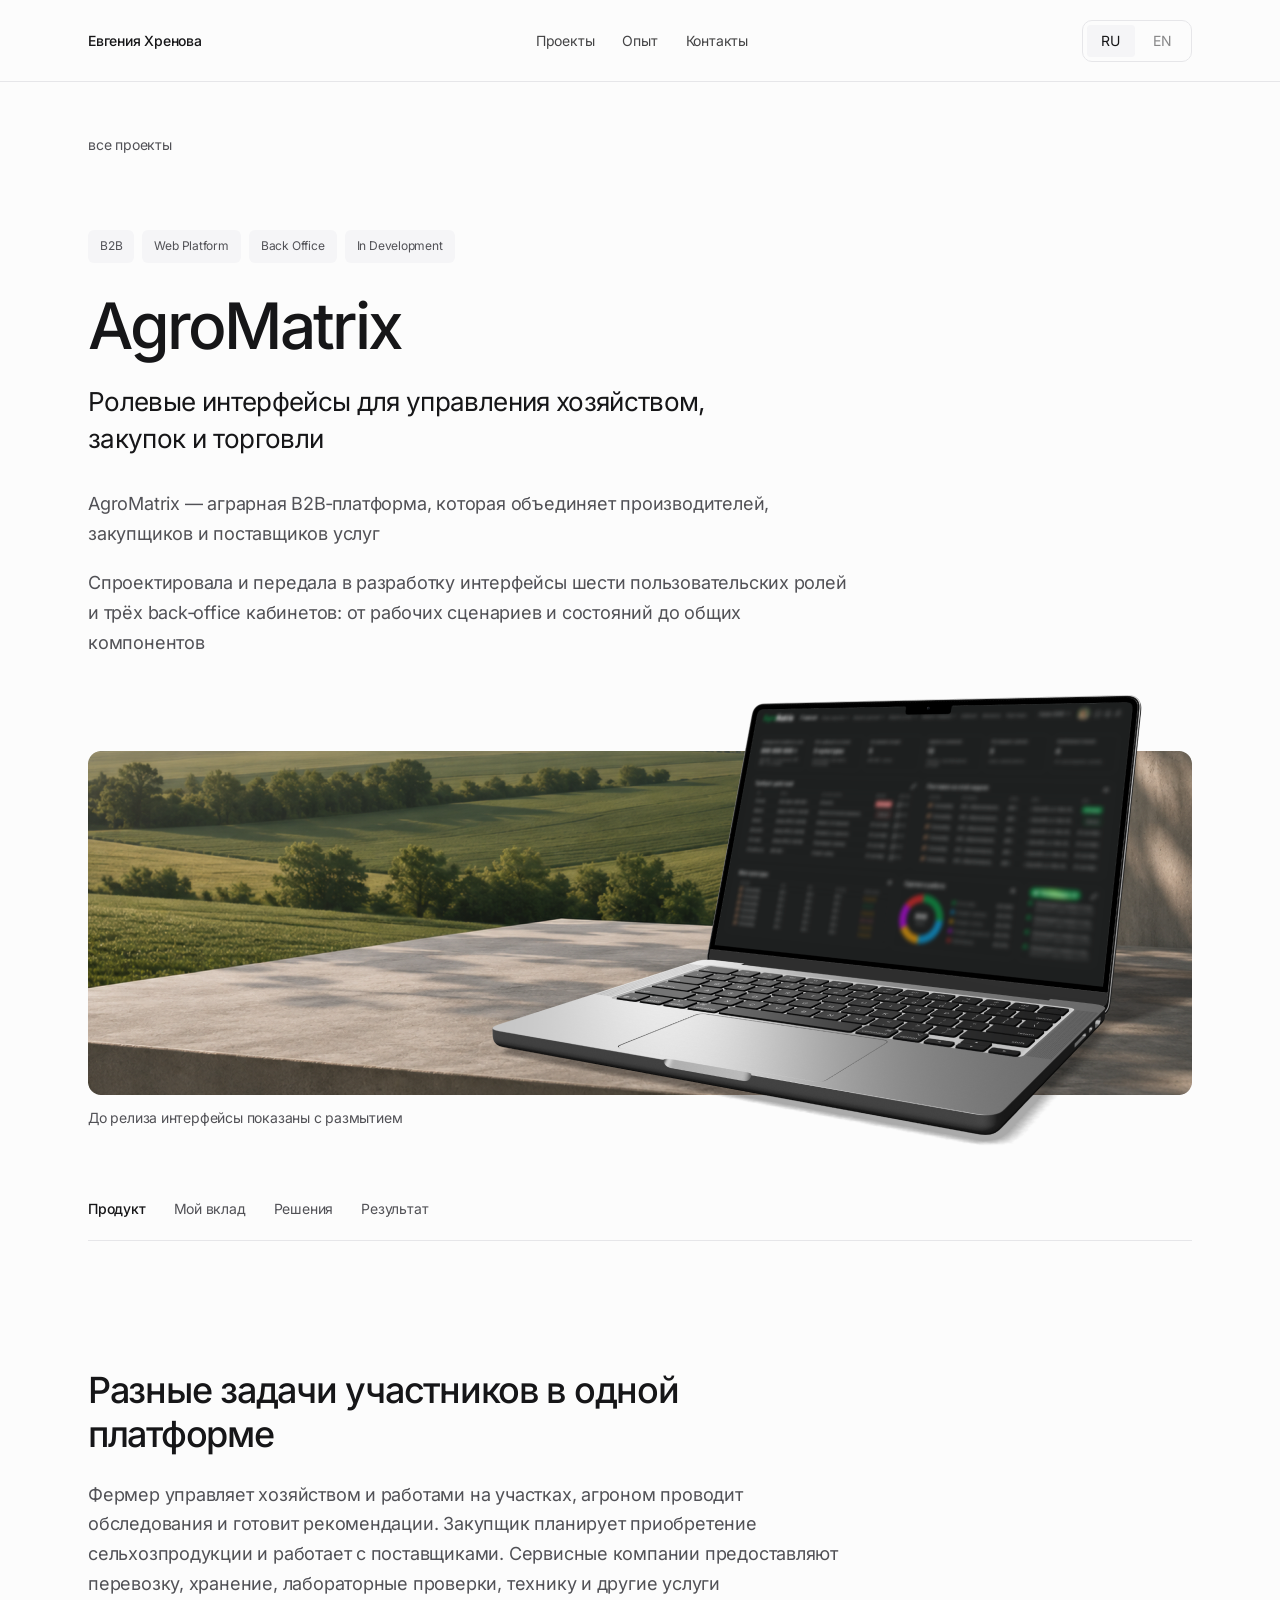
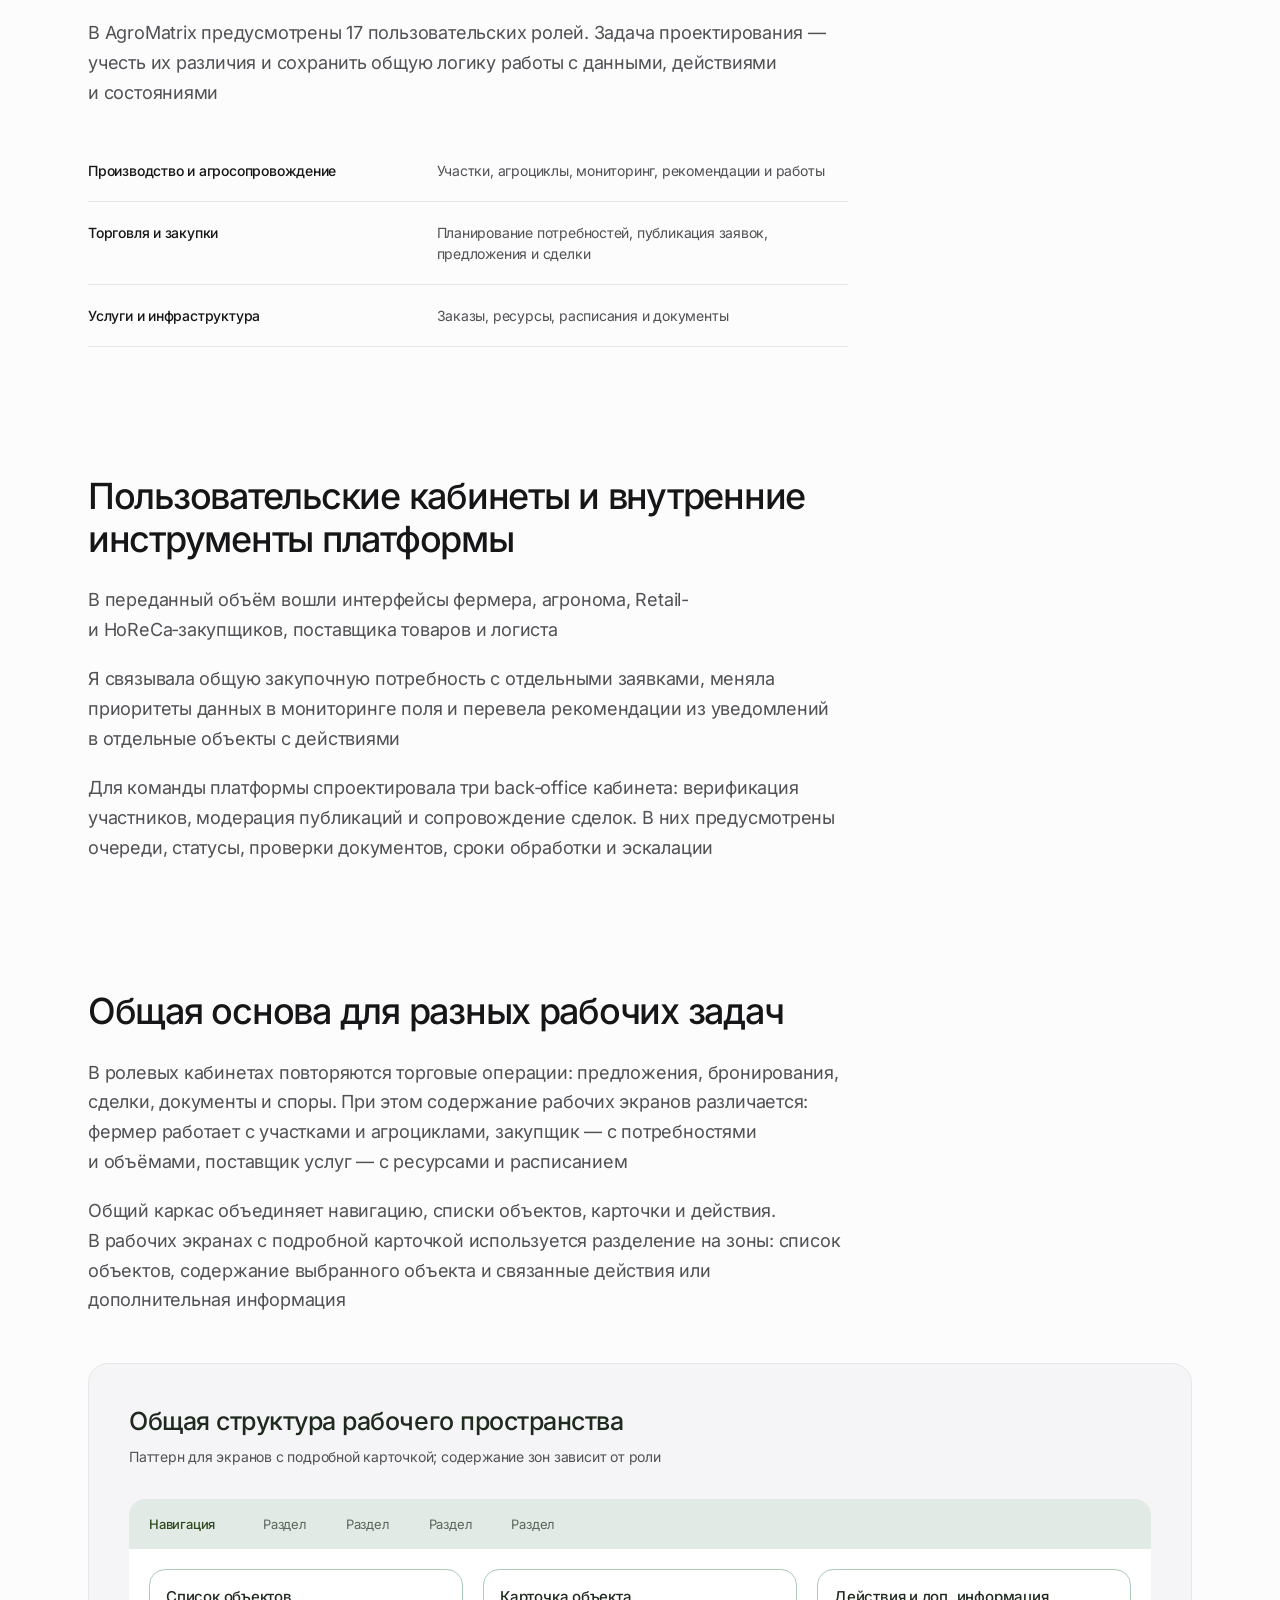
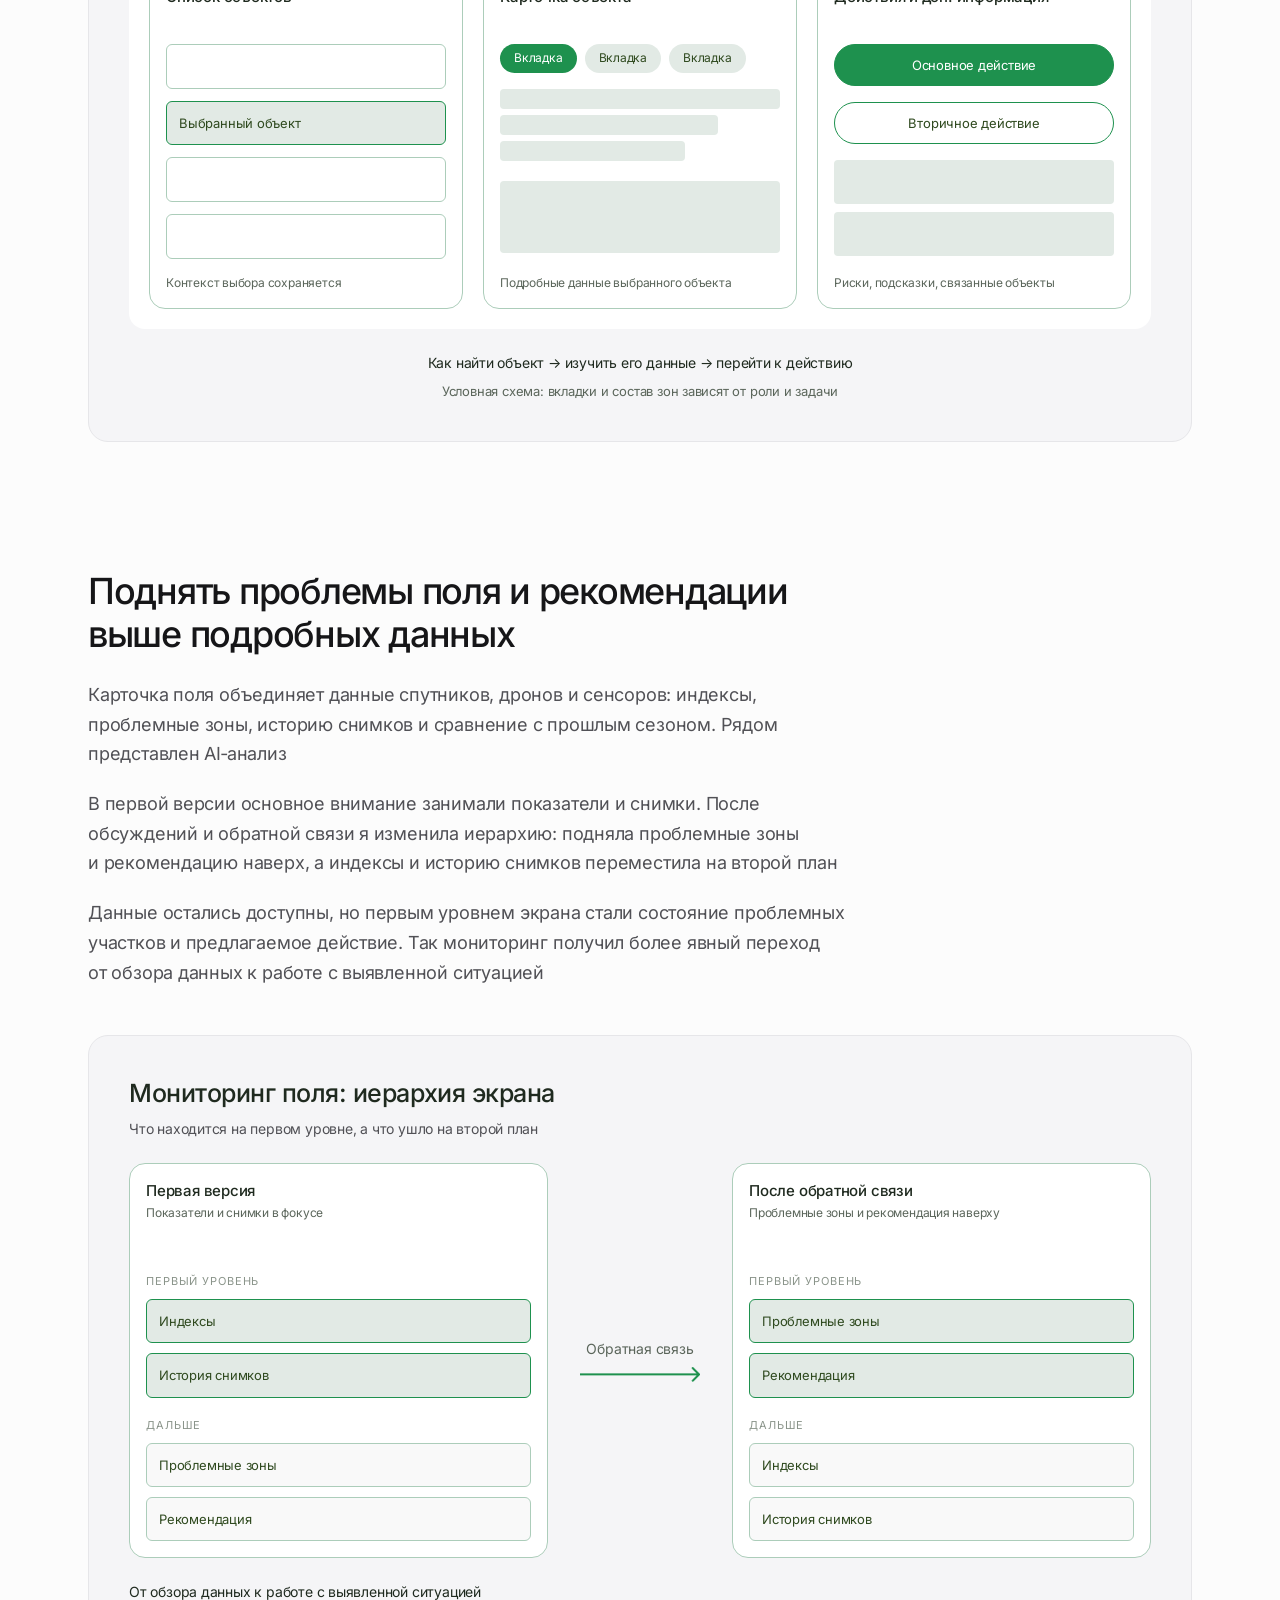
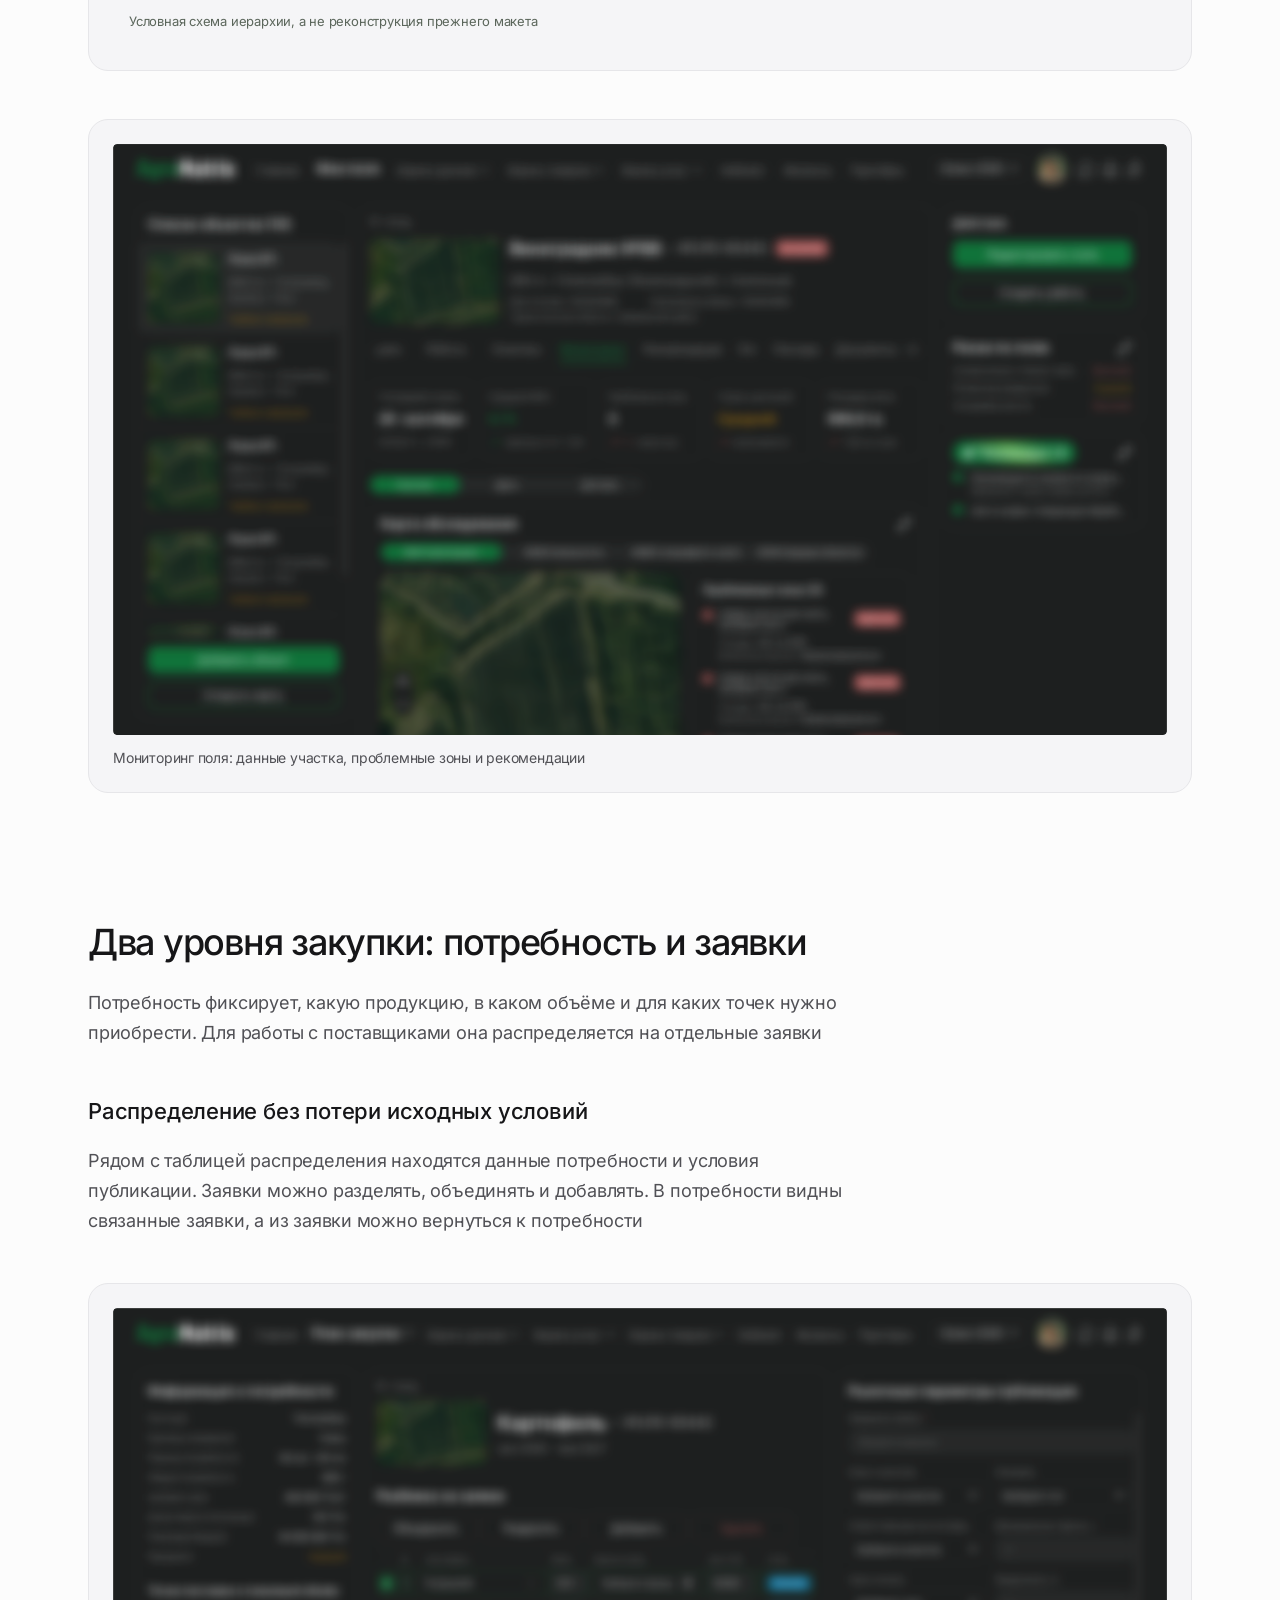
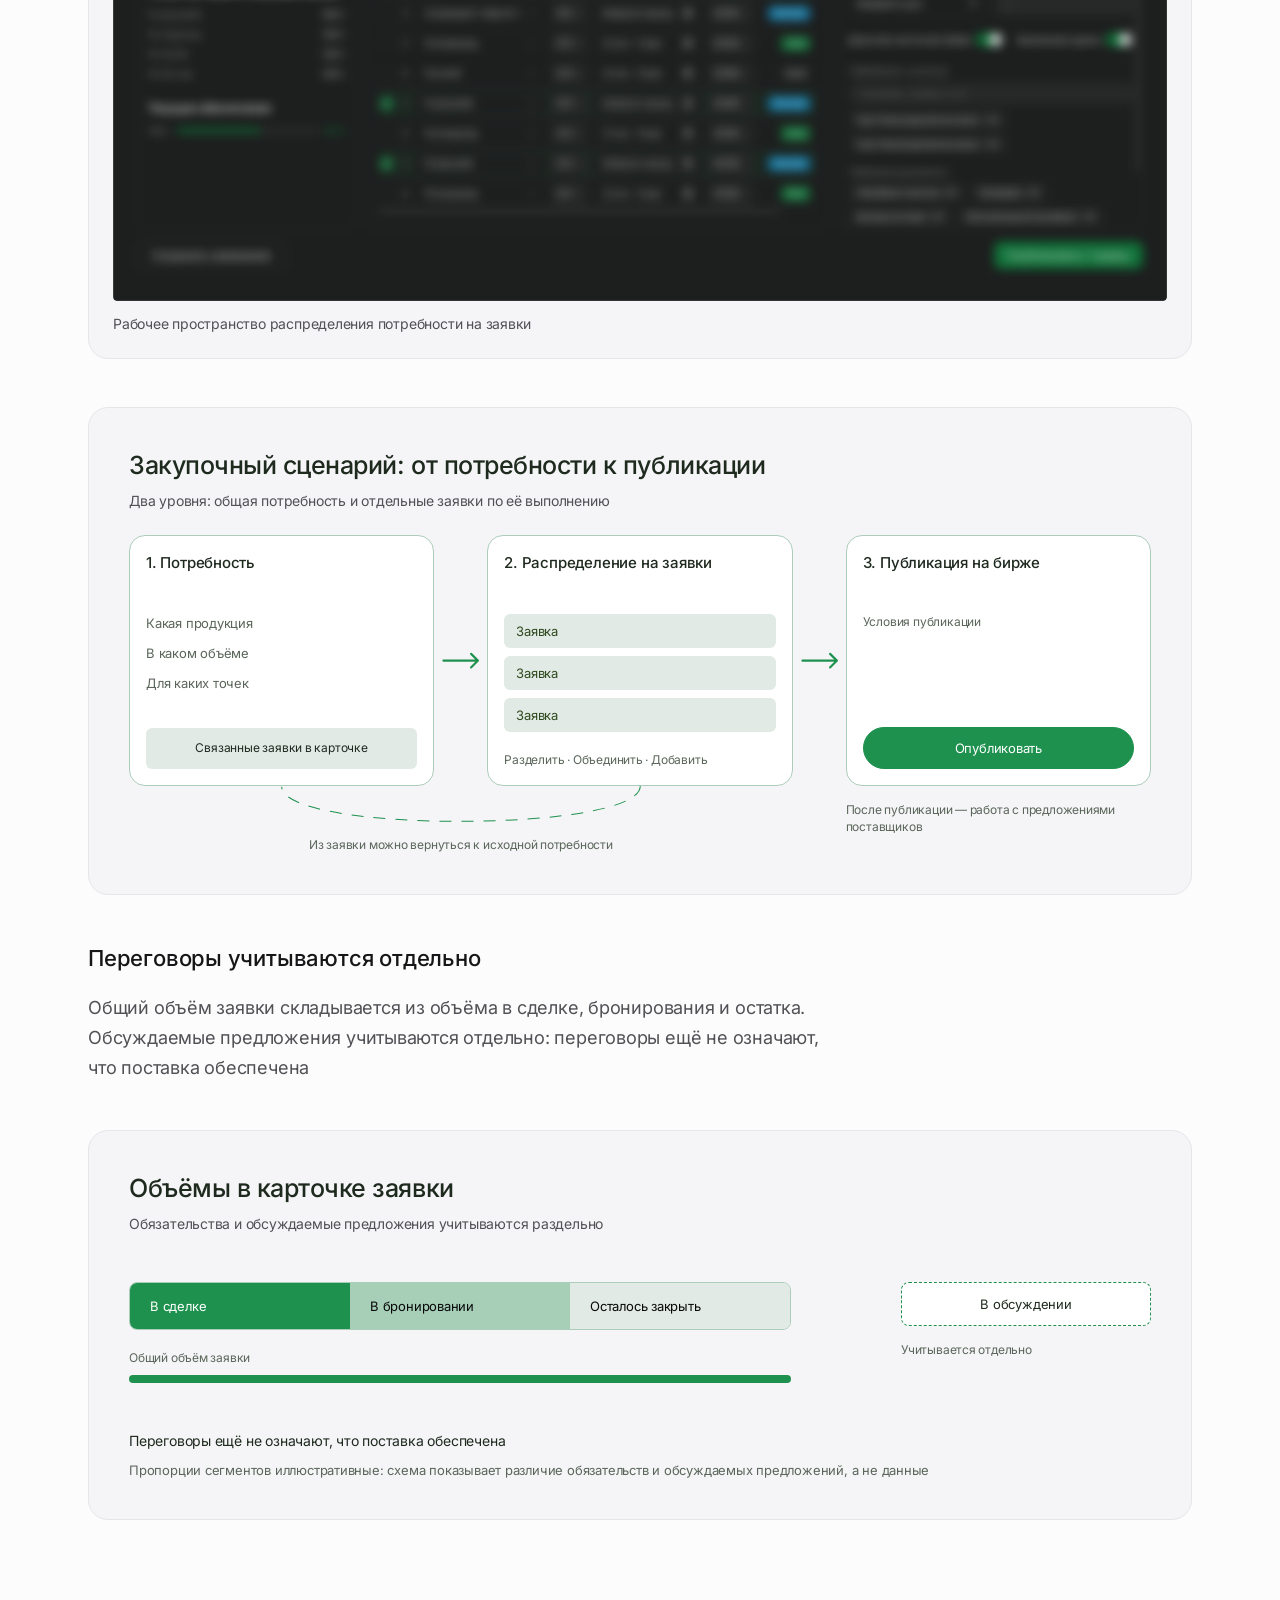
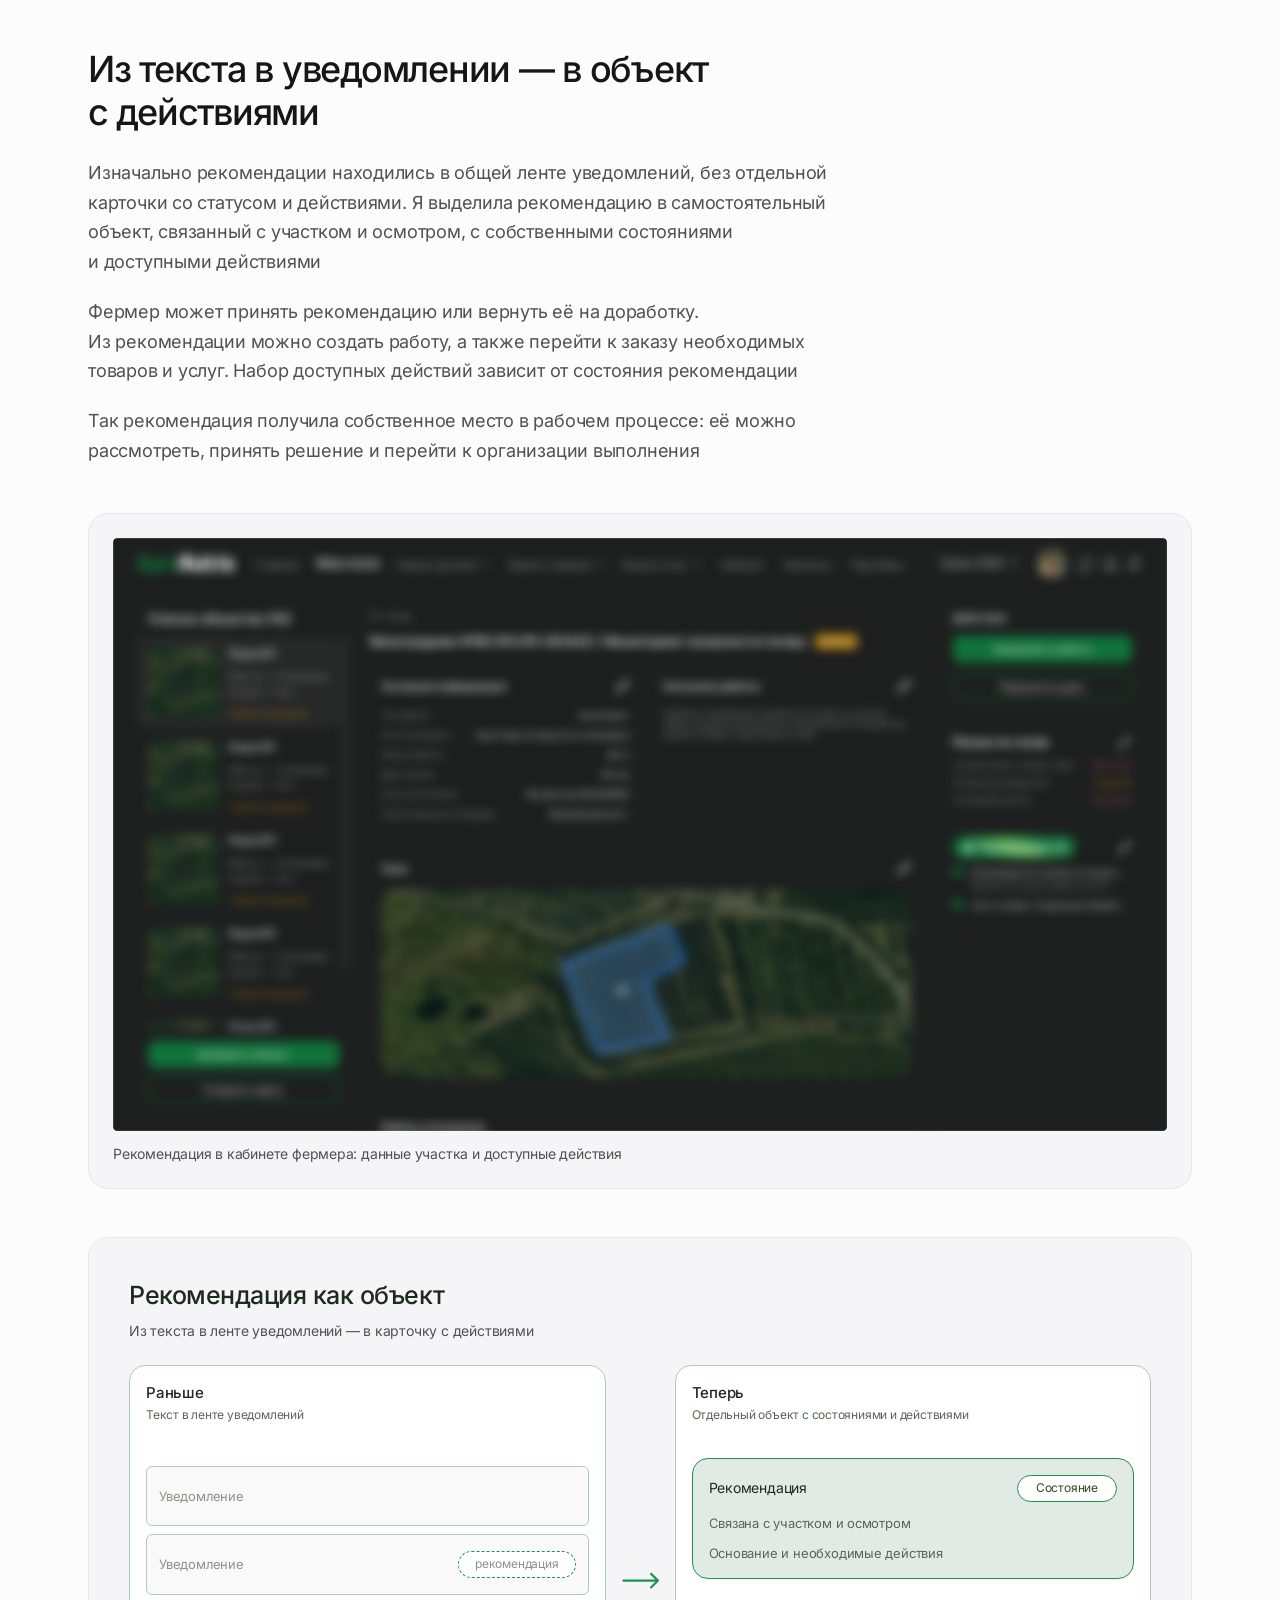
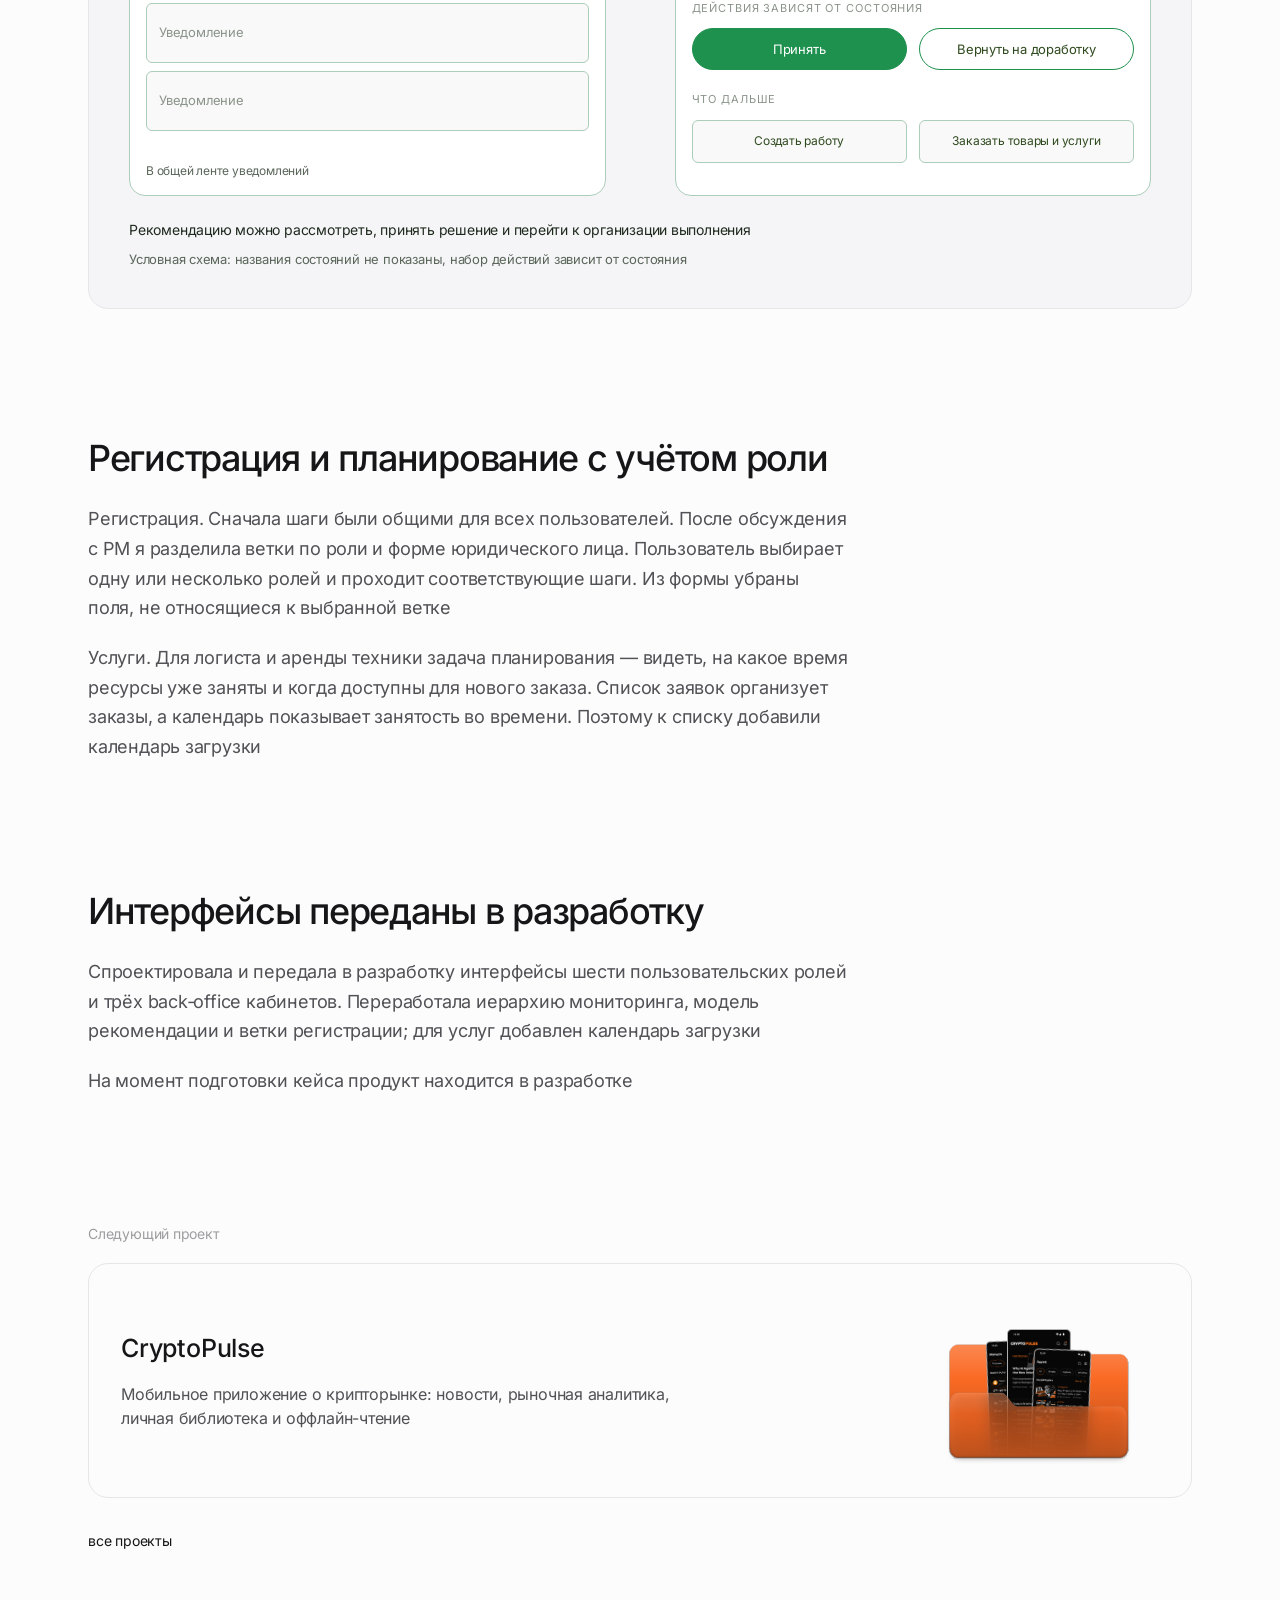
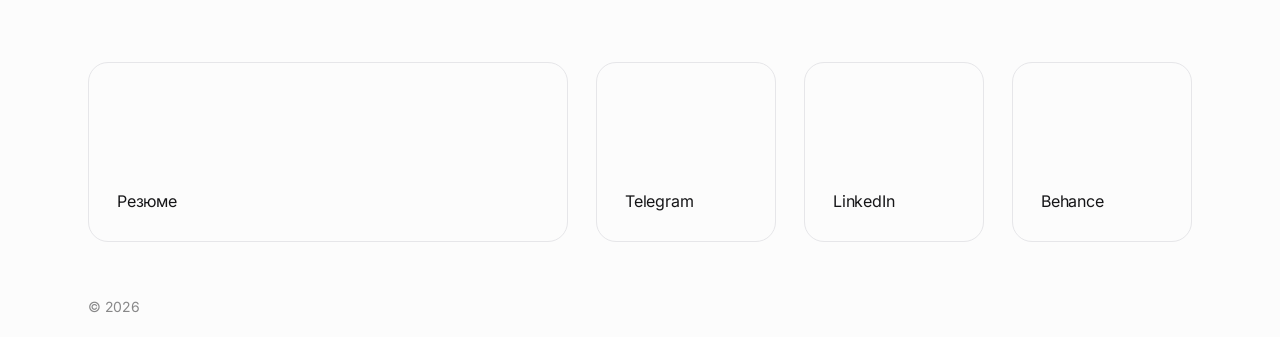
==== agromatrix/index.html @ 71e8c19b "Add portfolio website" ====
<!doctype html>
<html lang="ru" data-project="AgroMatrix"><head><meta charset="utf-8"><meta name="viewport" content="width=device-width,initial-scale=1"><meta name="description" content="AgroMatrix — аграрная B2B‑платформа, которая объединяет производителей, закупщиков и поставщиков услуг"><meta name="theme-color" content="#fcfcfc"><title>AgroMatrix — Евгения Хренова</title><link rel="stylesheet" href="/fonts.css"><link rel="stylesheet" href="/tokens.css"><link rel="stylesheet" href="/home.css"><link rel="stylesheet" href="/case.css"><link rel="stylesheet" href="/agromatrix.css"><link rel="stylesheet" href="/folder-covers.css"><link rel="stylesheet" href="/custom-cursor.css"><link rel="stylesheet" href="/menu-hover.css"></head><body class="case-page agro-case">
<a class="skip" href="#context">К содержанию кейса</a><header class="site-header"><div class="site-header-inner wrap"><a class="name" href="/"><span>Евгения Хренова</span></a><nav aria-label="Основная навигация"><a href="/#projects"><span class="menu-label">Проекты</span></a><a href="/#experience"><span class="menu-label">Опыт</span></a><a href="/#contacts"><span class="menu-label">Контакты</span></a></nav><div class="language-switch" role="group" aria-label="Язык / Language"><button type="button" data-lang="ru" aria-pressed="true">RU</button><button type="button" data-lang="en" aria-pressed="false">EN</button></div></div></header>
<main class="wrap"><div class="case-back"><a href="/#projects">все проекты</a></div><section class="case-intro"><div class="tags"><span data-copy="t2">B2B</span><span data-copy="t3">Web Platform</span><span data-copy="t45">Back Office</span><span data-copy="t4">In Development</span></div><h1>AgroMatrix</h1><p class="case-subtitle">Ролевые интерфейсы для управления хозяйством, закупок и торговли</p><p class="case-lead" data-figma-text="471:43257">AgroMatrix — аграрная B2B‑платформа, которая объединяет производителей, закупщиков и поставщиков услуг</p><p class="case-lead" data-figma-text="471:43258">Спроектировала и передала в разработку интерфейсы шести пользовательских ролей и трёх back‑office кабинетов: от рабочих сценариев и состояний до общих компонентов</p></section><figure class="agro-hero"><div class="agro-hero-art"><img src="/assets/agromatrix/hero-field-v10.png" width="1104" height="344" alt="" class="agro-hero-field" fetchpriority="high" decoding="async"><img src="/assets/agromatrix/hero-laptop-v10.png" width="706" height="467" alt="Рабочий интерфейс AgroMatrix на ноутбуке, показанный с размытием" class="agro-hero-laptop" fetchpriority="high" decoding="async"></div><figcaption>До релиза интерфейсы показаны с размытием</figcaption></figure><nav class="case-nav" aria-label="Навигация по кейсу"><a href="#context"><span class="menu-label">Продукт</span></a><a href="#contribution"><span class="menu-label">Мой вклад</span></a><a href="#solutions"><span class="menu-label">Решения</span></a><a href="#result"><span class="menu-label">Результат</span></a></nav><section id="context" class="chapter"><div class="chapter-copy"><h2 data-figma-text="471:43271">Разные задачи участников в одной платформе</h2><p data-figma-text="471:43272">Фермер управляет хозяйством и работами на участках, агроном проводит обследования и готовит рекомендации. Закупщик планирует приобретение сельхозпродукции и работает с поставщиками. Сервисные компании предоставляют перевозку, хранение, лабораторные проверки, технику и другие услуги</p><p data-figma-text="471:43273">В AgroMatrix предусмотрены 17 пользовательских ролей. Задача проектирования — учесть их различия и сохранить общую логику работы с данными, действиями и состояниями</p></div><dl class="agro-product-map"><div><dt>Производство и агросопровождение</dt><dd>Участки, агроциклы, мониторинг, рекомендации и работы</dd></div><div><dt>Торговля и закупки</dt><dd>Планирование потребностей, публикация заявок, предложения и сделки</dd></div><div><dt>Услуги и инфраструктура</dt><dd>Заказы, ресурсы, расписания и документы</dd></div></dl></section><section id="contribution" class="chapter"><div class="chapter-copy"><h2 data-figma-text="471:43286">Пользовательские кабинеты и внутренние инструменты платформы</h2><p data-figma-text="471:43287">В переданный объём вошли интерфейсы фермера, агронома, Retail- и HoReCa‑закупщиков, поставщика товаров и логиста</p><p data-figma-text="471:43288">Я связывала общую закупочную потребность с отдельными заявками, меняла приоритеты данных в мониторинге поля и перевела рекомендации из уведомлений в отдельные объекты с действиями</p><p data-figma-text="471:43289">Для команды платформы спроектировала три back‑office кабинета: верификация участников, модерация публикаций и сопровождение сделок. В них предусмотрены очереди, статусы, проверки документов, сроки обработки и эскалации</p></div></section><section id="solutions" class="chapter"><div class="chapter-copy"><h2 data-figma-text="471:43292">Общая основа для разных рабочих задач</h2><p data-figma-text="471:43293">В ролевых кабинетах повторяются торговые операции: предложения, бронирования, сделки, документы и споры. При этом содержание рабочих экранов различается: фермер работает с участками и агроциклами, закупщик — с потребностями и объёмами, поставщик услуг — с ресурсами и расписанием</p><p data-figma-text="471:43294">Общий каркас объединяет навигацию, списки объектов, карточки и действия. В рабочих экранах с подробной карточкой используется разделение на зоны: список объектов, содержание выбранного объекта и связанные действия или дополнительная информация</p></div><figure class="agro-diagram diagram-structure" aria-labelledby="diagram-structure"><header><h3 id="diagram-structure">Общая структура рабочего пространства</h3><p data-figma-text="471:43299">Паттерн для экранов с подробной карточкой; содержание зон зависит от роли</p></header><div class="workspace-pattern"><div class="workspace-navigation"><span data-figma-text="471:43302">Навигация</span><div><span data-figma-text="471:43304">Раздел</span><span data-figma-text="471:43305">Раздел</span><span data-figma-text="471:43306">Раздел</span><span data-figma-text="471:43307">Раздел</span></div></div><div class="workspace-columns"><div class="diagram-card workspace-list"><h4 data-figma-text="471:43311">Список объектов</h4><div class="workspace-list-items"><div class="diagram-row blank"></div><div class="diagram-row selected">Выбранный объект</div><div class="diagram-row blank"></div><div class="diagram-row blank"></div></div><p class="diagram-small" data-figma-text="471:43318">Контекст выбора сохраняется</p></div><div class="diagram-card workspace-detail"><h4 data-figma-text="471:43321">Карточка объекта</h4><div class="workspace-tabs"><span class="active" data-figma-text="471:43325">Вкладка</span><span data-figma-text="471:43327">Вкладка</span><span data-figma-text="471:43330">Вкладка</span></div><div class="workspace-skeleton" aria-hidden="true"><i></i><i></i><i></i><i></i></div><p class="diagram-small" data-figma-text="471:43337">Подробные данные выбранного объекта</p></div><div class="diagram-card workspace-actions"><h4 data-figma-text="471:43340">Действия и доп. информация</h4><span class="diagram-action" data-figma-text="471:43344">Основное действие</span><span class="diagram-action secondary" data-figma-text="471:43346">Вторичное действие</span><div class="workspace-action-skeleton" aria-hidden="true"><i></i><i></i></div><p class="diagram-small" data-figma-text="471:43350">Риски, подсказки, связанные объекты</p></div></div></div><figcaption class="diagram-caption"><p data-figma-text="471:43352">Как найти объект → изучить его данные → перейти к действию</p><p data-figma-text="471:43353">Условная схема: вкладки и состав зон зависят от роли и задачи</p></figcaption></figure></section><section class="chapter"><div class="chapter-copy"><h2 data-figma-text="471:43356">Поднять проблемы поля и рекомендации выше подробных данных</h2><p data-figma-text="471:43357">Карточка поля объединяет данные спутников, дронов и сенсоров: индексы, проблемные зоны, историю снимков и сравнение с прошлым сезоном. Рядом представлен AI‑анализ</p><p data-figma-text="471:43358">В первой версии основное внимание занимали показатели и снимки. После обсуждений и обратной связи я изменила иерархию: подняла проблемные зоны и рекомендацию наверх, а индексы и историю снимков переместила на второй план</p><p data-figma-text="471:43359">Данные остались доступны, но первым уровнем экрана стали состояние проблемных участков и предлагаемое действие. Так мониторинг получил более явный переход от обзора данных к работе с выявленной ситуацией</p></div><figure class="agro-diagram diagram-monitoring" aria-labelledby="diagram-monitoring"><header><h3 id="diagram-monitoring">Мониторинг поля: иерархия экрана</h3><p data-figma-text="471:43363">Что находится на первом уровне, а что ушло на второй план</p></header><div class="comparison-grid"><div class="diagram-card monitoring-card"><header><h4 data-figma-text="471:43368">Первая версия</h4><p class="diagram-small" data-figma-text="471:43369">Показатели и снимки в фокусе</p></header><p class="diagram-eyebrow" data-figma-text="471:43372">ПЕРВЫЙ УРОВЕНЬ</p><div class="diagram-row selected">Индексы</div><div class="diagram-row selected">История снимков</div><p class="diagram-eyebrow" data-figma-text="471:43379">ДАЛЬШЕ</p><div class="diagram-row ">Проблемные зоны</div><div class="diagram-row ">Рекомендация</div></div><div class="diagram-connector" aria-hidden="false"><p data-figma-text="471:43386">Обратная связь</p><img src="/assets/agromatrix/feedback-arrow-v10.png" width="121" height="15" alt="" loading="lazy" decoding="async"></div><div class="diagram-card monitoring-card"><header><h4 data-figma-text="471:43391">После обратной связи</h4><p class="diagram-small" data-figma-text="471:43392">Проблемные зоны и рекомендация наверху</p></header><p class="diagram-eyebrow" data-figma-text="471:43395">ПЕРВЫЙ УРОВЕНЬ</p><div class="diagram-row selected">Проблемные зоны</div><div class="diagram-row selected">Рекомендация</div><p class="diagram-eyebrow" data-figma-text="471:43402">ДАЛЬШЕ</p><div class="diagram-row ">Индексы</div><div class="diagram-row ">История снимков</div></div></div><figcaption class="diagram-caption"><p data-figma-text="471:43409">От обзора данных к работе с выявленной ситуацией</p><p data-figma-text="471:43410">Условная схема иерархии, а не реконструкция прежнего макета</p></figcaption></figure><figure class="agro-interface"><img src="/assets/agromatrix/monitoring-blurred-v10.png" width="1056" height="592" alt="Мониторинг поля: данные участка, проблемные зоны и рекомендации" loading="lazy" decoding="async"><figcaption data-figma-text="481:30724">Мониторинг поля: данные участка, проблемные зоны и рекомендации</figcaption></figure></section><section class="chapter"><div class="chapter-copy"><h2 data-figma-text="471:43413">Два уровня закупки: потребность и заявки</h2><p data-figma-text="471:43414">Потребность фиксирует, какую продукцию, в каком объёме и для каких точек нужно приобрести. Для работы с поставщиками она распределяется на отдельные заявки</p></div><div class="agro-subsection chapter-copy"><h3 data-figma-text="471:43415">Распределение без потери исходных условий</h3><p data-figma-text="471:43416">Рядом с таблицей распределения находятся данные потребности и условия публикации. Заявки можно разделять, объединять и добавлять. В потребности видны связанные заявки, а из заявки можно вернуться к потребности</p></div><figure class="agro-interface"><img src="/assets/agromatrix/distribution-blurred-v10.png" width="1056" height="594" alt="Рабочее пространство распределения потребности на заявки" loading="lazy" decoding="async"><figcaption data-figma-text="477:45637">Рабочее пространство распределения потребности на заявки</figcaption></figure><figure class="agro-diagram diagram-route" aria-labelledby="diagram-route"><header><h3 id="diagram-route">Закупочный сценарий: от потребности к публикации</h3><p data-figma-text="471:43425">Два уровня: общая потребность и отдельные заявки по её выполнению</p></header><div class="route-grid"><div class="diagram-card route-card"><h4><span aria-hidden="true">1. </span><span data-figma-text="471:43429">Потребность</span></h4><div class="route-questions"><p data-figma-text="471:43432">Какая продукция</p><p data-figma-text="471:43433">В каком объёме</p><p data-figma-text="471:43434">Для каких точек</p></div><p class="related-request" data-figma-text="471:43436">Связанные заявки в карточке</p></div><div class="diagram-connector" aria-hidden="true"><img src="/assets/agromatrix/next-arrow-v10.png" width="37" height="24" alt="" loading="lazy" decoding="async"></div><div class="diagram-card route-card"><h4><span aria-hidden="true">2. </span><span data-figma-text="471:43442">Распределение на заявки</span></h4><div class="route-requests"><div class="diagram-row ">Заявка</div><div class="diagram-row ">Заявка</div><div class="diagram-row ">Заявка</div></div><p class="diagram-small" data-figma-text="471:43452">Разделить · Объединить · Добавить</p></div><div class="route-return"><img src="/assets/agromatrix/return-arrow-linked.svg" width="1000" height="64" alt="" loading="lazy" decoding="async"><p class="diagram-small" data-figma-text="471:43469">Из заявки можно вернуться к исходной потребности</p></div><div class="diagram-connector" aria-hidden="true"><img src="/assets/agromatrix/next-arrow-v10.png" width="37" height="24" alt="" loading="lazy" decoding="async"></div><div class="route-final"><div class="diagram-card route-card"><h4><span aria-hidden="true">3. </span><span data-figma-text="471:43459">Публикация на бирже</span></h4><p class="diagram-small" data-figma-text="471:43461">Условия публикации</p><span class="diagram-action" data-figma-text="471:43463">Опубликовать</span></div><p class="diagram-small" data-figma-text="471:43464">После публикации — работа с предложениями поставщиков</p></div></div></figure><div class="agro-subsection chapter-copy"><h3 data-figma-text="471:43471">Переговоры учитываются отдельно</h3><p data-figma-text="471:43472">Общий объём заявки складывается из объёма в сделке, бронирования и остатка. Обсуждаемые предложения учитываются отдельно: переговоры ещё не означают, что поставка обеспечена</p></div><figure class="agro-diagram diagram-volumes" aria-labelledby="diagram-volumes"><header><h3 id="diagram-volumes">Объёмы в карточке заявки</h3><p data-figma-text="471:43476">Обязательства и обсуждаемые предложения учитываются раздельно</p></header><div class="volume-groups"><div class="volume-total"><div class="volume-segments"><span data-figma-text="471:43481">В сделке</span><span data-figma-text="471:43483">В бронировании</span><span data-figma-text="471:43485">Осталось закрыть</span></div><p class="diagram-small" data-figma-text="471:43487">Общий объём заявки</p><div class="volume-total-bar" aria-hidden="true"></div></div><div class="volume-discussion"><span data-figma-text="471:43491">В обсуждении</span><p class="diagram-small" data-figma-text="471:43492">Учитывается отдельно</p></div></div><figcaption class="diagram-caption"><p data-figma-text="471:43494">Переговоры ещё не означают, что поставка обеспечена</p><p data-figma-text="471:43495">Пропорции сегментов иллюстративные: схема показывает различие обязательств и обсуждаемых предложений, а не данные</p></figcaption></figure></section><section class="chapter"><div class="chapter-copy"><h2 data-figma-text="471:43498">Из текста в уведомлении — в объект с действиями</h2><p data-figma-text="471:43499">Изначально рекомендации находились в общей ленте уведомлений, без отдельной карточки со статусом и действиями. Я выделила рекомендацию в самостоятельный объект, связанный с участком и осмотром, с собственными состояниями и доступными действиями</p><p data-figma-text="471:43500">Фермер может принять рекомендацию или вернуть её на доработку. Из рекомендации можно создать работу, а также перейти к заказу необходимых товаров и услуг. Набор доступных действий зависит от состояния рекомендации</p><p data-figma-text="471:43501">Так рекомендация получила собственное место в рабочем процессе: её можно рассмотреть, принять решение и перейти к организации выполнения</p></div><figure class="agro-interface"><img src="/assets/agromatrix/recommendation-blurred-v10.png" width="1056" height="594" alt="Рекомендация в кабинете фермера: данные участка и доступные действия" loading="lazy" decoding="async"><figcaption data-figma-text="477:46117">Рекомендация в кабинете фермера: данные участка и доступные действия</figcaption></figure><figure class="agro-diagram diagram-recommendation" aria-labelledby="diagram-recommendation"><header><h3 id="diagram-recommendation">Рекомендация как объект</h3><p data-figma-text="471:43510">Из текста в ленте уведомлений — в карточку с действиями</p></header><div class="recommendation-grid"><div class="diagram-card notification-card"><header><h4 data-figma-text="471:43515">Раньше</h4><p class="diagram-small" data-figma-text="471:43516">Текст в ленте уведомлений</p></header><div class="notification-list"><div class="notification-row"><span data-figma-text="471:43519">Уведомление</span></div><div class="notification-row"><span data-figma-text="471:43521">Уведомление</span><span class="notification-tag" data-figma-text="471:43523">рекомендация</span></div><div class="notification-row"><span data-figma-text="471:43525">Уведомление</span></div><div class="notification-row"><span data-figma-text="471:43527">Уведомление</span></div></div><p class="diagram-small" data-figma-text="471:43528">В общей ленте уведомлений</p></div><div class="diagram-connector" aria-hidden="true"><img src="/assets/agromatrix/next-arrow-v10.png" width="37" height="24" alt="" loading="lazy" decoding="async"></div><div class="diagram-card recommendation-card"><header><h4 data-figma-text="471:43535">Теперь</h4><p class="diagram-small" data-figma-text="471:43536">Отдельный объект с состояниями и действиями</p></header><div class="recommendation-object"><div><span data-figma-text="471:43540">Рекомендация</span><span class="object-state" data-figma-text="471:43542">Состояние</span></div><p data-figma-text="471:43543">Связана с участком и осмотром</p><p data-figma-text="471:43544">Основание и необходимые действия</p></div><p class="diagram-eyebrow" data-figma-text="471:43546">ДЕЙСТВИЯ ЗАВИСЯТ ОТ СОСТОЯНИЯ</p><div class="recommendation-actions"><span class="diagram-action" data-figma-text="471:43549">Принять</span><span class="diagram-action secondary" data-figma-text="471:43551">Вернуть на доработку</span></div><p class="diagram-eyebrow" data-figma-text="471:43553">ЧТО ДАЛЬШЕ</p><div class="recommendation-actions"><span class="diagram-row" data-figma-text="471:43556">Создать работу</span><span class="diagram-row" data-figma-text="471:43558">Заказать товары и услуги</span></div></div></div><figcaption class="diagram-caption"><p data-figma-text="471:43560">Рекомендацию можно рассмотреть, принять решение и перейти к организации выполнения</p><p data-figma-text="471:43561">Условная схема: названия состояний не показаны, набор действий зависит от состояния</p></figcaption></figure></section><section class="chapter"><div class="chapter-copy"><h2 data-figma-text="471:43564">Регистрация и планирование с учётом роли</h2><p data-figma-text="471:43565">Регистрация. Сначала шаги были общими для всех пользователей. После обсуждения с PM я разделила ветки по роли и форме юридического лица. Пользователь выбирает одну или несколько ролей и проходит соответствующие шаги. Из формы убраны поля, не относящиеся к выбранной ветке</p><p data-figma-text="471:43566">Услуги. Для логиста и аренды техники задача планирования — видеть, на какое время ресурсы уже заняты и когда доступны для нового заказа. Список заявок организует заказы, а календарь показывает занятость во времени. Поэтому к списку добавили календарь загрузки</p></div></section><section id="result" class="chapter"><div class="chapter-copy"><h2 data-figma-text="471:43569">Интерфейсы переданы в разработку</h2><p data-figma-text="471:43570">Спроектировала и передала в разработку интерфейсы шести пользовательских ролей и трёх back‑office кабинетов. Переработала иерархию мониторинга, модель рекомендации и ветки регистрации; для услуг добавлен календарь загрузки</p><p data-figma-text="471:43571">На момент подготовки кейса продукт находится в разработке</p></div></section><section class="next-project" aria-label="Следующий проект"><p class="chapter-kicker">Следующий проект</p><a class="next-project-card project-folder" href="/cryptopulse/" aria-label="Открыть кейс CryptoPulse"><div class="next-project-copy"><h2>CryptoPulse</h2><p data-copy="t5">Мобильное приложение о крипторынке: новости, рыночная аналитика, личная библиотека и оффлайн-чтение</p></div><div class="cover folder-cover" aria-hidden="true"><div class="folder-stage" style="left:11.3382900%;top:7.9182158%;width:77.3646415%;height:91.8513034%"><img class="folder-layer folder-back" data-figma-layer="271:11574" src="/assets/folders/cryptopulse-back.svg" width="417" height="270" style="left:-0.0000147%;top:22.4752492%;width:99.9999927%;height:77.5247508%" alt="" loading="lazy" decoding="async"><span class="folder-screen-clip"><img class="folder-layer folder-screen" data-figma-layer="271:11575" src="/assets/folders/cryptopulse-screen-0.png" width="327" height="586" style="left:3.6529727%;top:4.3635226%;width:39.2421742%;height:84.0605637%;--rest-x:30.6473158%;--rest-y:16.4085308%;--rest-angle:6.00000deg" alt="" loading="lazy" decoding="async"><img class="folder-layer folder-screen" data-figma-layer="271:11740" src="/assets/folders/cryptopulse-screen-1.png" width="284" height="620" style="left:32.9631847%;top:-2.8542003%;width:34.0443391%;height:89.0804598%;--rest-x:0.0193589%;--rest-y:17.4193548%;--rest-angle:0.00000deg" alt="" loading="lazy" decoding="async"><img class="folder-layer folder-screen" data-figma-layer="271:11906" src="/assets/folders/cryptopulse-screen-2.png" width="327" height="586" style="left:55.6636145%;top:10.1208391%;width:39.2421742%;height:84.0605462%;--rest-x:-28.9946109%;--rest-y:16.4085342%;--rest-angle:-6.00000deg" alt="" loading="lazy" decoding="async"></span><span class="folder-glass" style="left:0.4966729%;top:53.2673277%;width:99.0066322%;height:44.8514916%;--pocket-mask:url('/assets/folders/cryptopulse-front.svg')"></span><img class="folder-layer folder-front" data-figma-layer="271:11988" src="/assets/folders/cryptopulse-front.svg" width="413" height="157" style="left:0.4966729%;top:53.2673277%;width:99.0066322%;height:44.8514916%" alt="" loading="lazy" decoding="async"></div></div></a><a class="back-projects" href="/#projects">все проекты</a></section>
<footer id="contacts"><div class="contact-tiles"><a class="contact-tile" href="/assets/evgeniya-khrenova-cv.pdf" target="_blank" rel="noopener"><span>Резюме</span></a><a class="contact-tile" href="https://t.me/jodi_n" target="_blank" rel="noopener noreferrer">Telegram</a><a class="contact-tile" href="https://www.linkedin.com/in/evgeniya-khrenova-600375227/" target="_blank" rel="noopener noreferrer">LinkedIn</a><a class="contact-tile" href="https://www.behance.net/jodi_khr" target="_blank" rel="noopener noreferrer">Behance</a></div><p class="copyright">© 2026</p></footer>
</main><script src="/case-translations.js"></script><script src="/agromatrix-translations.js"></script><script src="/translations.js"></script><script src="/case.js"></script><script src="/folder-covers.js"></script><script src="/scroll-reveal.js"></script><script src="/custom-cursor.js"></script><script src="/menu-hover.js"></script></body></html>
---- fonts.css ----
@font-face {
  font-family: 'Golos Text';
  font-style: normal;
  font-weight: 400;
  font-display: swap;
  src: url(assets/fonts/golos-0.ttf) format('truetype');
}
@font-face {
  font-family: 'Golos Text';
  font-style: normal;
  font-weight: 500;
  font-display: swap;
  src: url(assets/fonts/golos-1.ttf) format('truetype');
}
@font-face {
  font-family: 'Golos Text';
  font-style: normal;
  font-weight: 600;
  font-display: swap;
  src: url(assets/fonts/golos-2.ttf) format('truetype');
}

@font-face{font-family:'Inter';font-style:normal;font-weight:400;font-display:swap;src:url('assets/fonts/inter-0.ttf') format('truetype')}
@font-face{font-family:'Inter';font-style:normal;font-weight:500;font-display:swap;src:url('assets/fonts/inter-1.ttf') format('truetype')}
@font-face{font-family:'Vasek';font-style:italic;font-weight:400;font-display:swap;src:url('assets/fonts/vasek-italic.ttf') format('truetype')}
---- tokens.css ----
/* Portfolio foundations. All pages use these roles; product artwork keeps its own UI. */
:root {
  --paper:#fcfcfc;
  --ink:#161618;
  --body:#515156;
  --muted:#737379;
  --line:#e6e6e9;
  --surface:#f5f5f7;
  --accent:#2b68aa;
  --overlay:#080909aa;
  --shadow:#0809090b;
  --font-ui:Inter,Arial,sans-serif;
  --font-hand:Vasek,cursive;
  --space-1:8px;
  --space-2:16px;
  --space-3:24px;
  --space-4:32px;
  --space-5:48px;
  --space-6:64px;
  --section-gap:clamp(96px,10vw,144px);
  --chapter-gap:128px;
  --media-gap:48px;
  --content-width:1104px;
  --reading-width:760px;
  --radius-card:20px;
  --radius-control:10px;
  --title-size:clamp(44px,5vw,64px);
  --heading-size:36px;
  --subheading-size:22px;
  --text-main:26px;
  --text-body:18px;
  --text-small:14px;
  --leading-body:1.65;
  --motion-duration:560ms;
  --motion-ease:cubic-bezier(.22,.61,.36,1);
}
@media(max-width:760px) {
  :root {--reading-width:100%;--chapter-gap:96px;--heading-size:30px;--media-gap:40px}
}
@media(max-width:620px) {
  :root {
    --section-gap:88px;
    --chapter-gap:80px;
    --media-gap:32px;
    --radius-card:16px;
    --title-size:42px;
    --heading-size:28px;
    --subheading-size:20px;
    --text-main:22px;
    --text-body:16px;
  }
}
---- home.css ----
*{box-sizing:border-box}html{scroll-behavior:smooth;scroll-padding-top:104px}body{margin:0;background:var(--paper);color:var(--ink);font:14px/1.5 var(--font-ui);-webkit-font-smoothing:antialiased;letter-spacing:-.015em}a{color:inherit;text-decoration:none}button,summary{font:inherit;color:inherit}button,a,summary{-webkit-tap-highlight-color:transparent}button{cursor:pointer}a:focus-visible,button:focus-visible,summary:focus-visible{outline:2px solid var(--accent);outline-offset:5px}button:disabled{cursor:default}img{display:block}h1,h2,h3,p{margin:0;font-weight:400}a,button,summary{touch-action:manipulation}.wrap{width:min(100% - 64px,var(--content-width));margin-inline:auto}.skip{position:fixed;left:16px;top:-70px;z-index:100;background:var(--ink);color:#fff;padding:12px}.skip:focus{top:12px}.site-header{position:sticky;top:0;z-index:30;background:var(--paper);border-bottom:1px solid var(--line)}@supports(backdrop-filter:blur(20px)){.site-header{background:rgba(252,252,252,.88);backdrop-filter:blur(20px);-webkit-backdrop-filter:blur(20px)}}.site-header-inner{height:81px;display:flex;align-items:center;justify-content:space-between;gap:24px}.name{font-weight:500;white-space:nowrap}.site-header nav{display:flex;gap:28px}.site-header nav a{display:flex;align-items:center;min-height:44px;opacity:.8}.language-switch{display:flex;gap:4px;border:1px solid var(--line);border-radius:var(--radius-control);padding:4px}.language-switch button{border:0;background:none;border-radius:4px;min-width:48px;height:32px;padding:0 12px}.language-switch button[aria-pressed=true]{background:var(--surface)}.language-switch button[aria-pressed=false]{opacity:.5}.home-main{display:flex;flex-direction:column;gap:var(--section-gap)}.intro{padding-top:112px;display:flex;flex-direction:column;gap:32px}.intro-top{display:flex;align-items:flex-start;justify-content:space-between;gap:28px}.intro-avatar{width:80px;height:80px;object-fit:cover;border-radius:50%}.hand{font-family:var(--font-hand);font-weight:400;font-style:italic;letter-spacing:0;color:var(--accent);font-size:33.337px;line-height:1.05}.hand.soft{opacity:.5}.intro-title{font-size:54px;letter-spacing:3px;white-space:nowrap}.intro h1{font-size:24px;line-height:1.5;letter-spacing:-.025em}.intro h1 strong{display:block;max-width:1000px;font-size:clamp(34px,3.5vw,46px);font-weight:500;line-height:1.15;letter-spacing:-.04em;text-wrap:balance}.intro h1>span{display:block;max-width:780px;margin-top:24px;color:var(--body);text-wrap:pretty}.intro-links{display:flex;align-items:flex-start;gap:12px;margin-top:32px}.action{min-height:46px;padding:11px 28px;display:inline-flex;align-items:center;justify-content:center;border:1px solid var(--ink);border-radius:var(--radius-control);background:transparent;font-size:16px;line-height:1.4;cursor:pointer;transition:background .16s,color .16s}.action:hover{background:#f0f0f0}.action.primary{background:var(--ink);color:var(--paper)}.action.primary:hover{background:#252727}.contact-menu{position:relative}.contact-menu summary{list-style:none}.contact-menu summary::-webkit-details-marker{display:none}.contact-options{position:absolute;z-index:40;left:0;top:calc(100% + 8px);width:190px;border:1px solid var(--line);border-radius:8px;background:var(--paper);padding:6px;box-shadow:0 8px 24px var(--shadow)}.contact-options a{display:flex;align-items:center;min-height:44px;padding:10px 14px;border-radius:4px;font-size:14px}.contact-options a:hover{background:var(--surface)}.projects{display:grid;grid-template-columns:repeat(2,minmax(0,1fr));gap:64px 32px}.project{min-width:0;display:flex;flex-direction:column}.cover{position:relative;display:block;width:100%;aspect-ratio:538/378.873;overflow:hidden;border:0;border-radius:8px;padding:0;background:var(--line);cursor:zoom-in}.cover.agro{cursor:pointer;background:#e9eee8}.cover.crypto{background:#eeedf3}.cover.loca{background:#edf0e8}.cover.flowey{background:#f3eeec}.desktop-preview{position:absolute;inset:30px 29px 0;overflow:hidden;border-radius:5px 5px 0 0}.desktop-preview img{width:100%;height:auto}.desktop-preview.has-bar{padding-top:30px}.agro-preview-title{position:absolute;inset:0 0 auto;height:30px;display:flex;align-items:center;gap:5px;padding:0 14px;background:#f7f9f6}.agro-preview-title span{width:4px;height:4px;border-radius:50%;background:#c1c9bf}.agro-preview-title:after{content:"AgroMatrix";margin-left:8px;font-size:9px;color:#6a7466;letter-spacing:0}.preview-device{position:absolute;top:26px;left:50%;transform:translateX(-50%);width:39%;height:calc(100% - 26px);overflow:hidden;border-radius:17px 17px 0 0}.preview-device img{width:100%;height:auto}.loca .preview-device{top:21px;width:34%;height:calc(100% - 21px)}.flowey .desktop-preview{left:28px;right:28px}.project-details{padding:24px 8px 0;display:flex;flex-direction:column;gap:20px;flex:1}.project-copy{display:flex;flex-direction:column;gap:12px}.project h2{font-size:24px;font-weight:500;line-height:1.25;letter-spacing:-.03em}.project p{font-size:16px;line-height:1.6;color:var(--body)}.tags{display:flex;gap:8px;flex-wrap:wrap}.tags span{display:flex;align-items:center;justify-content:center;min-height:33px;min-width:0;padding:6px 12px;border-radius:6px;background:var(--surface);font-size:12px;line-height:1.4;color:var(--body)}.section-heading{display:flex;align-items:flex-start;justify-content:space-between;gap:28px;margin-bottom:20px}.section-heading h2{font-size:var(--heading-size);font-weight:500;line-height:1.2;letter-spacing:-.035em}.experience-note{width:514px;max-width:55%}.experience-note span{display:block}.experience-note span+span{text-align:right}.job{display:grid;grid-template-columns:163px 348px minmax(0,1fr);gap:28px;padding:28px 0}.job+.job{border-top:1px solid var(--line)}.job-date,.job p{font-size:14px;line-height:1.4}.job h3{font-size:20px;font-weight:500;line-height:24.7px}.job-company{opacity:.6;margin-top:4px}.approach{max-width:900px;font-size:var(--heading-size);line-height:1.3;letter-spacing:-.03em}.approach p>span{color:var(--body)}.approach strong{display:block;font-weight:500}.personal-label{font-size:14px;opacity:.5;margin-bottom:20px}.personal-journal{display:grid;grid-template-columns:445fr 631fr;gap:28px}.personal-left,.personal-right{display:flex;flex-direction:column;gap:20px;min-width:0}.personal-left .hand{max-width:401px}.personal-photos{display:grid;grid-template-columns:1fr 1fr;gap:28px}.personal-left .personal-photos{height:198px}.personal-right .personal-photos{flex:1;min-height:200px}.personal-photo{background:var(--line);border-radius:4px}.personal-right>.hand{text-align:right;white-space:nowrap}.contact-tiles{display:grid;grid-template-columns:minmax(0,1fr) repeat(3,180px);gap:28px}.contact-tile{display:flex;align-items:flex-end;min-height:180px;padding:28px;border:1px solid var(--line);border-radius:var(--radius-card);font-size:16px;transition:background .16s,border-color .16s}.contact-tile:hover{background:var(--surface);border-color:#c9c9c9}.copyright{padding:54px 0 20px;opacity:.5;font-size:14px}dialog{border:1px solid var(--line);border-radius:var(--radius-card);max-width:min(1100px,94vw);width:max-content;padding:0;background:var(--paper);color:var(--ink)}dialog::backdrop{background:var(--overlay)}.viewer-bar{position:sticky;top:0;display:flex;align-items:center;justify-content:space-between;gap:24px;padding:16px 20px;background:var(--paper);border-bottom:1px solid var(--line)}.close{background:none;border:0;min-height:44px;padding:8px;font-size:14px}.viewer-content{max-height:78vh;overflow:auto;padding:16px}.viewer-content img{max-width:100%;height:auto;margin:auto}body:has(dialog[open]){overflow:hidden}
@media(max-width:1100px){.job{grid-template-columns:150px 220px minmax(0,1fr)}.contact-tiles{grid-template-columns:2fr repeat(3,1fr);gap:20px}.intro-title{font-size:46px}.personal-right>.hand{white-space:normal}}
@media(max-width:800px){.home-main{gap:var(--section-gap)}.intro{padding-top:90px}.site-header nav{gap:18px}.language-switch button{min-width:38px;padding:0 8px}.job{grid-template-columns:110px 190px minmax(0,1fr);gap:20px}.experience-note{max-width:60%;font-size:29px}.contact-tile{min-height:150px;padding:22px}.personal-journal,.personal-photos{gap:20px}.tags span{min-width:0}.intro h1{font-size:22px}}
@media(max-width:620px){html{scroll-padding-top:85px}.wrap{width:calc(100% - 40px)}.site-header-inner{height:64px;min-height:64px;display:flex;flex-wrap:nowrap;gap:16px;padding:0}.site-header .name{display:inline-flex;align-items:center;min-height:44px;flex-shrink:0}.site-header nav{display:none}.language-switch{flex-shrink:0}.language-switch button{height:28px;min-width:36px}.home-main{gap:var(--section-gap)}.intro{padding-top:56px;gap:28px}.intro-avatar{width:68px;height:68px}.intro-title{font-size:34px;letter-spacing:1px;white-space:normal;max-width:190px;text-align:right}.intro h1{font-size:20px;line-height:1.5;letter-spacing:-.02em}.intro h1 strong{display:block;font-size:32px;line-height:1.18;letter-spacing:-.035em}.intro h1>span{margin-top:20px}.intro-links{margin-top:24px}.action{padding:11px 23px}.projects{grid-template-columns:1fr;gap:48px}.project-details{padding:20px 0 0;gap:16px}.cover{aspect-ratio:1.42}.desktop-preview{inset:22px 20px 0}.flowey .desktop-preview{inset:22px 20px 0}.preview-device{top:20px;height:calc(100% - 20px);border-radius:12px 12px 0 0}.project h2{font-size:22px}.project p{font-size:15px}.tags{gap:6px}.tags span{font-size:11px;padding:6px 9px}.section-heading{display:block;margin-bottom:24px}.section-heading h2{font-size:var(--heading-size)}.experience-note{max-width:none;width:auto;margin:22px 0 0;font-size:30px}.experience-note span+span{text-align:left;margin-top:4px}.job{grid-template-columns:1fr;gap:10px;padding:24px 0}.job-date{opacity:.6}.job h3{font-size:19px}.job p{font-size:14px;line-height:1.6}.approach{font-size:var(--heading-size);line-height:1.35}.personal-journal{grid-template-columns:1fr;gap:28px}.hand{font-size:32px}.personal-photos{gap:16px}.personal-left .personal-photos{height:auto}.personal-photo{aspect-ratio:1.05}.personal-right .personal-photos{min-height:0}.personal-right>.hand{white-space:normal;max-width:300px;align-self:flex-end}.personal-right .personal-photo{aspect-ratio:.95}.contact-tiles{grid-template-columns:1fr 1fr;gap:16px}.contact-tile{min-height:145px;padding:22px}.copyright{padding-top:40px}.viewer-bar{gap:12px;padding:10px 12px}.viewer-bar p{font-size:12px}.viewer-content{padding:8px}}
@media(prefers-reduced-motion:reduce){html{scroll-behavior:auto}*,*:before,*:after{transition:none!important}}

.cover[href]{cursor:pointer}
---- case.css ----
/* Case pages share foundations, header, controls and footer with the homepage. */
html:has(.case-page){scroll-padding-top:174px}
.case-page{--case-copy:min(100%,var(--reading-width))}
.case-page main{padding-bottom:0}
.case-back{padding-top:40px;font-size:14px;color:var(--body)}
.case-back a{display:inline-flex;min-height:44px;align-items:center}
.case-back a:hover,.back-projects:hover{color:var(--accent)}
.case-intro{padding-top:64px}
.case-intro .tags{margin-bottom:28px}
.case-intro .tags span{min-width:0}
.case-intro h1{font-size:var(--title-size);font-weight:500;line-height:1.08;letter-spacing:-.045em;margin-bottom:24px;text-wrap:balance}
.case-subtitle{max-width:var(--case-copy);font-size:var(--text-main);line-height:1.4;font-weight:400;letter-spacing:-.025em;text-wrap:pretty}
.case-lead{max-width:var(--case-copy);font-size:var(--text-body);line-height:var(--leading-body);color:var(--body);margin-top:32px}
.passport{display:grid;grid-template-columns:1fr 1.4fr 1fr;gap:28px;margin:44px 0 64px;padding-top:24px;border-top:1px solid var(--line);max-width:var(--case-copy)}
.passport dt{font-size:14px;color:var(--body);opacity:.65;margin-bottom:12px}
.passport dd{margin:0;font-size:14px;line-height:1.5}
.dot{display:inline-block;width:6px;height:6px;border-radius:50%;background:#398057;margin-right:5px;vertical-align:middle}
figure{margin:0;min-width:0}
.screen-surface,.screen-pair{padding:32px;background:var(--surface);border:1px solid var(--line);border-radius:var(--radius-card)}
.screen-pair{display:grid;gap:24px}
.screen-surface.compact{padding:24px}
.crop-scroll{overflow:auto;max-width:100%;border-radius:4px;scrollbar-width:thin;scrollbar-color:#babfbc transparent}
.crop-scroll:focus-visible{outline:2px solid var(--accent);outline-offset:4px}
.crop{position:relative;overflow:hidden;background:#1f2220;isolation:isolate}
.crop img{position:absolute;display:block;max-width:none;height:auto}
figcaption{font-size:14px;line-height:1.5;color:var(--body);opacity:1;margin-top:16px;max-width:var(--case-copy)}
.case-nav{position:sticky;top:82px;z-index:20;display:flex;align-items:center;gap:28px;overflow:auto;white-space:nowrap;scrollbar-width:none;margin-top:48px;padding:12px 0;background:var(--paper);border-bottom:1px solid var(--line)}
.case-nav a{display:flex;align-items:center;min-height:40px;font-size:14px;color:var(--body)}
.case-nav a[aria-current=true]{color:var(--ink);font-weight:500}
.case-nav a:hover{color:var(--accent)}
.chapter{margin-top:var(--chapter-gap);scroll-margin-top:0}
.chapter-copy{max-width:var(--case-copy)}
.chapter-kicker{font-size:14px;line-height:1.4;color:var(--body);opacity:.55;margin-bottom:20px}
.chapter h2{font-size:var(--heading-size);font-weight:500;line-height:1.2;letter-spacing:-.035em;margin-bottom:24px;max-width:var(--case-copy);text-wrap:pretty}
.chapter-copy>p:not(.chapter-kicker){font-size:var(--text-body);line-height:var(--leading-body);color:var(--body);margin-bottom:20px}
.chapter-copy>p:last-child{margin-bottom:0}
.role-tasks{display:grid;grid-template-columns:repeat(3,minmax(0,1fr));gap:28px;margin:40px 0;padding:28px 0;border-top:1px solid var(--line);border-bottom:1px solid var(--line)}
.role-tasks span{font-size:14px;color:var(--body);opacity:.6}
.role-tasks p{font-size:20px;line-height:1.4;margin-top:12px}
.role-tasks br{display:none}
.responsibility{display:grid;grid-template-columns:1fr 1.65fr;gap:28px;margin:32px 0;padding:24px 0;border-top:1px solid var(--line);border-bottom:1px solid var(--line)}
.responsibility p{font-size:14px;line-height:1.5;color:var(--body)}
.responsibility span{display:block;color:var(--ink);font-weight:500;margin-bottom:10px}
.chapter .case-figure{margin:var(--media-gap) 0}
.comparison{display:grid;grid-template-columns:repeat(2,minmax(0,1fr));gap:28px;align-items:start;margin:40px 0}
.figure-label{display:block;font-size:14px;line-height:1.5;color:var(--body);margin-bottom:12px}
.comparison .screen-surface.compact{min-height:244px;display:grid;align-content:center}
.subsection{padding-top:var(--space-6)}
.volume-story{display:grid;grid-template-columns:240px minmax(0,1fr);gap:64px;align-items:center;margin:40px 0;padding:40px;border:1px solid var(--line);border-radius:var(--radius-card);background:var(--surface)}
.volume-details dl{display:grid;grid-template-columns:repeat(3,minmax(0,1fr));gap:20px;margin:0 0 28px}
.volume-details dt{font-size:14px;line-height:1.4;color:var(--body);margin-bottom:12px}
.volume-details dd{font-size:25px;font-weight:500;margin:0}
.volume-details .image-note{font-size:14px;line-height:1.5;color:var(--body);margin-top:12px}
.actions-comparison{max-width:800px}
.actions-comparison .screen-surface{aspect-ratio:1.15;display:grid;align-content:start}
.work-figure{max-width:100%}
.component-example{display:grid;grid-template-columns:repeat(2,minmax(0,1fr));gap:24px 28px;margin-top:40px}
.date-tokens{display:flex;gap:12px;align-items:center;grid-column:1/-1}
.date-tokens span{font-size:13px;line-height:1.4;border-radius:4px;padding:8px 12px;color:#fff;background:#0d8041}
.date-tokens span:nth-child(2){background:transparent;border:1px solid #0d8041;color:#287144}
.date-tokens span:nth-child(3){background:transparent;color:var(--body)}
.review-steps{list-style:none;padding:28px 0;margin:40px 0 0;border-top:1px solid var(--line);border-bottom:1px solid var(--line);display:grid;grid-template-columns:repeat(4,minmax(0,1fr));gap:28px}
.review-steps li{font-size:16px;line-height:1.5}
.review-steps span{display:block;font-size:14px;color:var(--body);opacity:.5;margin-bottom:20px}
.result .chapter-kicker{font-family:var(--font-hand);font-style:italic;font-size:33px;line-height:1.1;color:var(--accent);opacity:1;letter-spacing:0;margin-bottom:20px}
.back-projects{display:flex;align-items:center;min-height:72px;border-top:1px solid var(--line);margin:64px 0 120px;font-size:16px}
.case-page #contacts{scroll-margin-top:120px}
@media(max-width:1000px){
 .volume-story{grid-template-columns:210px minmax(0,1fr);gap:32px;padding:28px}
 .volume-details dt{font-size:12px}
 .comparison .screen-surface.compact{min-height:200px}
}
@media(max-width:620px){
 html:has(.case-page){scroll-padding-top:145px}
 .case-back{padding-top:20px}
 .case-intro{padding-top:48px}
 .case-intro .tags{gap:6px;margin-bottom:24px}
 .case-intro h1{font-size:var(--title-size);letter-spacing:-.04em}
 .case-subtitle{font-size:var(--text-main);line-height:1.4}
 .case-lead{font-size:var(--text-body);line-height:1.6;margin-top:24px}
 .passport{grid-template-columns:1fr 1.3fr;gap:24px 20px;margin:32px 0 40px}
 .passport dt{font-size:12px;margin-bottom:8px}
 .passport dd{font-size:13px}
 .passport>div:last-child{grid-column:1/-1}
 .screen-surface,.screen-surface.compact,.screen-pair{padding:16px}
 .screen-pair{gap:16px}
 figcaption{font-size:12px;line-height:1.5}
 .case-nav{top:65px;gap:24px;margin-top:28px;padding:8px 0}
 .case-nav a{font-size:12px;min-height:36px}
 .chapter{margin-top:var(--chapter-gap)}
 .chapter h2{font-size:var(--heading-size);line-height:1.25;margin-bottom:20px}
 .chapter-kicker{font-size:12px;margin-bottom:16px}
 .chapter-copy>p:not(.chapter-kicker){font-size:var(--text-body);line-height:var(--leading-body)}
 .role-tasks{grid-template-columns:1fr;gap:24px;padding:24px 0;margin:32px 0}
 .role-tasks span{font-size:12px}
 .role-tasks p{font-size:19px;margin-top:6px}
 .responsibility{grid-template-columns:1fr;gap:20px;margin:28px 0}
 .responsibility span{margin-bottom:6px}
 .comparison{grid-template-columns:1fr;gap:28px;margin:32px 0}
 .comparison .screen-surface.compact{min-height:160px}
 .figure-label{font-size:12px}
 .subsection{padding-top:56px}
 .chapter .case-figure{margin:32px 0}
 .volume-story{grid-template-columns:1fr;gap:28px;padding:20px;margin:32px 0}
 .donut-fragment{width:200px;margin-inline:auto}
 .volume-details dl{gap:10px}
 .volume-details dt{font-size:11px}
 .volume-details dd{font-size:23px}
 .volume-details .image-note{font-size:12px}
 .actions-comparison{max-width:380px}
 .actions-comparison .screen-surface{padding:24px}
 .component-example{grid-template-columns:1fr;margin-top:32px}
 .date-tokens{gap:8px}
 .date-tokens span{font-size:12px}
 .review-steps{grid-template-columns:1fr 1fr;gap:28px 20px;margin-top:32px}
 .review-steps li{font-size:14px}
 .review-steps span{font-size:12px;margin-bottom:12px}
 .result .chapter-kicker{font-size:30px}
 .back-projects{font-size:15px;margin:40px 0 80px}
 .case-page #contacts{scroll-margin-top:0}
}
@media(prefers-reduced-motion:reduce){html{scroll-behavior:auto}}

/* Shared next-case navigation. */
.next-project{margin-top:var(--chapter-gap)}
.next-project-card{width:100%;border:1px solid var(--line);border-radius:var(--radius-card);background:transparent;display:grid;grid-template-columns:1fr 240px;gap:40px;padding:32px;text-align:left;align-items:center;cursor:zoom-in}
.next-project-card:hover{background:var(--surface)}
.next-project-card h2{font-size:25px;font-weight:500;line-height:1.4;margin:0 0 16px}
.next-project-card p{font-size:16px;line-height:1.5;color:var(--body);max-width:550px}
.next-project-copy>span{display:inline-block;font-size:14px;line-height:1.5;margin-top:24px}
.next-project-art{height:200px;overflow:hidden;background:#edf0e8;border-radius:4px;padding:16px 64px 0}
.next-project-art img{width:100%;height:auto}
.next-project .back-projects{border:0;margin:20px 0 100px;min-height:44px;font-size:14px}
.next-project-card[href]{cursor:pointer}
@media(max-width:620px){
.next-project{margin-top:var(--chapter-gap)}
.next-project-card{grid-template-columns:1fr;padding:24px;gap:24px}
.next-project-card h2{font-size:23px}
.next-project-card p{font-size:15px}
.next-project-art{height:180px;padding:16px 82px 0}
.next-project .back-projects{margin-bottom:80px}
}
---- agromatrix.css ----
/* AgroMatrix v10: shared portfolio grid, live diagrams and source-blurred UI. */
.agro-case{--diagram-ink:#1f2a1f;--diagram-muted:#5b665b;--diagram-line:#accdba;--diagram-accent:#1e914e;--diagram-soft:#e2eae5}
.agro-case .case-intro{padding-bottom:0}
.agro-case .case-subtitle{max-width:var(--case-copy)}
.agro-case .case-lead+.case-lead{margin-top:20px}
.agro-hero{margin-top:32px;container-type:inline-size}
.agro-hero-art{position:relative;width:100%;aspect-ratio:1104/467;isolation:isolate}
.agro-hero-field{position:absolute;left:0;top:13.276231%;width:100%;height:auto;border-radius:8px}
.agro-hero-laptop{position:absolute;left:36.050725%;top:0;width:63.949275%;height:auto}
.agro-hero figcaption{max-width:var(--case-copy);margin-top:12px}
.agro-product-map{max-width:var(--case-copy);margin:32px 0 0}
.agro-product-map>div{display:grid;grid-template-columns:minmax(0,1fr) minmax(0,1.3fr);gap:32px;padding:20px 0;border-bottom:1px solid var(--line);font-size:14px;line-height:1.5}
.agro-product-map dt{font-weight:500}
.agro-product-map dd{margin:0;color:var(--body)}
.agro-subsection{margin-top:var(--media-gap)}
.agro-subsection h3{font-size:var(--subheading-size);font-weight:500;line-height:1.4;margin:0 0 20px}
.agro-subsection p{font-size:var(--text-body);line-height:var(--leading-body);color:var(--body)}
.agro-interface{padding:24px;background:var(--surface);border:1px solid var(--line);border-radius:var(--radius-card);margin-top:var(--media-gap)}
.agro-interface>img{display:block;width:100%;height:auto;border-radius:4px}
.agro-interface figcaption{max-width:none;margin-top:12px;opacity:1;font-size:14px}
.agro-diagram{margin-top:var(--media-gap);padding:40px;background:var(--surface);border:1px solid var(--line);border-radius:var(--radius-card);color:var(--diagram-ink)}
.agro-diagram>header{margin-bottom:24px}
.agro-diagram h3{font-size:25px;font-weight:500;line-height:1.4;margin:0 0 8px;letter-spacing:-.475px}
.agro-diagram>header p{font-size:14px;line-height:1.4;color:var(--body)}
.agro-diagram h4{font-size:15px;font-weight:500;line-height:1.4;margin:0}
.agro-diagram .diagram-small{font-size:12px;line-height:1.4;color:var(--diagram-muted)}
.diagram-card{min-width:0;padding:16px;border:1px solid var(--diagram-line);border-radius:16px;background:#fff;display:flex;flex-direction:column}
.diagram-row{padding:12px;border:1px solid var(--diagram-line);border-radius:6px;background:#f9f9f9;font-size:13px;line-height:1.4;color:#2f4a1f;min-width:0}
.diagram-row.selected{background:var(--diagram-soft);border-color:var(--diagram-accent)}
.diagram-row.blank{min-height:45px;background:#fff}
.diagram-action{display:flex;align-items:center;justify-content:center;min-height:42px;padding:10px 16px;border:1px solid var(--diagram-accent);border-radius:999px;background:var(--diagram-accent);color:#fff;font-size:13px;line-height:1.4;text-align:center}
.diagram-action.secondary{color:#2f4a1f;background:#fff}
.diagram-caption{max-width:none;margin-top:24px;opacity:1;font-size:14px;line-height:1.4;color:var(--diagram-ink)}
.diagram-caption p+p{font-size:13px;line-height:1.4;color:var(--diagram-muted);margin-top:10px}
.diagram-structure>header{margin-bottom:32px}
.diagram-structure .diagram-caption{text-align:center}
.workspace-navigation{display:flex;align-items:center;gap:48px;padding:16px 20px;border-radius:16px 16px 0 0;background:var(--diagram-soft);font-size:13px;line-height:1.4;color:#2f4a1f}
.workspace-navigation>span{font-weight:500}
.workspace-navigation>div{display:flex;gap:40px;flex-wrap:wrap;color:var(--diagram-muted)}
.workspace-columns{display:grid;grid-template-columns:repeat(3,minmax(0,1fr));gap:20px;padding:20px;background:#fff;border-radius:0 0 16px 16px}
.workspace-columns .diagram-card{min-height:304px;gap:16px}
.workspace-columns .diagram-card>p{margin-top:auto}
.workspace-list-items{display:grid;gap:12px}
.workspace-tabs{display:flex;gap:8px;flex-wrap:wrap}
.workspace-tabs span{padding:6px 14px;border-radius:999px;background:var(--diagram-soft);color:#2f4a1f;font-size:12px;line-height:1.4}
.workspace-tabs .active{background:var(--diagram-accent);color:white}
.workspace-skeleton{display:grid;gap:6px}
.workspace-skeleton i,.workspace-action-skeleton i{display:block;border-radius:4px;background:var(--diagram-soft);height:20px}
.workspace-skeleton i:nth-child(2){width:78%}
.workspace-skeleton i:nth-child(3){width:66%}
.workspace-skeleton i:last-child{height:72px;margin-top:14px}
.workspace-actions .diagram-action{min-height:42px}
.workspace-action-skeleton{display:grid;gap:8px}
.workspace-action-skeleton i{height:44px}
.comparison-grid{display:grid;grid-template-columns:minmax(0,1fr) 120px minmax(0,1fr);gap:32px;align-items:stretch}
.monitoring-card{min-height:363px;gap:10px}
.monitoring-card>header{margin-bottom:10px}
.monitoring-card header p{margin-top:4px}
.agro-diagram .diagram-eyebrow{font-size:11px;line-height:1.4;letter-spacing:.08em;color:#8a948a;margin:10px 0 0}
.diagram-connector{display:flex;flex-direction:column;align-items:center;justify-content:center;gap:8px;min-width:0}
.diagram-connector p{font-size:14px;line-height:1.4;color:var(--diagram-muted);text-align:center}
.diagram-connector img{display:block;width:120px;max-width:100%;height:auto}
.route-grid{display:grid;grid-template-columns:minmax(0,1fr) 37px minmax(0,1fr) 37px minmax(0,1fr);gap:0 8px;align-items:stretch}
.route-card{min-height:224px;gap:20px}
.route-card h4{font-size:15px}
.route-card h4 span{display:inline}
.route-questions{display:grid;gap:12px;font-size:13px;line-height:1.4;color:var(--diagram-muted)}
.related-request{margin-top:auto;padding:12px;background:var(--diagram-soft);border-radius:6px;font-size:12px;line-height:1.4;text-align:center}
.route-requests{display:grid;gap:8px}
.route-requests .diagram-row{background:var(--diagram-soft);border:0;padding:8px 12px}
.route-card>.diagram-action{margin-top:auto}
.route-final>p{margin-top:16px}
.route-grid>.diagram-connector{min-height:224px}
.route-grid>.diagram-connector img,.recommendation-grid>.diagram-connector img{width:37px;height:24px}
.route-return{text-align:center;margin-top:0;min-width:0}
.route-return img{display:block;width:100%;height:auto;margin:0 auto 8px}
.volume-groups{display:grid;grid-template-columns:minmax(0,1fr) 250px;gap:110px;margin-top:var(--media-gap)}
.volume-segments{display:grid;grid-template-columns:repeat(3,minmax(0,1fr));border:1px solid var(--diagram-line);border-radius:8px;overflow:hidden}
.volume-segments>span{padding:14px 20px;background:var(--diagram-accent);color:#fff;font-size:13px;line-height:1.4}
.volume-segments>span:nth-child(2){background:#a7cfb8;color:#080909}
.volume-segments>span:nth-child(3){background:var(--diagram-soft);color:#080909}
.volume-total>p{margin-top:20px}
.volume-total-bar{height:8px;border-radius:999px;background:var(--diagram-accent);margin-top:8px}
.volume-discussion>span{display:flex;align-items:center;justify-content:center;padding:12px;border:1px dashed var(--diagram-accent);border-radius:8px;background:#fff;font-size:13px;line-height:1.4;text-align:center}
.volume-discussion>p{margin-top:16px}
.diagram-volumes .diagram-caption{margin-top:var(--media-gap)}
.recommendation-grid{display:grid;grid-template-columns:minmax(0,1fr) 37px minmax(0,1fr);gap:16px;align-items:stretch}
.notification-card,.recommendation-card{gap:20px}
.notification-card header p,.recommendation-card header p{margin-top:4px}
.notification-list{display:grid;gap:8px}
.notification-row{display:flex;align-items:center;justify-content:space-between;gap:8px;min-height:60px;padding:16px 12px;background:#f9f9f9;border:1px solid var(--diagram-line);border-radius:6px;font-size:13px;line-height:1.4;color:#8a948a}
.notification-tag{border:1px dashed var(--diagram-accent);border-radius:999px;background:#fff;padding:4px 16px;font-size:12px}
.notification-card>p{margin-top:auto;padding-top:12px}
.recommendation-card{gap:12px}
.recommendation-object{display:grid;gap:12px;padding:16px;border:1px solid var(--diagram-accent);border-radius:16px;background:var(--diagram-soft);font-size:14px;line-height:1.4}
.recommendation-object>div{display:flex;justify-content:space-between;align-items:center;gap:12px}
.object-state{border:1px solid var(--diagram-accent);border-radius:999px;background:#fff;padding:4px 18px;color:#2f4a1f;font-size:12px}
.recommendation-object p{font-size:13px;color:var(--diagram-muted)}
.recommendation-actions{display:grid;grid-template-columns:repeat(2,minmax(0,1fr));gap:12px}
.recommendation-actions .diagram-row{text-align:center;font-size:12px}
@media(min-width:761px){
 .agro-hero figcaption{margin-top:calc(12px - 5.525362cqw);max-width:34%}
 .workspace-columns .diagram-card>h4{min-height:42px}
 .monitoring-card>header,.notification-card>header,.recommendation-card>header{min-height:64px}
 .comparison-grid>.diagram-connector{align-self:center}
 .route-grid>.route-card:first-child{grid-column:1;grid-row:1}
 .route-grid>.diagram-connector:nth-child(2){grid-column:2;grid-row:1;align-self:center}
 .route-grid>.route-card:nth-child(3){grid-column:3;grid-row:1}
 .route-grid>.route-return{grid-column:1/4;grid-row:2}
 .route-grid>.diagram-connector:nth-child(5){grid-column:4;grid-row:1;align-self:center}
 .route-grid>.route-final{display:contents}
 .route-final>.route-card{grid-column:5;grid-row:1}
 .route-final>p{grid-column:5;grid-row:2;align-self:start}
 .route-grid>.route-card>h4,.route-final>.route-card>h4{min-height:42px}
}
@media(max-width:1000px){

 .agro-diagram{padding:28px}
 .workspace-columns{gap:12px;padding:16px}
 .workspace-columns .diagram-card{padding:12px}
 .workspace-navigation,.workspace-navigation>div{gap:24px}
 .workspace-tabs span{padding:5px 9px}
 .comparison-grid{grid-template-columns:minmax(0,1fr) 88px minmax(0,1fr);gap:20px}
 .diagram-connector p{font-size:12px}
 .volume-groups{grid-template-columns:minmax(0,1fr) 220px;gap:32px}
 .volume-segments>span{padding:14px 12px}
 .route-grid{grid-template-columns:minmax(0,1fr) 26px minmax(0,1fr) 26px minmax(0,1fr)}
 .route-card{padding:12px}
 .route-card h4{font-size:14px}
}
@media(max-width:760px){

 .workspace-columns,.comparison-grid,.recommendation-grid,.route-grid{grid-template-columns:minmax(0,1fr)}
 .workspace-columns{padding:16px}
 .workspace-columns .diagram-card{min-height:0;padding:16px}
 .workspace-navigation{align-items:start;gap:16px;flex-direction:column}
 .workspace-navigation>div{gap:12px 24px}
 .workspace-list-items{grid-template-columns:repeat(2,minmax(0,1fr))}
 .workspace-list-items .diagram-row{min-height:44px}
 .monitoring-card{min-height:0}
 .diagram-connector{min-height:80px;gap:12px}
 .diagram-connector img{width:48px;transform:rotate(90deg);margin:16px 0}
 .route-grid>.diagram-connector{min-height:48px}
 .route-grid>.diagram-connector img,.recommendation-grid>.diagram-connector img{width:37px;height:24px;margin:8px 0}
 .route-card{min-height:224px;padding:16px}
 .route-return{width:100%;margin:0 0 20px}
 .volume-groups{grid-template-columns:minmax(0,1fr);gap:28px;margin-top:28px}
 .volume-discussion{max-width:300px}
 .volume-segments>span{padding:14px 12px}
}
@media(max-width:620px){
 .agro-hero{margin-top:28px}
 .agro-hero-art{aspect-ratio:1104/467}
 .agro-hero figcaption{font-size:12px}
 .agro-product-map{margin-top:28px}
 .agro-product-map>div{grid-template-columns:minmax(0,1fr);gap:8px;padding:16px 0;font-size:13px}
 .agro-subsection,.agro-interface,.agro-diagram{margin-top:32px}
 .agro-subsection h3{font-size:19px;margin-bottom:16px}
 .agro-subsection p{font-size:15px}
 .agro-interface{padding:12px}
 .agro-interface figcaption{font-size:12px;margin-top:10px}
 .agro-diagram{padding:16px}
 .agro-diagram h3{font-size:20px;line-height:1.4}
 .agro-diagram>header p{font-size:13px;line-height:1.5}
 .agro-diagram>header,.diagram-structure>header{margin-bottom:24px}
 .agro-diagram h4{font-size:14px}
 .workspace-columns{padding:12px}
 .workspace-navigation{padding:16px}
 .workspace-list-items{grid-template-columns:minmax(0,1fr)}
 .diagram-caption{font-size:13px}
 .diagram-caption p+p{font-size:12px}
 .notification-row{padding:12px;font-size:12px}
 .notification-tag{padding:4px 8px;font-size:11px}
 .recommendation-object{padding:12px;font-size:13px}
 .recommendation-object>div{gap:8px}
 .object-state{padding:4px 12px}
 .recommendation-actions{gap:8px}
 .recommendation-actions .diagram-action{font-size:12px;padding:8px}
 .recommendation-actions .diagram-row{padding:10px 8px;font-size:11px}
 .volume-segments>span{font-size:11px;padding:12px 4px;text-align:center}
}
@media(max-width:380px){.volume-segments>span{font-size:10.5px;padding-inline:2px}}
---- folder-covers.css ----
/* The Figma composition is the fully open state. All geometry is proportional. */
.project-folder .folder-cover{background:transparent;container-type:inline-size;isolation:isolate;cursor:pointer}
.folder-stage{position:absolute;overflow:visible;border-radius:2.15cqw}
.folder-layer,.folder-glass{position:absolute;display:block;pointer-events:none;user-select:none}
.folder-layer{object-fit:fill}
.folder-back{z-index:0}
.folder-screen-clip{position:absolute;inset:0;z-index:1;clip-path:inset(-25% -25% 7% -25%);pointer-events:none}
.folder-screen{z-index:1;transform-origin:50% 85%;transform:translate(0,0) rotate(0);transition:transform 480ms cubic-bezier(.22,.61,.36,1)}
.folder-glass{z-index:10;-webkit-backdrop-filter:blur(3cqw);backdrop-filter:blur(3cqw);-webkit-mask-image:var(--pocket-mask);mask-image:var(--pocket-mask);-webkit-mask-size:100% 100%;mask-size:100% 100%;-webkit-mask-repeat:no-repeat;mask-repeat:no-repeat}
.folder-front{z-index:11}
.folder-badge{z-index:12}
.project-folder .project-details{flex:1}
.project-folder:focus-visible{outline:2px solid var(--accent);outline-offset:6px;border-radius:8px}
@media(hover:hover) and (pointer:fine){
 .project-folder .folder-screen{transform:translate(var(--rest-x),var(--rest-y)) rotate(var(--rest-angle))}
 .project-folder:hover .folder-screen,.project-folder:focus-visible .folder-screen{transform:translate(0,0) rotate(0)}
}
@media(hover:none),(pointer:coarse){
 .folder-motion-ready .folder-screen{transform:translate(var(--rest-x),var(--rest-y)) rotate(var(--rest-angle))}
 .folder-motion-ready.is-open .folder-screen{transform:translate(0,0) rotate(0)}
}
@media(prefers-reduced-motion:reduce){
 .project-folder .folder-screen{transform:none!important;transition:none!important}
}

/* Live status text follows the site language and scales with its cover. */
.folder-status{display:flex;align-items:center;justify-content:center;gap:.8cqw;padding:0 1.2cqw;border-radius:999px;background:#faf5d6;color:#5b563b;font-size:2.2cqw;line-height:1;white-space:nowrap}
.folder-status::before{content:"";width:1cqw;height:1cqw;flex-shrink:0;border-radius:50%;background:#8e8244}
---- custom-cursor.css ----
/* Dot + trailing ring, adapted from the supplied MK Effects custom-cursor reference. */
.portfolio-cursor{display:none;position:fixed;inset:0;z-index:2147483647;pointer-events:none!important;overflow:hidden;color:var(--cursor-color,var(--accent))}
.portfolio-cursor__dot,.portfolio-cursor__ring{position:absolute;top:0;left:0;pointer-events:none!important;will-change:transform}
.portfolio-cursor__dot::after,.portfolio-cursor__ring::after{content:"";display:block;border-radius:50%;transition:transform 220ms cubic-bezier(.16,1,.3,1),background-color 220ms ease,border-color 220ms ease}
.portfolio-cursor__dot::after{width:12px;height:12px;margin:-6px 0 0 -6px;background:currentColor}
.portfolio-cursor__ring::after{width:44px;height:44px;margin:-22px 0 0 -22px;border:1px solid currentColor;opacity:.6}
.portfolio-cursor.is-interactive .portfolio-cursor__dot::after{transform:scale(.5)}
.portfolio-cursor.is-interactive .portfolio-cursor__ring::after{transform:scale(.6);border-color:transparent;background:rgba(43,104,170,.18);background:color-mix(in srgb,currentColor 18%,transparent)}
.portfolio-cursor.is-pressed .portfolio-cursor__dot::after{transform:scale(.3)}
.portfolio-cursor.is-pressed .portfolio-cursor__ring::after{transform:scale(.8);background:rgba(43,104,170,.28);background:color-mix(in srgb,currentColor 28%,transparent)}
@media(hover:hover) and (pointer:fine) and (prefers-reduced-motion:no-preference) and (forced-colors:none){
 html.portfolio-cursor-visible,html.portfolio-cursor-visible *{cursor:none!important}
 html.portfolio-cursor-visible .portfolio-cursor.is-visible{display:block}
 /* Native editing, embedded content and browser media controls keep their own pointers. */
 html.portfolio-cursor-visible :is(input,textarea,[contenteditable]:not([contenteditable="false"])){cursor:text!important}
 html.portfolio-cursor-visible :is(select,iframe,video[controls],audio[controls]){cursor:auto!important}
}
@media print{.portfolio-cursor{display:none!important}}
---- menu-hover.css ----
/* Direction-aware underline; no width or layout changes on hover. */
:is(.site-header nav,.case-nav) a>.menu-label{position:relative;display:inline-block}
:is(.site-header nav,.case-nav) a>.menu-label::after{content:"";position:absolute;left:0;bottom:-5px;width:100%;height:2px;border-radius:1px;background:var(--accent);pointer-events:none;transform:scaleX(0);transform-origin:var(--menu-origin,50%) 50%;transition:transform 600ms cubic-bezier(.22,1,.36,1)}
@media(hover:hover) and (pointer:fine){
 :is(.site-header nav,.case-nav) a:hover{color:var(--accent);opacity:1}
 :is(.site-header nav,.case-nav) a:hover>.menu-label::after{transform:scaleX(1)}
}
:is(.site-header nav,.case-nav) a:focus-visible>.menu-label::after{transform:scaleX(1)}
@media(prefers-reduced-motion:reduce){
 :is(.site-header nav,.case-nav) a>.menu-label::after{transition:none}
}
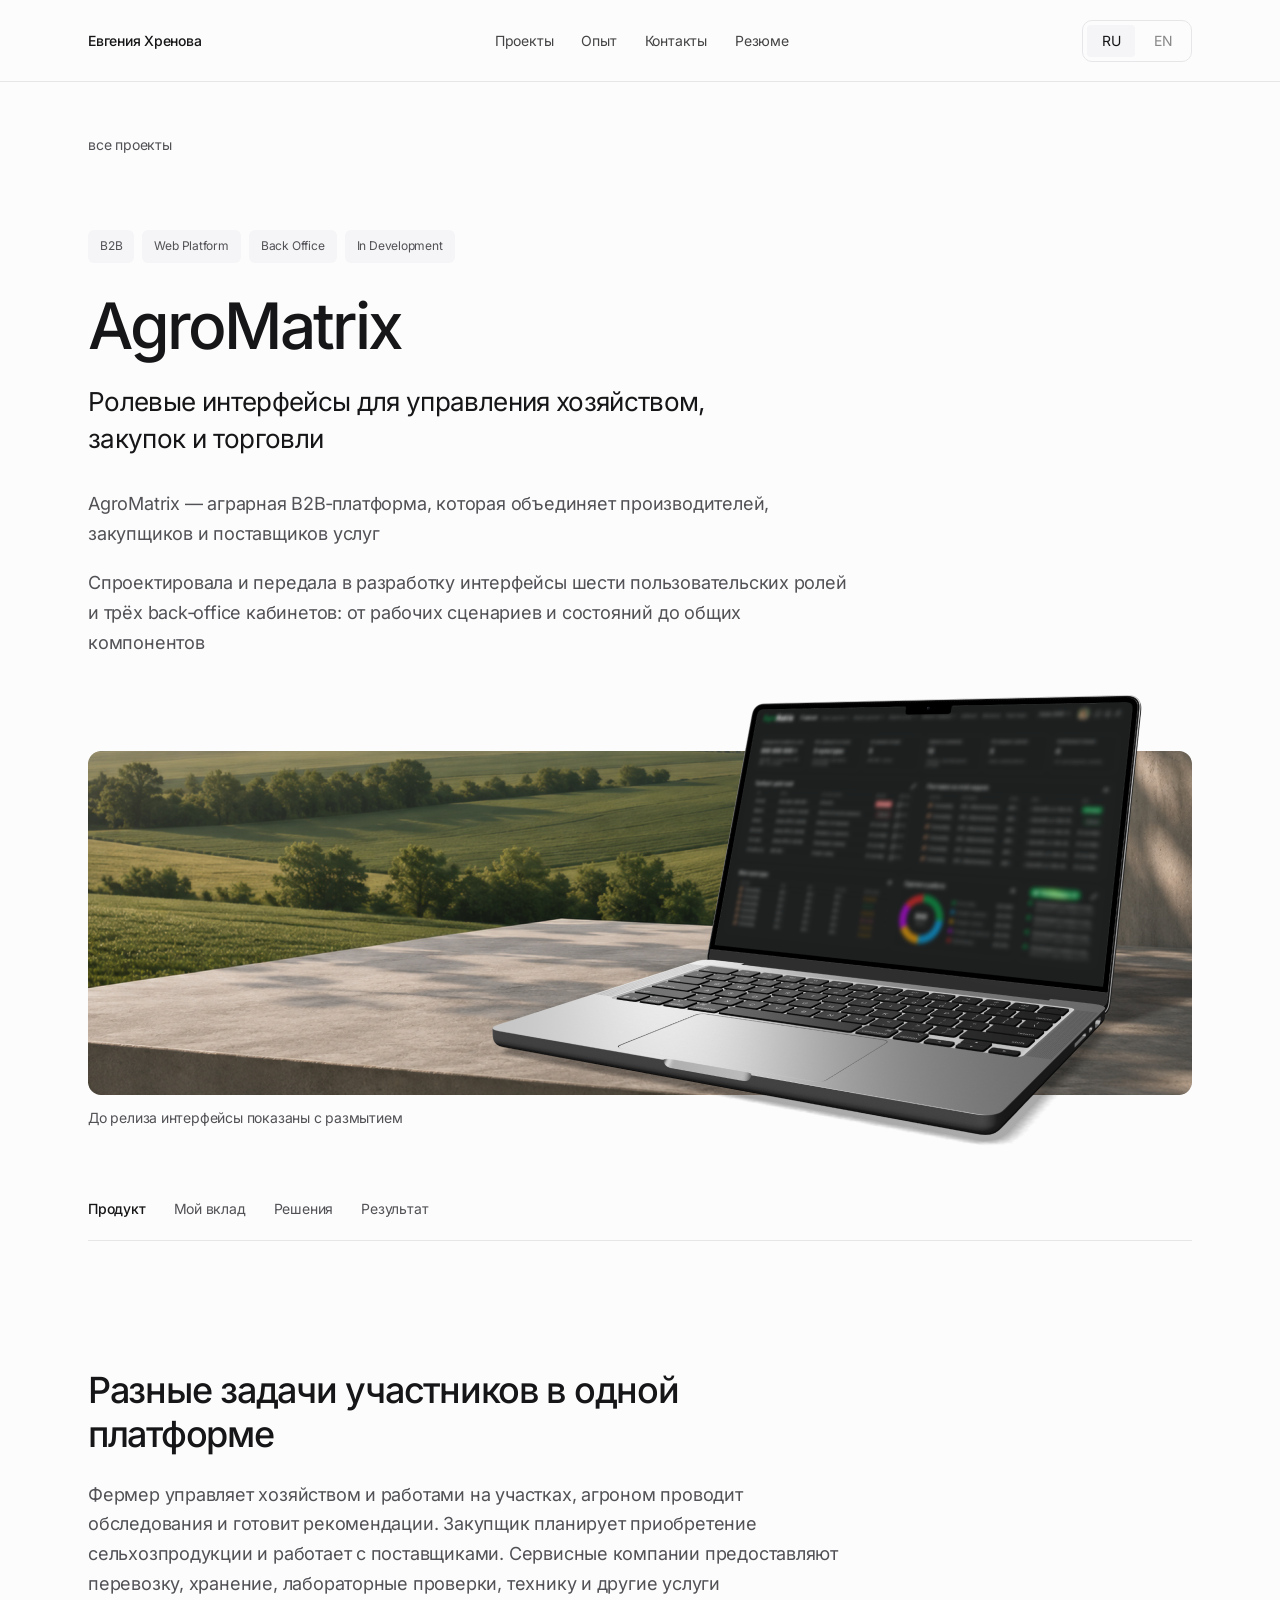
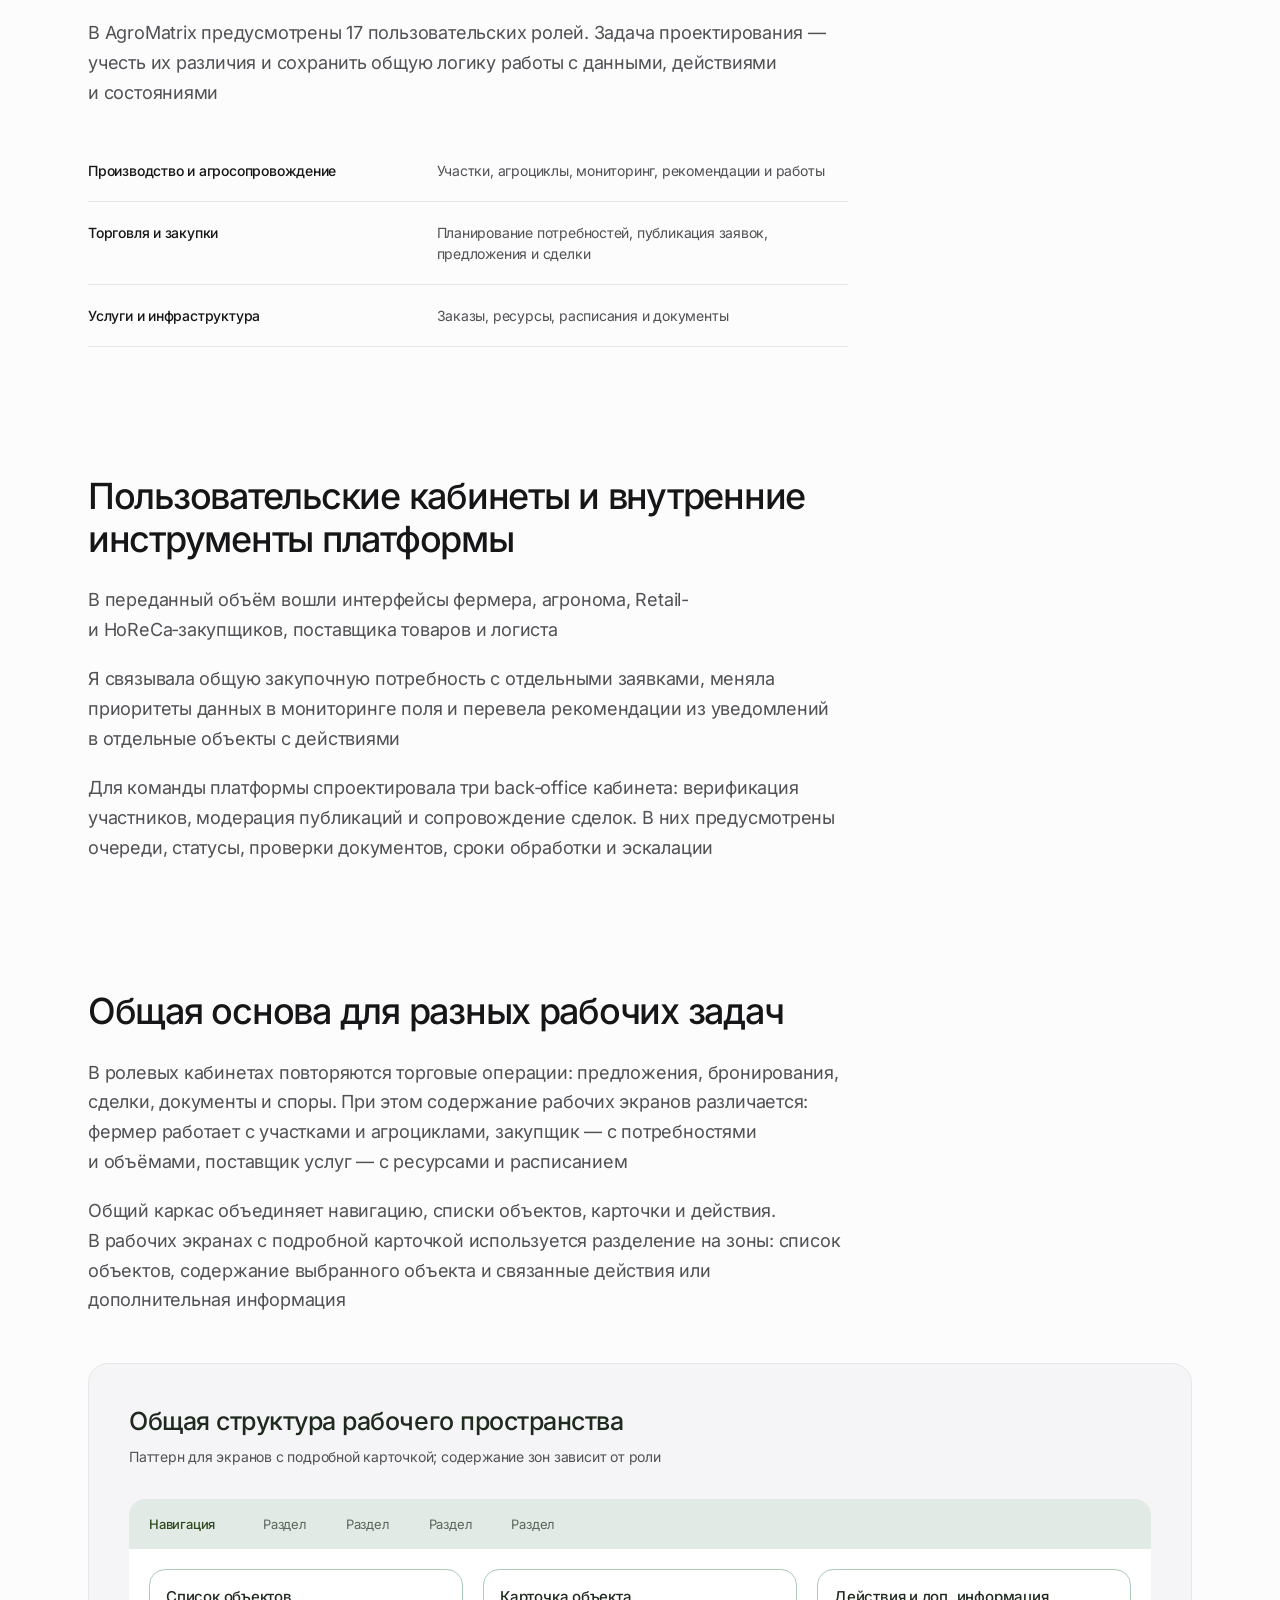
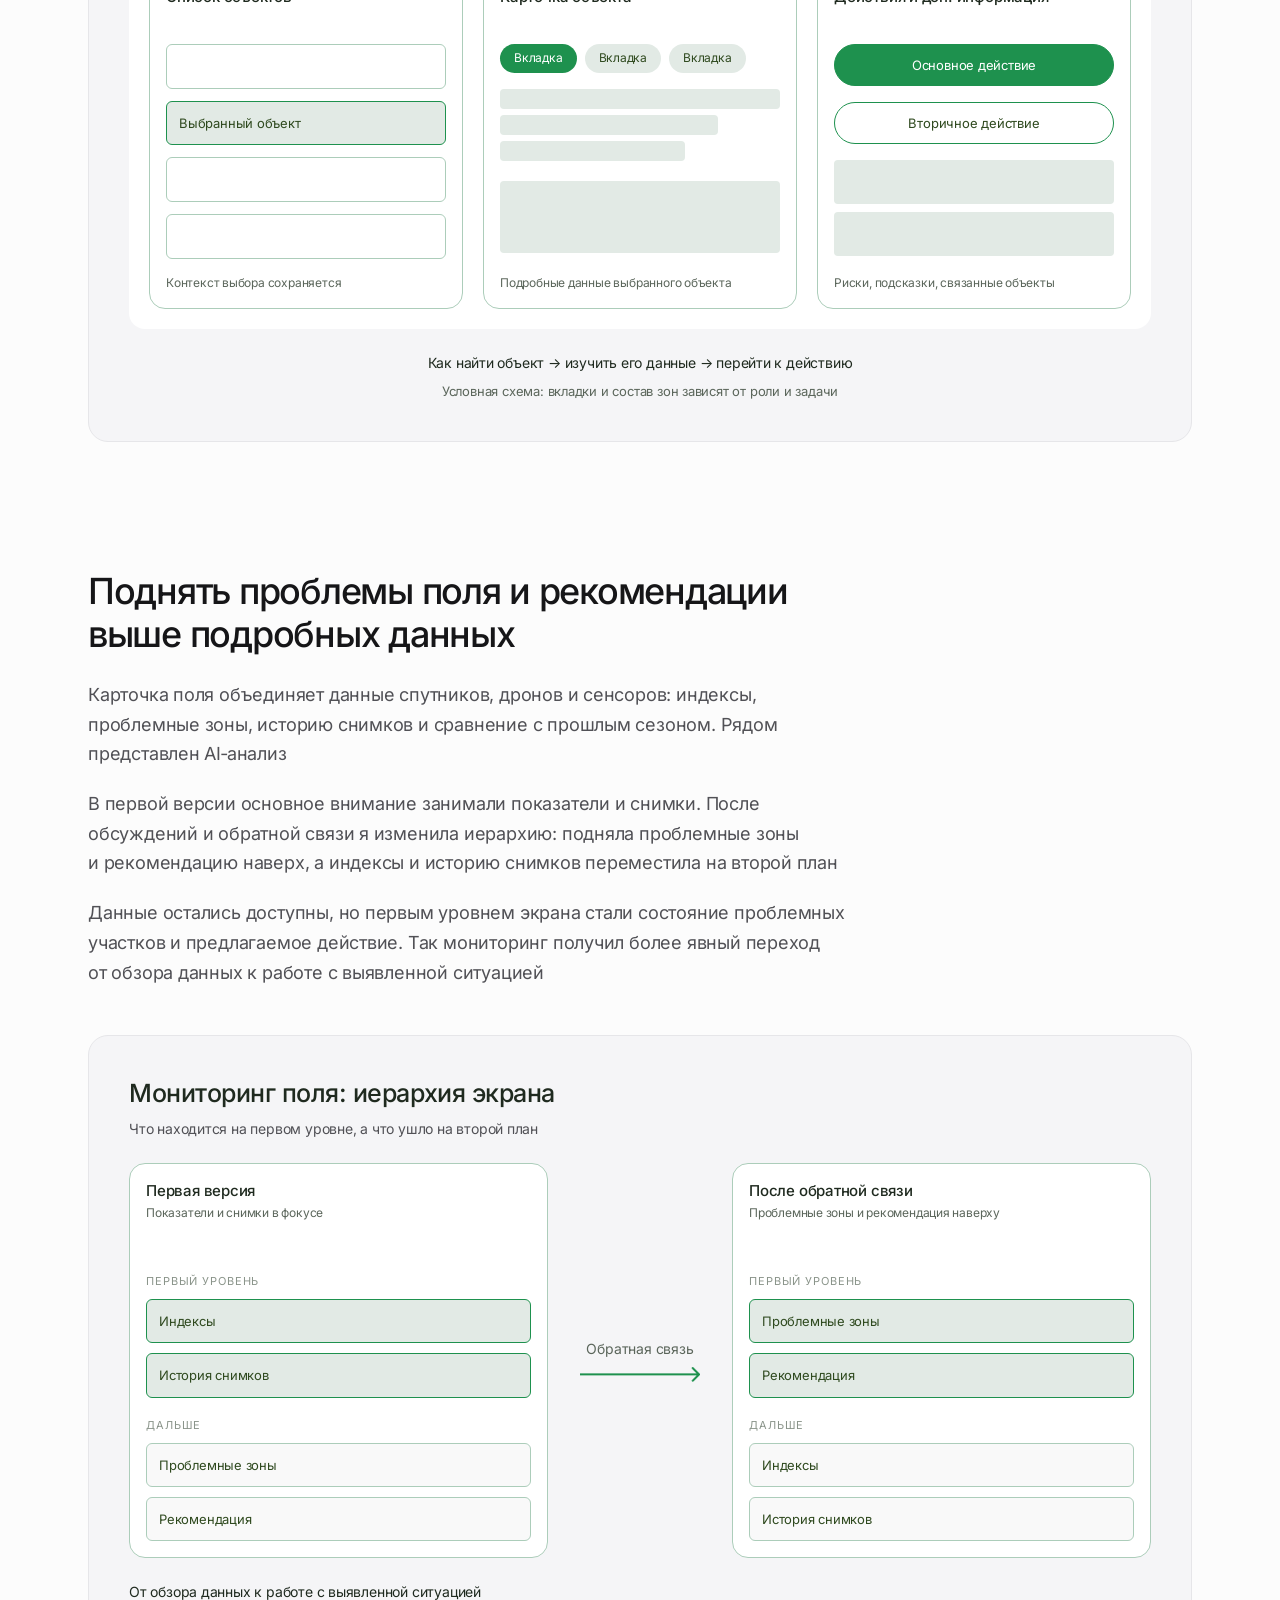
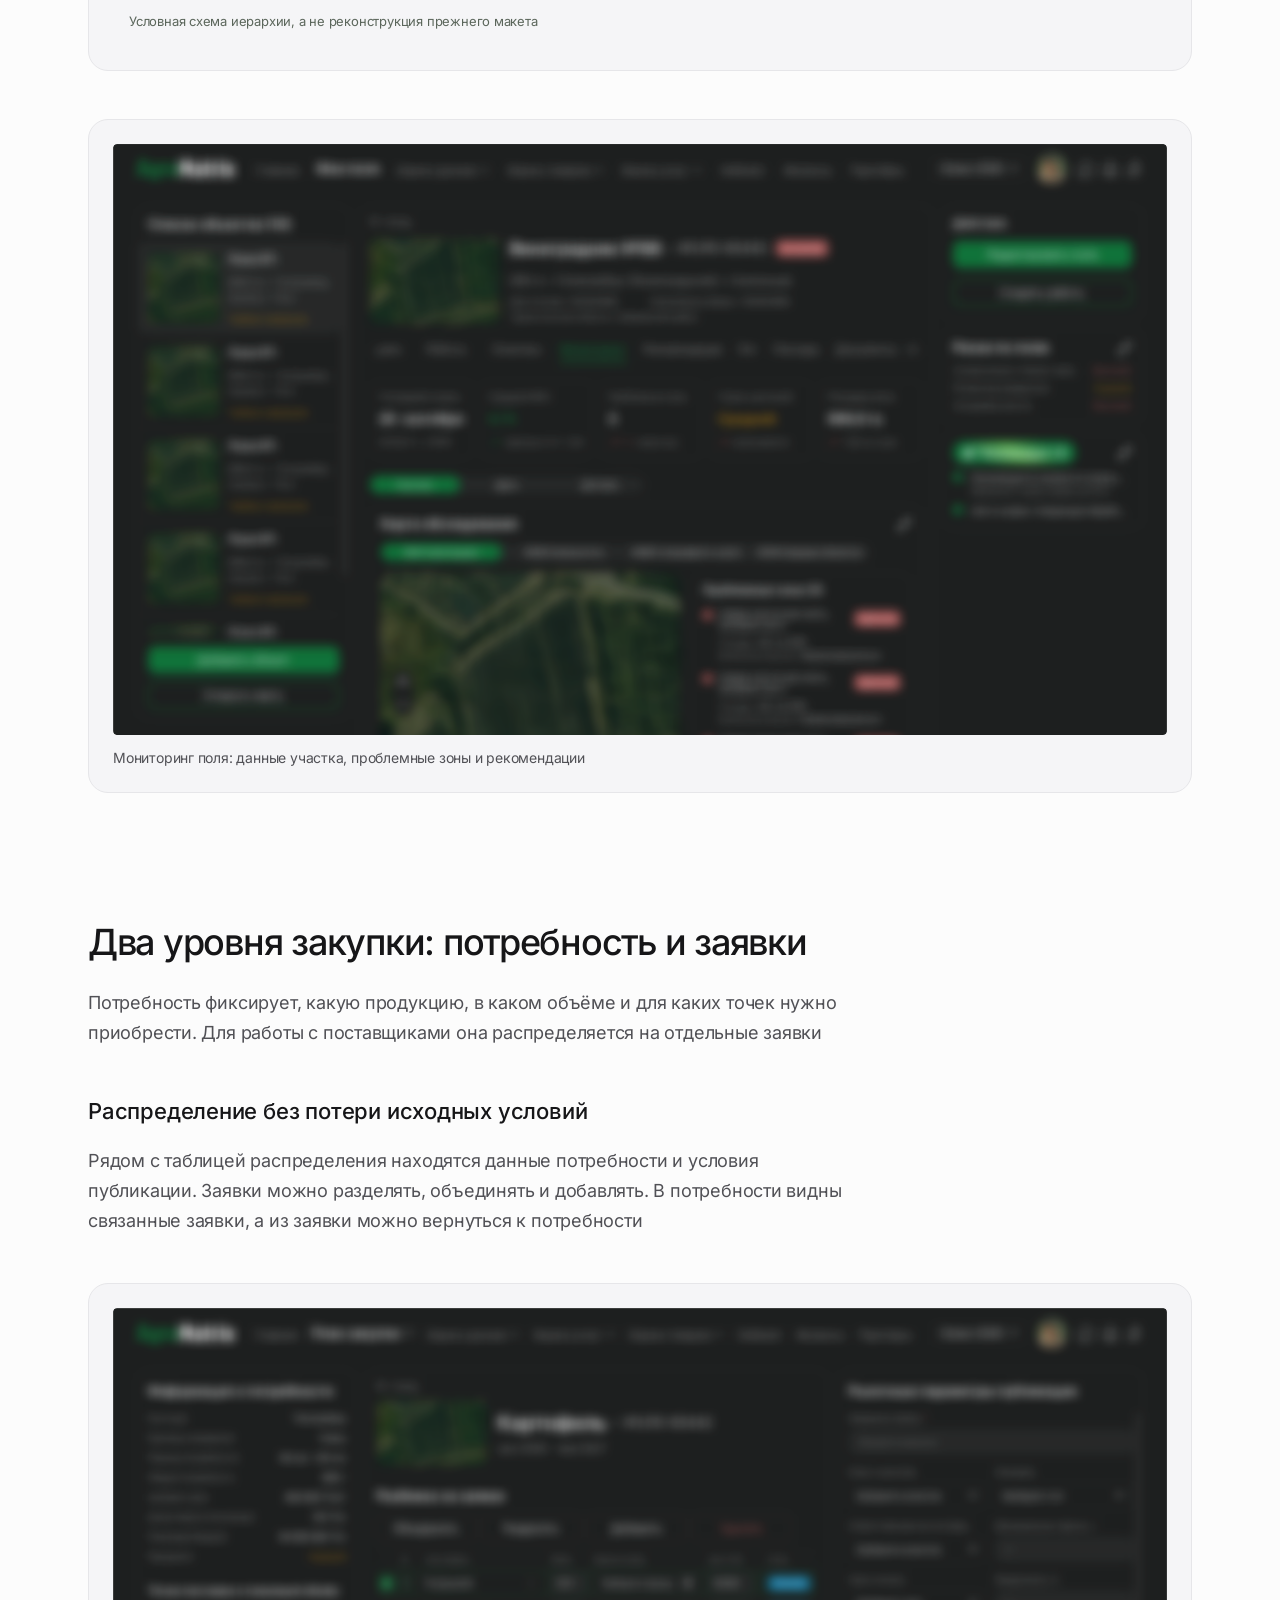
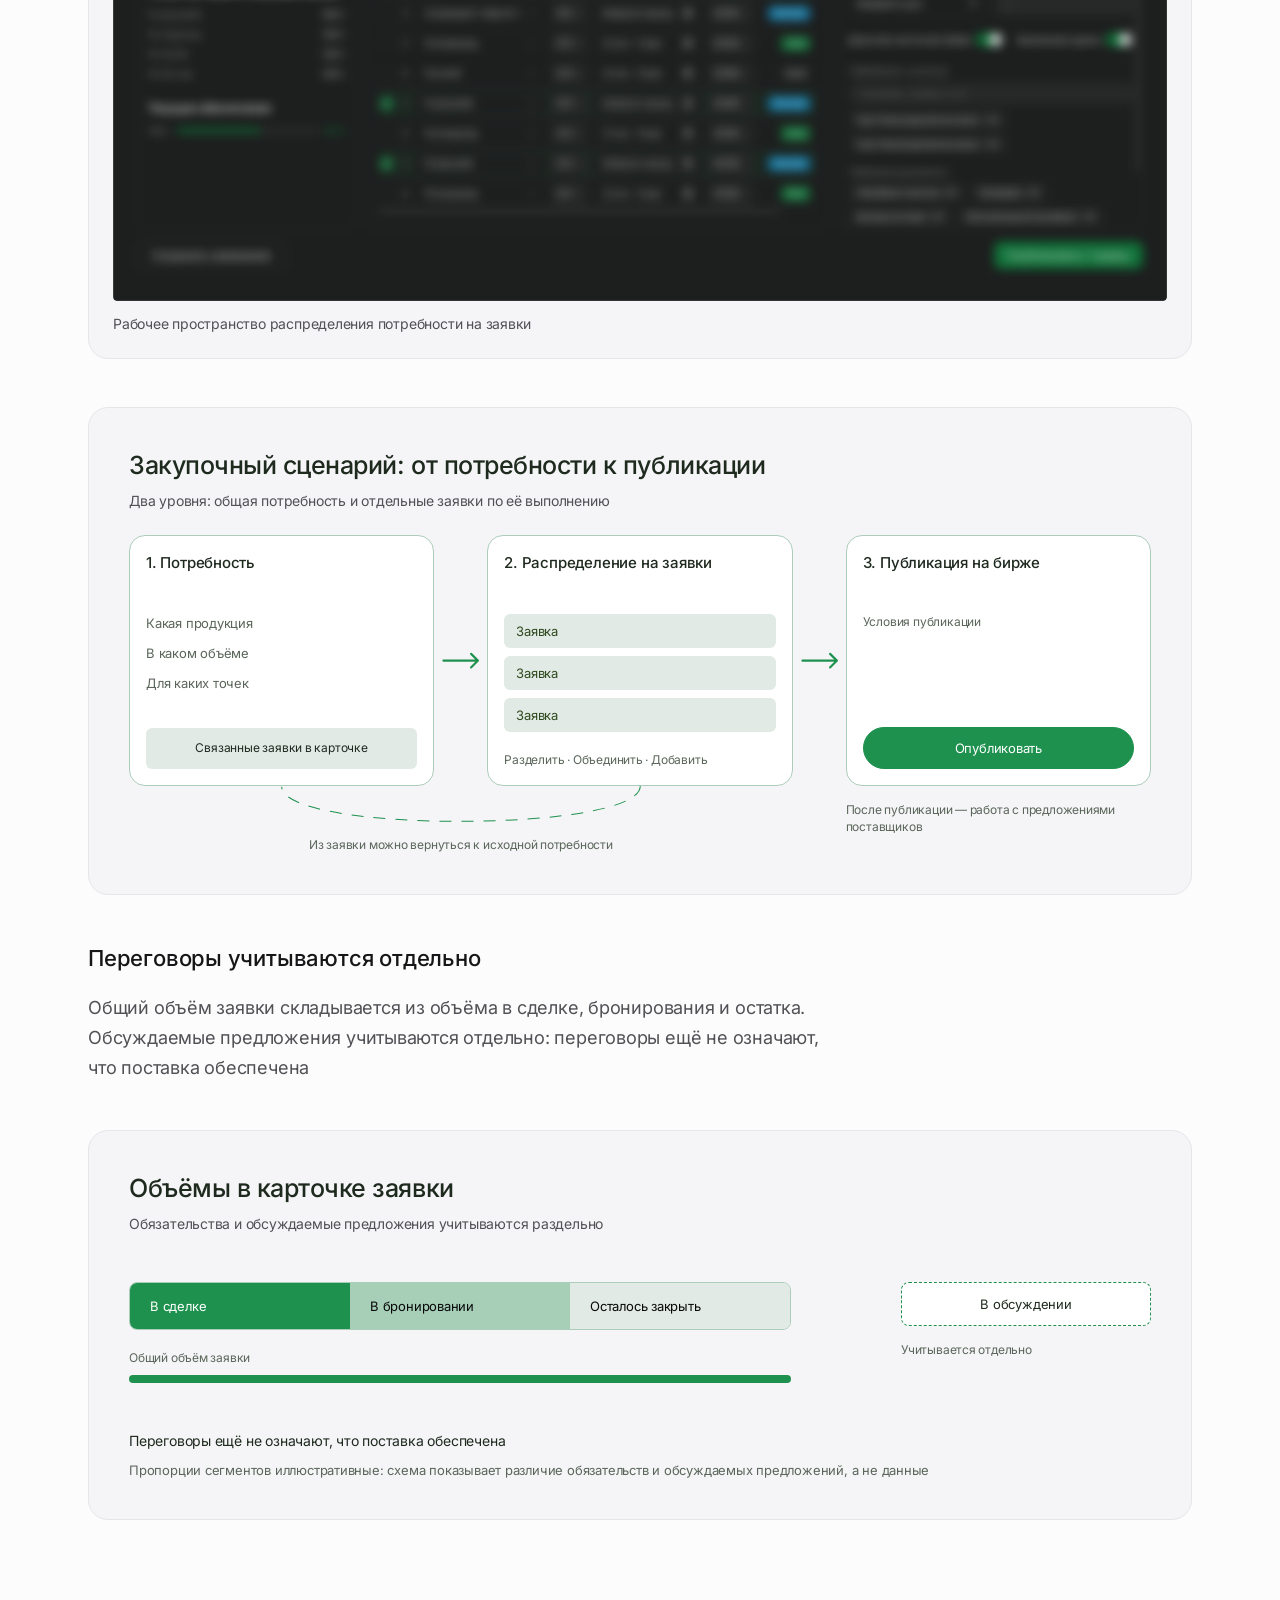
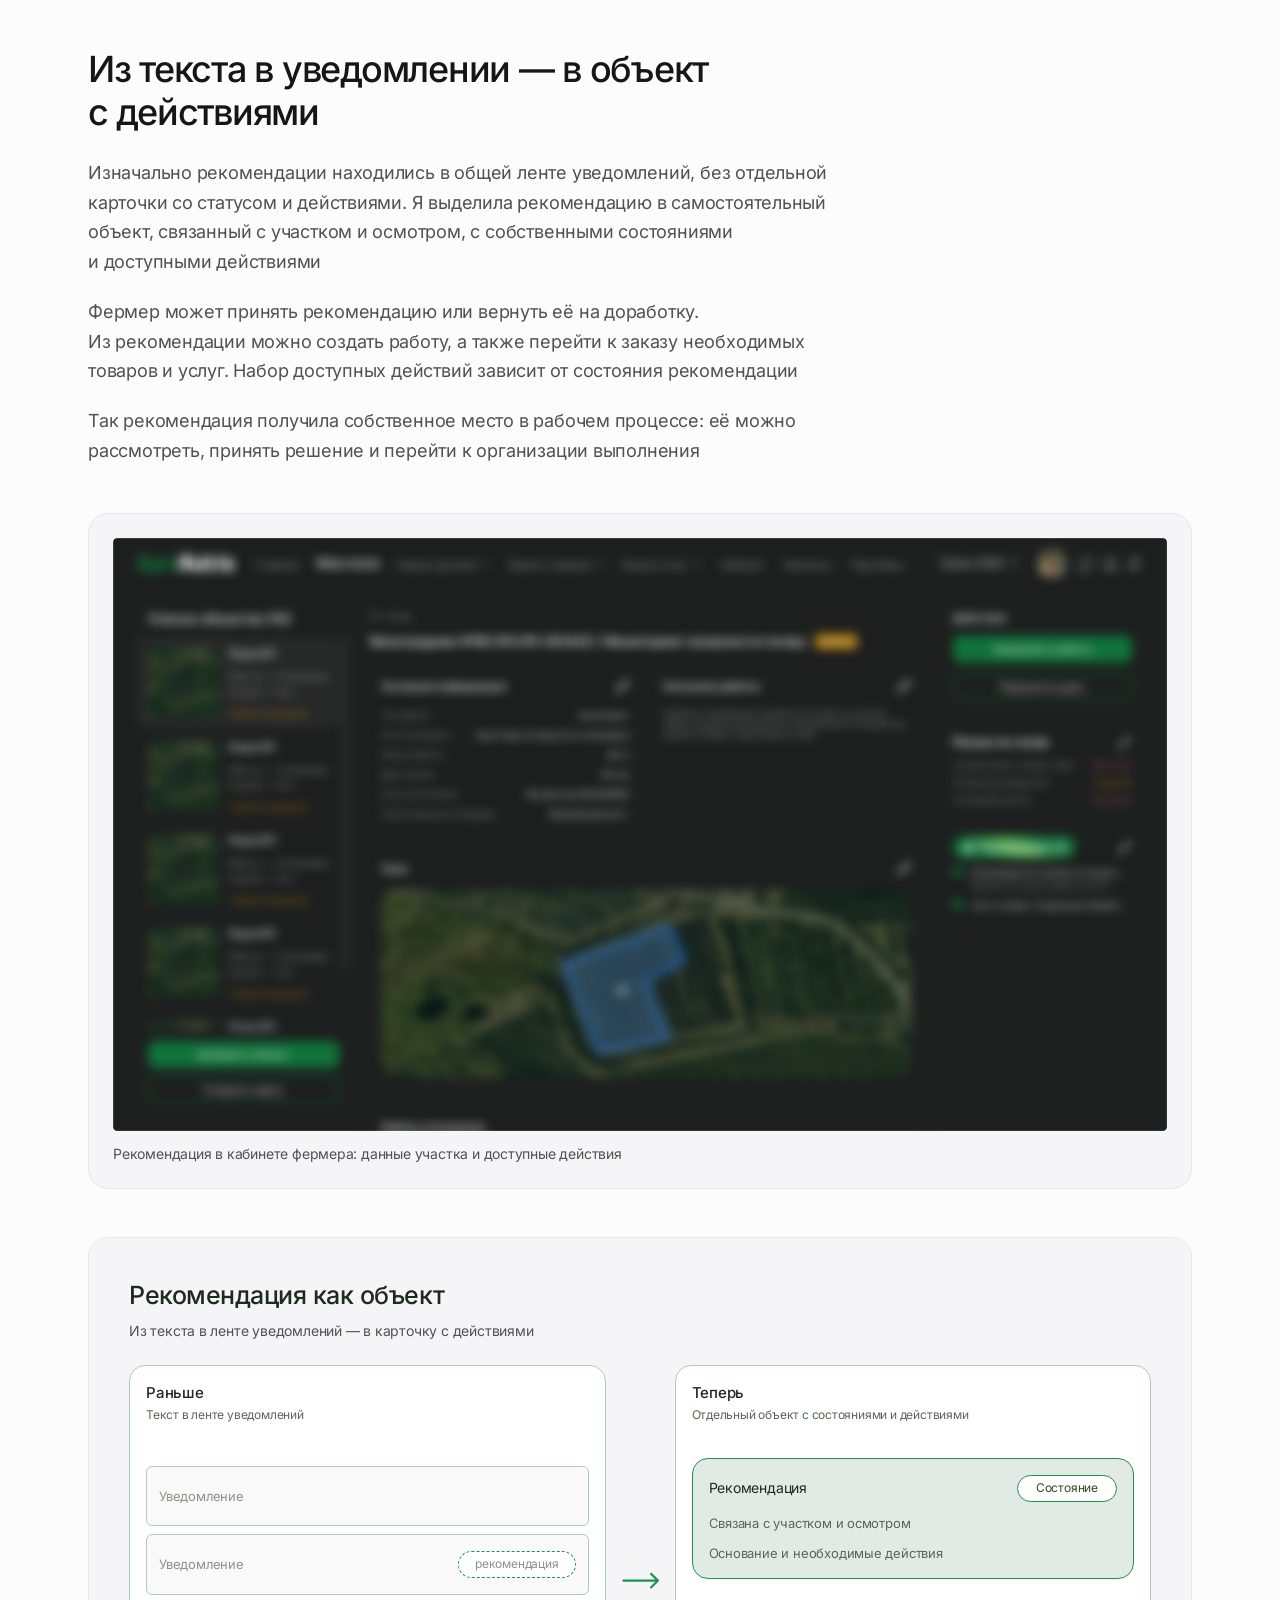
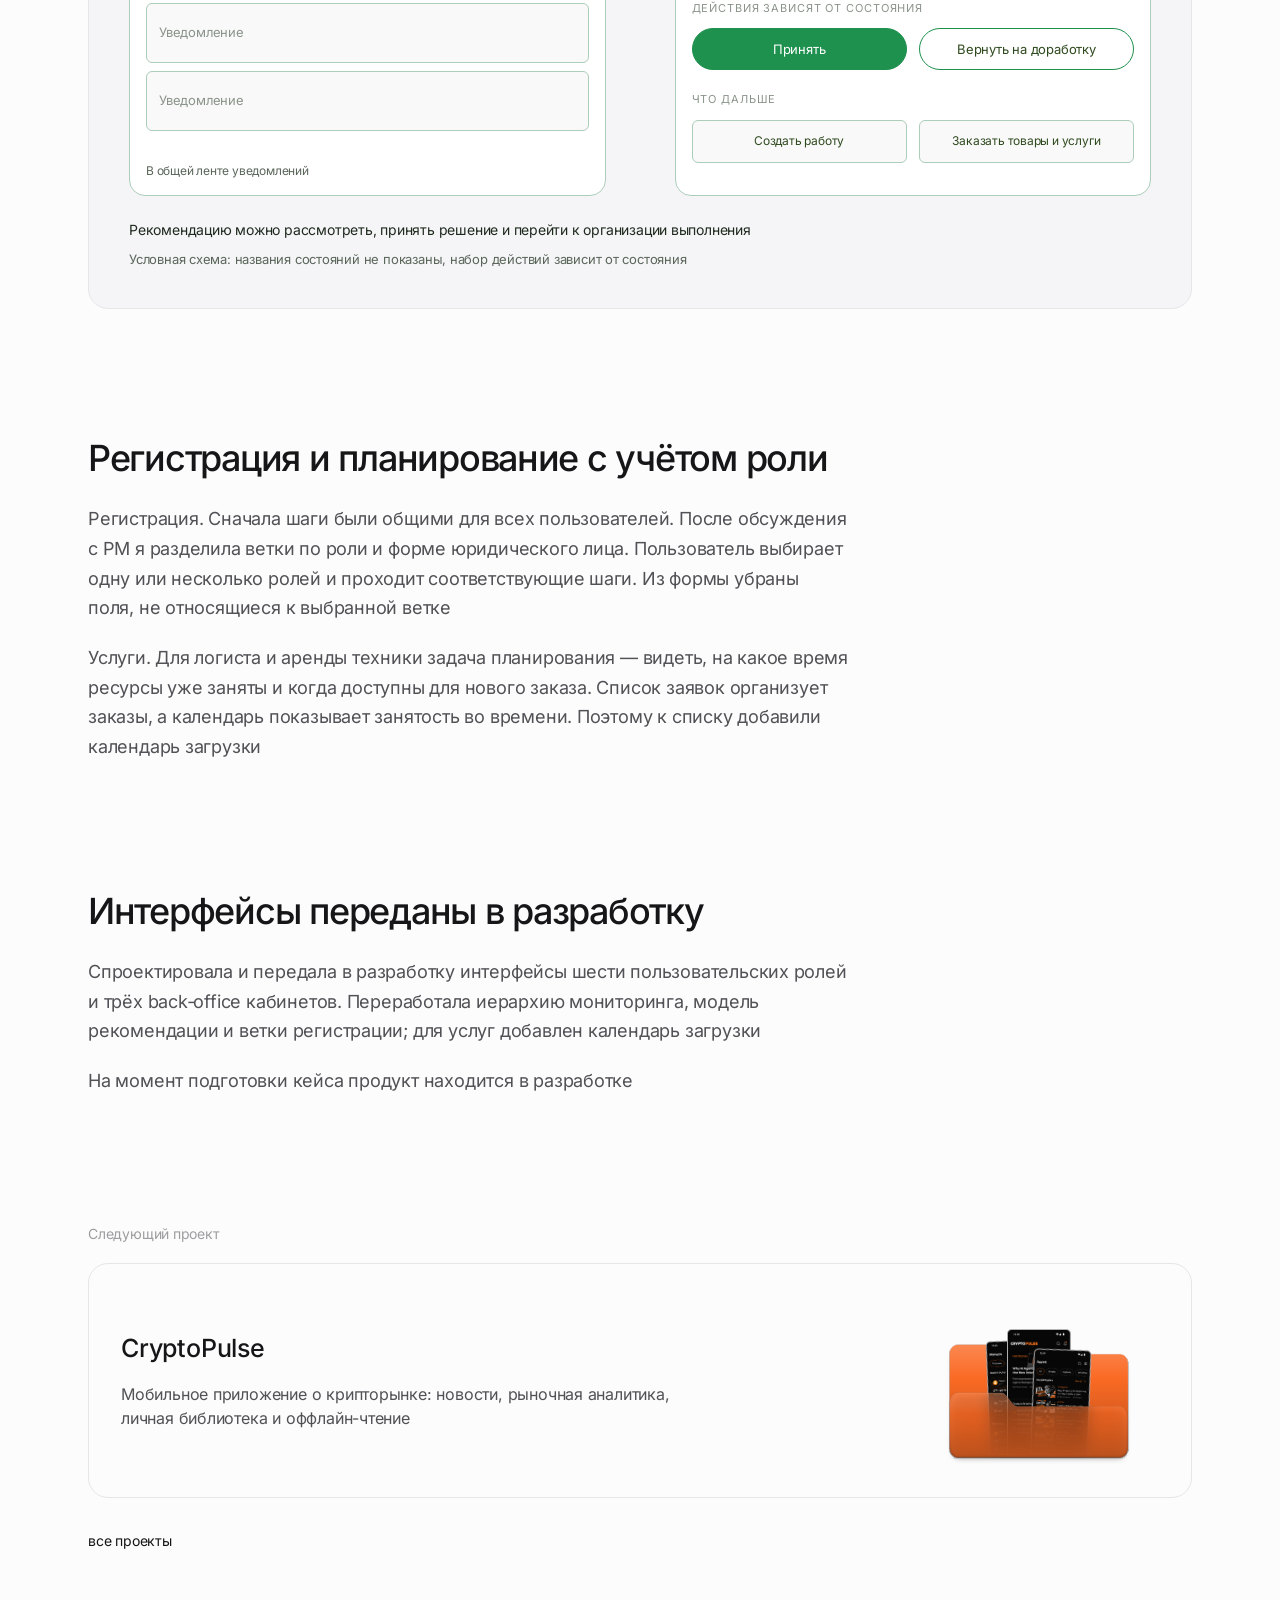
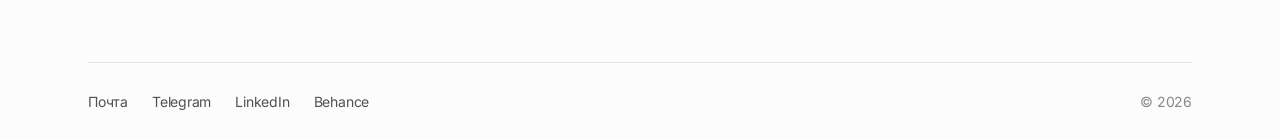
==== commit 68d3cc12: "Unify site navigation and contacts, update bilingual resumes" ====
--- a/agromatrix/index.html
+++ b/agromatrix/index.html
@@ -1,6 +1,6 @@
 <!doctype html>
-<html lang="ru" data-project="AgroMatrix"><head><meta charset="utf-8"><meta name="viewport" content="width=device-width,initial-scale=1"><meta name="description" content="AgroMatrix — аграрная B2B‑платформа, которая объединяет производителей, закупщиков и поставщиков услуг"><meta name="theme-color" content="#fcfcfc"><title>AgroMatrix — Евгения Хренова</title><link rel="stylesheet" href="/fonts.css"><link rel="stylesheet" href="/tokens.css"><link rel="stylesheet" href="/home.css"><link rel="stylesheet" href="/case.css"><link rel="stylesheet" href="/agromatrix.css"><link rel="stylesheet" href="/folder-covers.css"><link rel="stylesheet" href="/custom-cursor.css"><link rel="stylesheet" href="/menu-hover.css"></head><body class="case-page agro-case">
+<html lang="ru" data-project="AgroMatrix"><head><meta charset="utf-8"><meta name="viewport" content="width=device-width,initial-scale=1"><meta name="description" content="AgroMatrix — аграрная B2B‑платформа, которая объединяет производителей, закупщиков и поставщиков услуг"><meta name="theme-color" content="#fcfcfc"><title>AgroMatrix — Евгения Хренова</title><link rel="stylesheet" href="/fonts.css"><link rel="stylesheet" href="/tokens.css"><link rel="stylesheet" href="/home.css?v=3"><link rel="stylesheet" href="/case.css"><link rel="stylesheet" href="/agromatrix.css"><link rel="stylesheet" href="/folder-covers.css"><link rel="stylesheet" href="/custom-cursor.css"><link rel="stylesheet" href="/menu-hover.css?v=2"></head><body class="case-page agro-case">
 <a class="skip" href="#context">К содержанию кейса</a><header class="site-header"><div class="site-header-inner wrap"><a class="name" href="/"><span>Евгения Хренова</span></a><nav aria-label="Основная навигация"><a href="/#projects"><span class="menu-label">Проекты</span></a><a href="/#experience"><span class="menu-label">Опыт</span></a><a href="/#contacts"><span class="menu-label">Контакты</span></a></nav><div class="language-switch" role="group" aria-label="Язык / Language"><button type="button" data-lang="ru" aria-pressed="true">RU</button><button type="button" data-lang="en" aria-pressed="false">EN</button></div></div></header>
 <main class="wrap"><div class="case-back"><a href="/#projects">все проекты</a></div><section class="case-intro"><div class="tags"><span data-copy="t2">B2B</span><span data-copy="t3">Web Platform</span><span data-copy="t45">Back Office</span><span data-copy="t4">In Development</span></div><h1>AgroMatrix</h1><p class="case-subtitle">Ролевые интерфейсы для управления хозяйством, закупок и торговли</p><p class="case-lead" data-figma-text="471:43257">AgroMatrix — аграрная B2B‑платформа, которая объединяет производителей, закупщиков и поставщиков услуг</p><p class="case-lead" data-figma-text="471:43258">Спроектировала и передала в разработку интерфейсы шести пользовательских ролей и трёх back‑office кабинетов: от рабочих сценариев и состояний до общих компонентов</p></section><figure class="agro-hero"><div class="agro-hero-art"><img src="/assets/agromatrix/hero-field-v10.png" width="1104" height="344" alt="" class="agro-hero-field" fetchpriority="high" decoding="async"><img src="/assets/agromatrix/hero-laptop-v10.png" width="706" height="467" alt="Рабочий интерфейс AgroMatrix на ноутбуке, показанный с размытием" class="agro-hero-laptop" fetchpriority="high" decoding="async"></div><figcaption>До релиза интерфейсы показаны с размытием</figcaption></figure><nav class="case-nav" aria-label="Навигация по кейсу"><a href="#context"><span class="menu-label">Продукт</span></a><a href="#contribution"><span class="menu-label">Мой вклад</span></a><a href="#solutions"><span class="menu-label">Решения</span></a><a href="#result"><span class="menu-label">Результат</span></a></nav><section id="context" class="chapter"><div class="chapter-copy"><h2 data-figma-text="471:43271">Разные задачи участников в одной платформе</h2><p data-figma-text="471:43272">Фермер управляет хозяйством и работами на участках, агроном проводит обследования и готовит рекомендации. Закупщик планирует приобретение сельхозпродукции и работает с поставщиками. Сервисные компании предоставляют перевозку, хранение, лабораторные проверки, технику и другие услуги</p><p data-figma-text="471:43273">В AgroMatrix предусмотрены 17 пользовательских ролей. Задача проектирования — учесть их различия и сохранить общую логику работы с данными, действиями и состояниями</p></div><dl class="agro-product-map"><div><dt>Производство и агросопровождение</dt><dd>Участки, агроциклы, мониторинг, рекомендации и работы</dd></div><div><dt>Торговля и закупки</dt><dd>Планирование потребностей, публикация заявок, предложения и сделки</dd></div><div><dt>Услуги и инфраструктура</dt><dd>Заказы, ресурсы, расписания и документы</dd></div></dl></section><section id="contribution" class="chapter"><div class="chapter-copy"><h2 data-figma-text="471:43286">Пользовательские кабинеты и внутренние инструменты платформы</h2><p data-figma-text="471:43287">В переданный объём вошли интерфейсы фермера, агронома, Retail- и HoReCa‑закупщиков, поставщика товаров и логиста</p><p data-figma-text="471:43288">Я связывала общую закупочную потребность с отдельными заявками, меняла приоритеты данных в мониторинге поля и перевела рекомендации из уведомлений в отдельные объекты с действиями</p><p data-figma-text="471:43289">Для команды платформы спроектировала три back‑office кабинета: верификация участников, модерация публикаций и сопровождение сделок. В них предусмотрены очереди, статусы, проверки документов, сроки обработки и эскалации</p></div></section><section id="solutions" class="chapter"><div class="chapter-copy"><h2 data-figma-text="471:43292">Общая основа для разных рабочих задач</h2><p data-figma-text="471:43293">В ролевых кабинетах повторяются торговые операции: предложения, бронирования, сделки, документы и споры. При этом содержание рабочих экранов различается: фермер работает с участками и агроциклами, закупщик — с потребностями и объёмами, поставщик услуг — с ресурсами и расписанием</p><p data-figma-text="471:43294">Общий каркас объединяет навигацию, списки объектов, карточки и действия. В рабочих экранах с подробной карточкой используется разделение на зоны: список объектов, содержание выбранного объекта и связанные действия или дополнительная информация</p></div><figure class="agro-diagram diagram-structure" aria-labelledby="diagram-structure"><header><h3 id="diagram-structure">Общая структура рабочего пространства</h3><p data-figma-text="471:43299">Паттерн для экранов с подробной карточкой; содержание зон зависит от роли</p></header><div class="workspace-pattern"><div class="workspace-navigation"><span data-figma-text="471:43302">Навигация</span><div><span data-figma-text="471:43304">Раздел</span><span data-figma-text="471:43305">Раздел</span><span data-figma-text="471:43306">Раздел</span><span data-figma-text="471:43307">Раздел</span></div></div><div class="workspace-columns"><div class="diagram-card workspace-list"><h4 data-figma-text="471:43311">Список объектов</h4><div class="workspace-list-items"><div class="diagram-row blank"></div><div class="diagram-row selected">Выбранный объект</div><div class="diagram-row blank"></div><div class="diagram-row blank"></div></div><p class="diagram-small" data-figma-text="471:43318">Контекст выбора сохраняется</p></div><div class="diagram-card workspace-detail"><h4 data-figma-text="471:43321">Карточка объекта</h4><div class="workspace-tabs"><span class="active" data-figma-text="471:43325">Вкладка</span><span data-figma-text="471:43327">Вкладка</span><span data-figma-text="471:43330">Вкладка</span></div><div class="workspace-skeleton" aria-hidden="true"><i></i><i></i><i></i><i></i></div><p class="diagram-small" data-figma-text="471:43337">Подробные данные выбранного объекта</p></div><div class="diagram-card workspace-actions"><h4 data-figma-text="471:43340">Действия и доп. информация</h4><span class="diagram-action" data-figma-text="471:43344">Основное действие</span><span class="diagram-action secondary" data-figma-text="471:43346">Вторичное действие</span><div class="workspace-action-skeleton" aria-hidden="true"><i></i><i></i></div><p class="diagram-small" data-figma-text="471:43350">Риски, подсказки, связанные объекты</p></div></div></div><figcaption class="diagram-caption"><p data-figma-text="471:43352">Как найти объект → изучить его данные → перейти к действию</p><p data-figma-text="471:43353">Условная схема: вкладки и состав зон зависят от роли и задачи</p></figcaption></figure></section><section class="chapter"><div class="chapter-copy"><h2 data-figma-text="471:43356">Поднять проблемы поля и рекомендации выше подробных данных</h2><p data-figma-text="471:43357">Карточка поля объединяет данные спутников, дронов и сенсоров: индексы, проблемные зоны, историю снимков и сравнение с прошлым сезоном. Рядом представлен AI‑анализ</p><p data-figma-text="471:43358">В первой версии основное внимание занимали показатели и снимки. После обсуждений и обратной связи я изменила иерархию: подняла проблемные зоны и рекомендацию наверх, а индексы и историю снимков переместила на второй план</p><p data-figma-text="471:43359">Данные остались доступны, но первым уровнем экрана стали состояние проблемных участков и предлагаемое действие. Так мониторинг получил более явный переход от обзора данных к работе с выявленной ситуацией</p></div><figure class="agro-diagram diagram-monitoring" aria-labelledby="diagram-monitoring"><header><h3 id="diagram-monitoring">Мониторинг поля: иерархия экрана</h3><p data-figma-text="471:43363">Что находится на первом уровне, а что ушло на второй план</p></header><div class="comparison-grid"><div class="diagram-card monitoring-card"><header><h4 data-figma-text="471:43368">Первая версия</h4><p class="diagram-small" data-figma-text="471:43369">Показатели и снимки в фокусе</p></header><p class="diagram-eyebrow" data-figma-text="471:43372">ПЕРВЫЙ УРОВЕНЬ</p><div class="diagram-row selected">Индексы</div><div class="diagram-row selected">История снимков</div><p class="diagram-eyebrow" data-figma-text="471:43379">ДАЛЬШЕ</p><div class="diagram-row ">Проблемные зоны</div><div class="diagram-row ">Рекомендация</div></div><div class="diagram-connector" aria-hidden="false"><p data-figma-text="471:43386">Обратная связь</p><img src="/assets/agromatrix/feedback-arrow-v10.png" width="121" height="15" alt="" loading="lazy" decoding="async"></div><div class="diagram-card monitoring-card"><header><h4 data-figma-text="471:43391">После обратной связи</h4><p class="diagram-small" data-figma-text="471:43392">Проблемные зоны и рекомендация наверху</p></header><p class="diagram-eyebrow" data-figma-text="471:43395">ПЕРВЫЙ УРОВЕНЬ</p><div class="diagram-row selected">Проблемные зоны</div><div class="diagram-row selected">Рекомендация</div><p class="diagram-eyebrow" data-figma-text="471:43402">ДАЛЬШЕ</p><div class="diagram-row ">Индексы</div><div class="diagram-row ">История снимков</div></div></div><figcaption class="diagram-caption"><p data-figma-text="471:43409">От обзора данных к работе с выявленной ситуацией</p><p data-figma-text="471:43410">Условная схема иерархии, а не реконструкция прежнего макета</p></figcaption></figure><figure class="agro-interface"><img src="/assets/agromatrix/monitoring-blurred-v10.png" width="1056" height="592" alt="Мониторинг поля: данные участка, проблемные зоны и рекомендации" loading="lazy" decoding="async"><figcaption data-figma-text="481:30724">Мониторинг поля: данные участка, проблемные зоны и рекомендации</figcaption></figure></section><section class="chapter"><div class="chapter-copy"><h2 data-figma-text="471:43413">Два уровня закупки: потребность и заявки</h2><p data-figma-text="471:43414">Потребность фиксирует, какую продукцию, в каком объёме и для каких точек нужно приобрести. Для работы с поставщиками она распределяется на отдельные заявки</p></div><div class="agro-subsection chapter-copy"><h3 data-figma-text="471:43415">Распределение без потери исходных условий</h3><p data-figma-text="471:43416">Рядом с таблицей распределения находятся данные потребности и условия публикации. Заявки можно разделять, объединять и добавлять. В потребности видны связанные заявки, а из заявки можно вернуться к потребности</p></div><figure class="agro-interface"><img src="/assets/agromatrix/distribution-blurred-v10.png" width="1056" height="594" alt="Рабочее пространство распределения потребности на заявки" loading="lazy" decoding="async"><figcaption data-figma-text="477:45637">Рабочее пространство распределения потребности на заявки</figcaption></figure><figure class="agro-diagram diagram-route" aria-labelledby="diagram-route"><header><h3 id="diagram-route">Закупочный сценарий: от потребности к публикации</h3><p data-figma-text="471:43425">Два уровня: общая потребность и отдельные заявки по её выполнению</p></header><div class="route-grid"><div class="diagram-card route-card"><h4><span aria-hidden="true">1. </span><span data-figma-text="471:43429">Потребность</span></h4><div class="route-questions"><p data-figma-text="471:43432">Какая продукция</p><p data-figma-text="471:43433">В каком объёме</p><p data-figma-text="471:43434">Для каких точек</p></div><p class="related-request" data-figma-text="471:43436">Связанные заявки в карточке</p></div><div class="diagram-connector" aria-hidden="true"><img src="/assets/agromatrix/next-arrow-v10.png" width="37" height="24" alt="" loading="lazy" decoding="async"></div><div class="diagram-card route-card"><h4><span aria-hidden="true">2. </span><span data-figma-text="471:43442">Распределение на заявки</span></h4><div class="route-requests"><div class="diagram-row ">Заявка</div><div class="diagram-row ">Заявка</div><div class="diagram-row ">Заявка</div></div><p class="diagram-small" data-figma-text="471:43452">Разделить · Объединить · Добавить</p></div><div class="route-return"><img src="/assets/agromatrix/return-arrow-linked.svg" width="1000" height="64" alt="" loading="lazy" decoding="async"><p class="diagram-small" data-figma-text="471:43469">Из заявки можно вернуться к исходной потребности</p></div><div class="diagram-connector" aria-hidden="true"><img src="/assets/agromatrix/next-arrow-v10.png" width="37" height="24" alt="" loading="lazy" decoding="async"></div><div class="route-final"><div class="diagram-card route-card"><h4><span aria-hidden="true">3. </span><span data-figma-text="471:43459">Публикация на бирже</span></h4><p class="diagram-small" data-figma-text="471:43461">Условия публикации</p><span class="diagram-action" data-figma-text="471:43463">Опубликовать</span></div><p class="diagram-small" data-figma-text="471:43464">После публикации — работа с предложениями поставщиков</p></div></div></figure><div class="agro-subsection chapter-copy"><h3 data-figma-text="471:43471">Переговоры учитываются отдельно</h3><p data-figma-text="471:43472">Общий объём заявки складывается из объёма в сделке, бронирования и остатка. Обсуждаемые предложения учитываются отдельно: переговоры ещё не означают, что поставка обеспечена</p></div><figure class="agro-diagram diagram-volumes" aria-labelledby="diagram-volumes"><header><h3 id="diagram-volumes">Объёмы в карточке заявки</h3><p data-figma-text="471:43476">Обязательства и обсуждаемые предложения учитываются раздельно</p></header><div class="volume-groups"><div class="volume-total"><div class="volume-segments"><span data-figma-text="471:43481">В сделке</span><span data-figma-text="471:43483">В бронировании</span><span data-figma-text="471:43485">Осталось закрыть</span></div><p class="diagram-small" data-figma-text="471:43487">Общий объём заявки</p><div class="volume-total-bar" aria-hidden="true"></div></div><div class="volume-discussion"><span data-figma-text="471:43491">В обсуждении</span><p class="diagram-small" data-figma-text="471:43492">Учитывается отдельно</p></div></div><figcaption class="diagram-caption"><p data-figma-text="471:43494">Переговоры ещё не означают, что поставка обеспечена</p><p data-figma-text="471:43495">Пропорции сегментов иллюстративные: схема показывает различие обязательств и обсуждаемых предложений, а не данные</p></figcaption></figure></section><section class="chapter"><div class="chapter-copy"><h2 data-figma-text="471:43498">Из текста в уведомлении — в объект с действиями</h2><p data-figma-text="471:43499">Изначально рекомендации находились в общей ленте уведомлений, без отдельной карточки со статусом и действиями. Я выделила рекомендацию в самостоятельный объект, связанный с участком и осмотром, с собственными состояниями и доступными действиями</p><p data-figma-text="471:43500">Фермер может принять рекомендацию или вернуть её на доработку. Из рекомендации можно создать работу, а также перейти к заказу необходимых товаров и услуг. Набор доступных действий зависит от состояния рекомендации</p><p data-figma-text="471:43501">Так рекомендация получила собственное место в рабочем процессе: её можно рассмотреть, принять решение и перейти к организации выполнения</p></div><figure class="agro-interface"><img src="/assets/agromatrix/recommendation-blurred-v10.png" width="1056" height="594" alt="Рекомендация в кабинете фермера: данные участка и доступные действия" loading="lazy" decoding="async"><figcaption data-figma-text="477:46117">Рекомендация в кабинете фермера: данные участка и доступные действия</figcaption></figure><figure class="agro-diagram diagram-recommendation" aria-labelledby="diagram-recommendation"><header><h3 id="diagram-recommendation">Рекомендация как объект</h3><p data-figma-text="471:43510">Из текста в ленте уведомлений — в карточку с действиями</p></header><div class="recommendation-grid"><div class="diagram-card notification-card"><header><h4 data-figma-text="471:43515">Раньше</h4><p class="diagram-small" data-figma-text="471:43516">Текст в ленте уведомлений</p></header><div class="notification-list"><div class="notification-row"><span data-figma-text="471:43519">Уведомление</span></div><div class="notification-row"><span data-figma-text="471:43521">Уведомление</span><span class="notification-tag" data-figma-text="471:43523">рекомендация</span></div><div class="notification-row"><span data-figma-text="471:43525">Уведомление</span></div><div class="notification-row"><span data-figma-text="471:43527">Уведомление</span></div></div><p class="diagram-small" data-figma-text="471:43528">В общей ленте уведомлений</p></div><div class="diagram-connector" aria-hidden="true"><img src="/assets/agromatrix/next-arrow-v10.png" width="37" height="24" alt="" loading="lazy" decoding="async"></div><div class="diagram-card recommendation-card"><header><h4 data-figma-text="471:43535">Теперь</h4><p class="diagram-small" data-figma-text="471:43536">Отдельный объект с состояниями и действиями</p></header><div class="recommendation-object"><div><span data-figma-text="471:43540">Рекомендация</span><span class="object-state" data-figma-text="471:43542">Состояние</span></div><p data-figma-text="471:43543">Связана с участком и осмотром</p><p data-figma-text="471:43544">Основание и необходимые действия</p></div><p class="diagram-eyebrow" data-figma-text="471:43546">ДЕЙСТВИЯ ЗАВИСЯТ ОТ СОСТОЯНИЯ</p><div class="recommendation-actions"><span class="diagram-action" data-figma-text="471:43549">Принять</span><span class="diagram-action secondary" data-figma-text="471:43551">Вернуть на доработку</span></div><p class="diagram-eyebrow" data-figma-text="471:43553">ЧТО ДАЛЬШЕ</p><div class="recommendation-actions"><span class="diagram-row" data-figma-text="471:43556">Создать работу</span><span class="diagram-row" data-figma-text="471:43558">Заказать товары и услуги</span></div></div></div><figcaption class="diagram-caption"><p data-figma-text="471:43560">Рекомендацию можно рассмотреть, принять решение и перейти к организации выполнения</p><p data-figma-text="471:43561">Условная схема: названия состояний не показаны, набор действий зависит от состояния</p></figcaption></figure></section><section class="chapter"><div class="chapter-copy"><h2 data-figma-text="471:43564">Регистрация и планирование с учётом роли</h2><p data-figma-text="471:43565">Регистрация. Сначала шаги были общими для всех пользователей. После обсуждения с PM я разделила ветки по роли и форме юридического лица. Пользователь выбирает одну или несколько ролей и проходит соответствующие шаги. Из формы убраны поля, не относящиеся к выбранной ветке</p><p data-figma-text="471:43566">Услуги. Для логиста и аренды техники задача планирования — видеть, на какое время ресурсы уже заняты и когда доступны для нового заказа. Список заявок организует заказы, а календарь показывает занятость во времени. Поэтому к списку добавили календарь загрузки</p></div></section><section id="result" class="chapter"><div class="chapter-copy"><h2 data-figma-text="471:43569">Интерфейсы переданы в разработку</h2><p data-figma-text="471:43570">Спроектировала и передала в разработку интерфейсы шести пользовательских ролей и трёх back‑office кабинетов. Переработала иерархию мониторинга, модель рекомендации и ветки регистрации; для услуг добавлен календарь загрузки</p><p data-figma-text="471:43571">На момент подготовки кейса продукт находится в разработке</p></div></section><section class="next-project" aria-label="Следующий проект"><p class="chapter-kicker">Следующий проект</p><a class="next-project-card project-folder" href="/cryptopulse/" aria-label="Открыть кейс CryptoPulse"><div class="next-project-copy"><h2>CryptoPulse</h2><p data-copy="t5">Мобильное приложение о крипторынке: новости, рыночная аналитика, личная библиотека и оффлайн-чтение</p></div><div class="cover folder-cover" aria-hidden="true"><div class="folder-stage" style="left:11.3382900%;top:7.9182158%;width:77.3646415%;height:91.8513034%"><img class="folder-layer folder-back" data-figma-layer="271:11574" src="/assets/folders/cryptopulse-back.svg" width="417" height="270" style="left:-0.0000147%;top:22.4752492%;width:99.9999927%;height:77.5247508%" alt="" loading="lazy" decoding="async"><span class="folder-screen-clip"><img class="folder-layer folder-screen" data-figma-layer="271:11575" src="/assets/folders/cryptopulse-screen-0.png" width="327" height="586" style="left:3.6529727%;top:4.3635226%;width:39.2421742%;height:84.0605637%;--rest-x:30.6473158%;--rest-y:16.4085308%;--rest-angle:6.00000deg" alt="" loading="lazy" decoding="async"><img class="folder-layer folder-screen" data-figma-layer="271:11740" src="/assets/folders/cryptopulse-screen-1.png" width="284" height="620" style="left:32.9631847%;top:-2.8542003%;width:34.0443391%;height:89.0804598%;--rest-x:0.0193589%;--rest-y:17.4193548%;--rest-angle:0.00000deg" alt="" loading="lazy" decoding="async"><img class="folder-layer folder-screen" data-figma-layer="271:11906" src="/assets/folders/cryptopulse-screen-2.png" width="327" height="586" style="left:55.6636145%;top:10.1208391%;width:39.2421742%;height:84.0605462%;--rest-x:-28.9946109%;--rest-y:16.4085342%;--rest-angle:-6.00000deg" alt="" loading="lazy" decoding="async"></span><span class="folder-glass" style="left:0.4966729%;top:53.2673277%;width:99.0066322%;height:44.8514916%;--pocket-mask:url('/assets/folders/cryptopulse-front.svg')"></span><img class="folder-layer folder-front" data-figma-layer="271:11988" src="/assets/folders/cryptopulse-front.svg" width="413" height="157" style="left:0.4966729%;top:53.2673277%;width:99.0066322%;height:44.8514916%" alt="" loading="lazy" decoding="async"></div></div></a><a class="back-projects" href="/#projects">все проекты</a></section>
-<footer id="contacts"><div class="contact-tiles"><a class="contact-tile" href="/assets/evgeniya-khrenova-cv.pdf" target="_blank" rel="noopener"><span>Резюме</span></a><a class="contact-tile" href="https://t.me/jodi_n" target="_blank" rel="noopener noreferrer">Telegram</a><a class="contact-tile" href="https://www.linkedin.com/in/evgeniya-khrenova-600375227/" target="_blank" rel="noopener noreferrer">LinkedIn</a><a class="contact-tile" href="https://www.behance.net/jodi_khr" target="_blank" rel="noopener noreferrer">Behance</a></div><p class="copyright">© 2026</p></footer>
-</main><script src="/case-translations.js"></script><script src="/agromatrix-translations.js"></script><script src="/translations.js"></script><script src="/case.js"></script><script src="/folder-covers.js"></script><script src="/scroll-reveal.js"></script><script src="/custom-cursor.js"></script><script src="/menu-hover.js"></script></body></html>+<footer id="contacts" data-site-footer></footer>
+</main><script src="/case-translations.js"></script><script src="/agromatrix-translations.js"></script><script src="/translations.js"></script><script src="/case.js"></script><script src="/folder-covers.js"></script><script src="/scroll-reveal.js"></script><script src="/custom-cursor.js"></script><script src="/site-footer.js?v=1"></script><script src="/menu-hover.js?v=3"></script><script src="/quick-contacts.js?v=18" defer></script></body></html>
--- a/folder-covers.css
+++ b/folder-covers.css
@@ -16,6 +16,7 @@
  .project-folder:hover .folder-screen,.project-folder:focus-visible .folder-screen{transform:translate(0,0) rotate(0)}
 }
 @media(hover:none),(pointer:coarse){
+ .project-folder .folder-screen{transition-duration:300ms}
  .folder-motion-ready .folder-screen{transform:translate(var(--rest-x),var(--rest-y)) rotate(var(--rest-angle))}
  .folder-motion-ready.is-open .folder-screen{transform:translate(0,0) rotate(0)}
 }
@@ -24,5 +25,6 @@
 }
 
 /* Live status text follows the site language and scales with its cover. */
-.folder-status{display:flex;align-items:center;justify-content:center;gap:.8cqw;padding:0 1.2cqw;border-radius:999px;background:#faf5d6;color:#5b563b;font-size:2.2cqw;line-height:1;white-space:nowrap}
-.folder-status::before{content:"";width:1cqw;height:1cqw;flex-shrink:0;border-radius:50%;background:#8e8244}
+.folder-status{display:flex;align-items:center;justify-content:center;padding:0 1.2cqw;border-radius:999px;background:#faf5d6;color:#5b563b;font-size:2.5cqw;line-height:1;white-space:nowrap}
+.folder-status-group{display:inline-flex;align-items:center;justify-content:center;gap:1.2cqw}
+.folder-status-group::before{content:"";width:1cqw;height:1cqw;flex-shrink:0;border-radius:50%;background:#8e8244}
--- a/menu-hover.css
+++ b/menu-hover.css
@@ -1,11 +1,11 @@
 /* Direction-aware underline; no width or layout changes on hover. */
-:is(.site-header nav,.case-nav) a>.menu-label{position:relative;display:inline-block}
-:is(.site-header nav,.case-nav) a>.menu-label::after{content:"";position:absolute;left:0;bottom:-5px;width:100%;height:2px;border-radius:1px;background:var(--accent);pointer-events:none;transform:scaleX(0);transform-origin:var(--menu-origin,50%) 50%;transition:transform 600ms cubic-bezier(.22,1,.36,1)}
+:is(.site-header nav,.case-nav,.site-footer-links) a>.menu-label{position:relative;display:inline-block}
+:is(.site-header nav,.case-nav,.site-footer-links) a>.menu-label::after{content:"";position:absolute;left:0;bottom:-5px;width:100%;height:2px;border-radius:1px;background:var(--accent);pointer-events:none;transform:scaleX(0);transform-origin:var(--menu-origin,50%) 50%;transition:transform 600ms cubic-bezier(.22,1,.36,1)}
 @media(hover:hover) and (pointer:fine){
- :is(.site-header nav,.case-nav) a:hover{color:var(--accent);opacity:1}
- :is(.site-header nav,.case-nav) a:hover>.menu-label::after{transform:scaleX(1)}
+ :is(.site-header nav,.case-nav,.site-footer-links) a:hover{color:var(--accent);opacity:1}
+ :is(.site-header nav,.case-nav,.site-footer-links) a:hover>.menu-label::after{transform:scaleX(1)}
 }
-:is(.site-header nav,.case-nav) a:focus-visible>.menu-label::after{transform:scaleX(1)}
+:is(.site-header nav,.case-nav,.site-footer-links) a:focus-visible>.menu-label::after{transform:scaleX(1)}
 @media(prefers-reduced-motion:reduce){
- :is(.site-header nav,.case-nav) a>.menu-label::after{transition:none}
+ :is(.site-header nav,.case-nav,.site-footer-links) a>.menu-label::after{transition:none}
 }
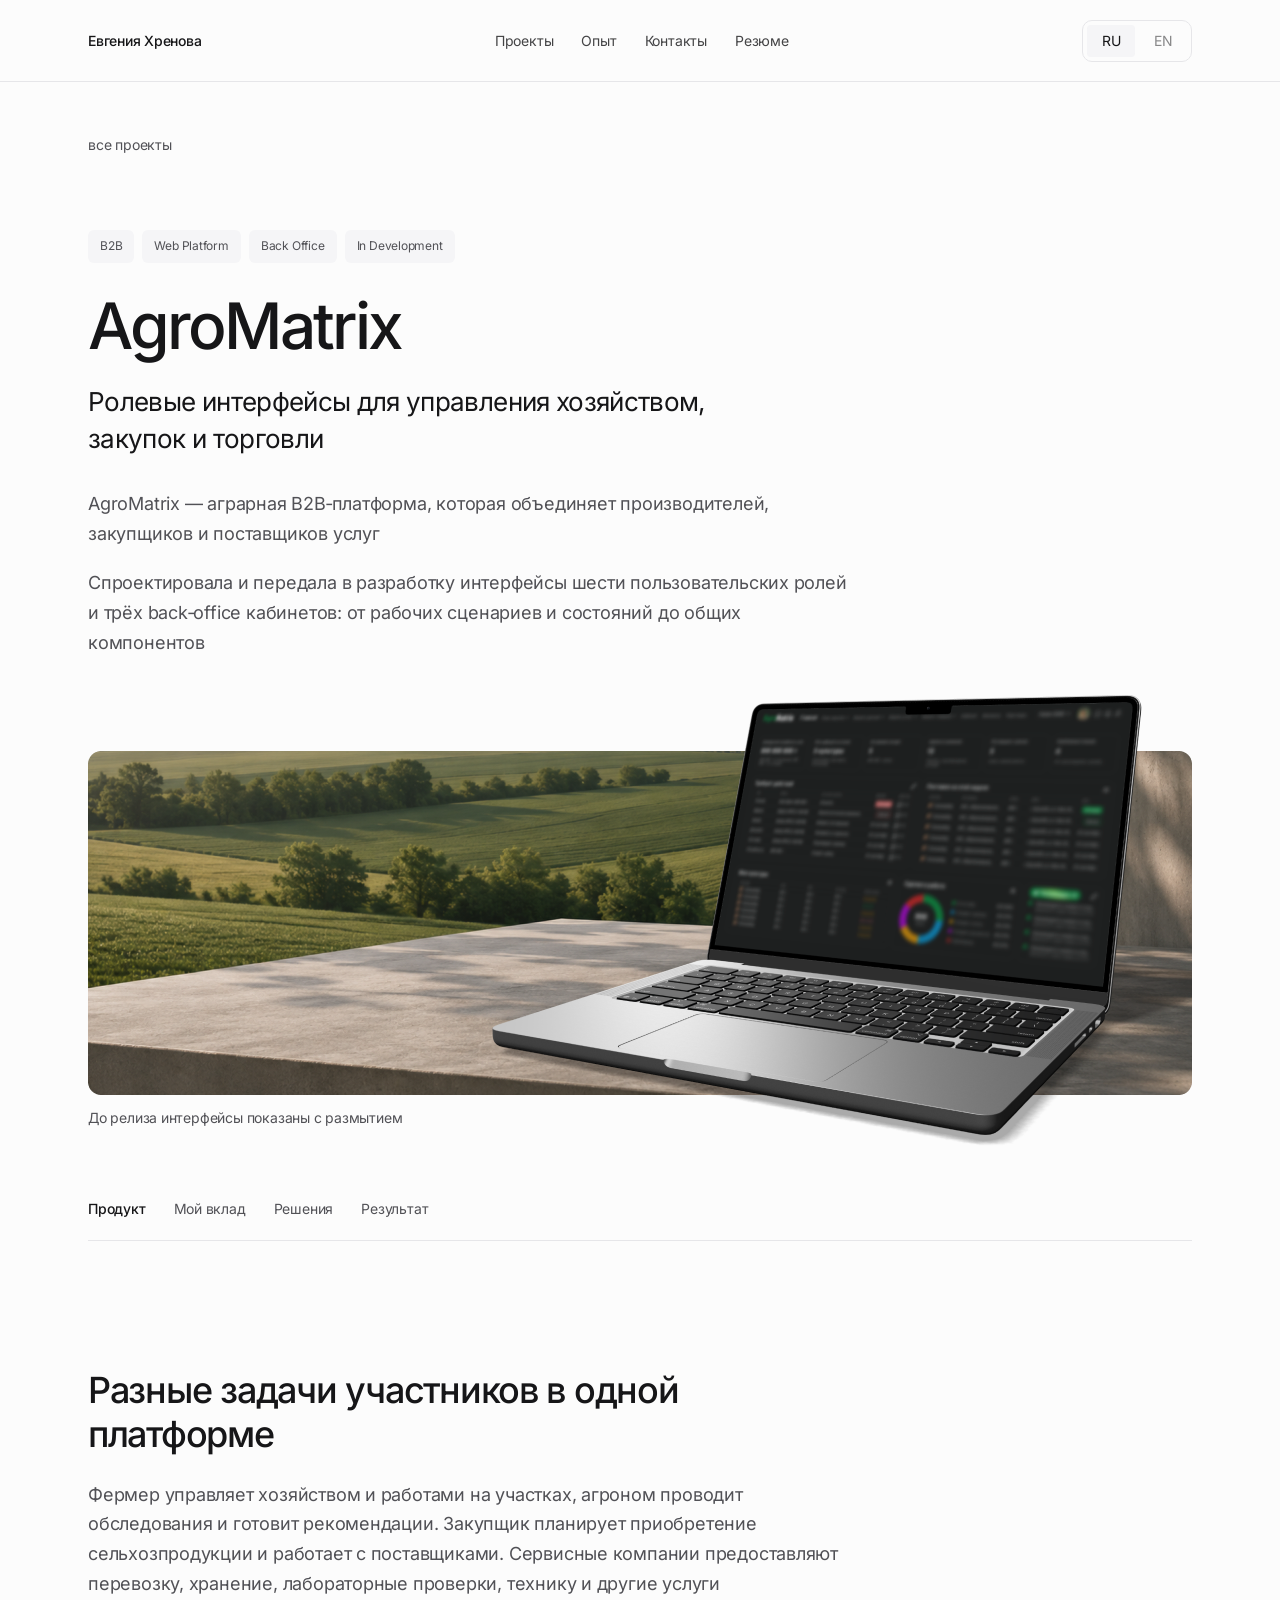
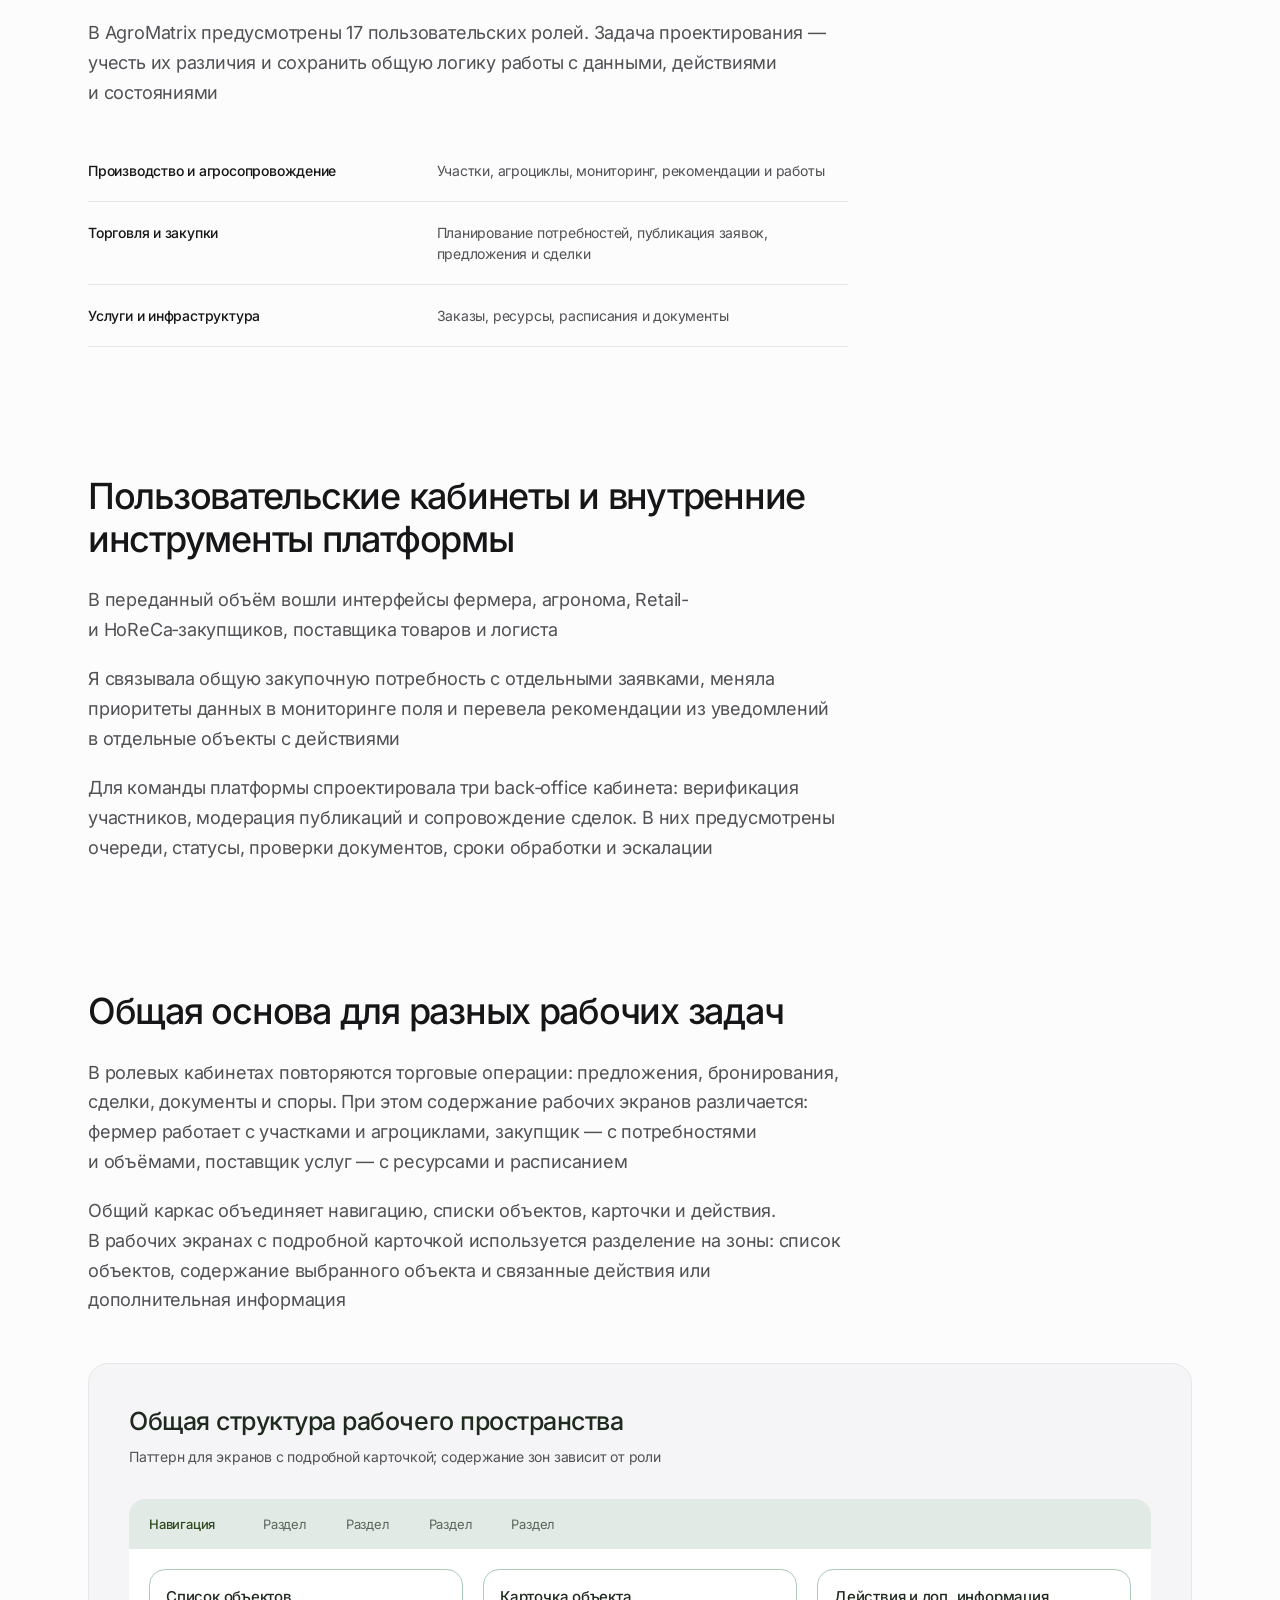
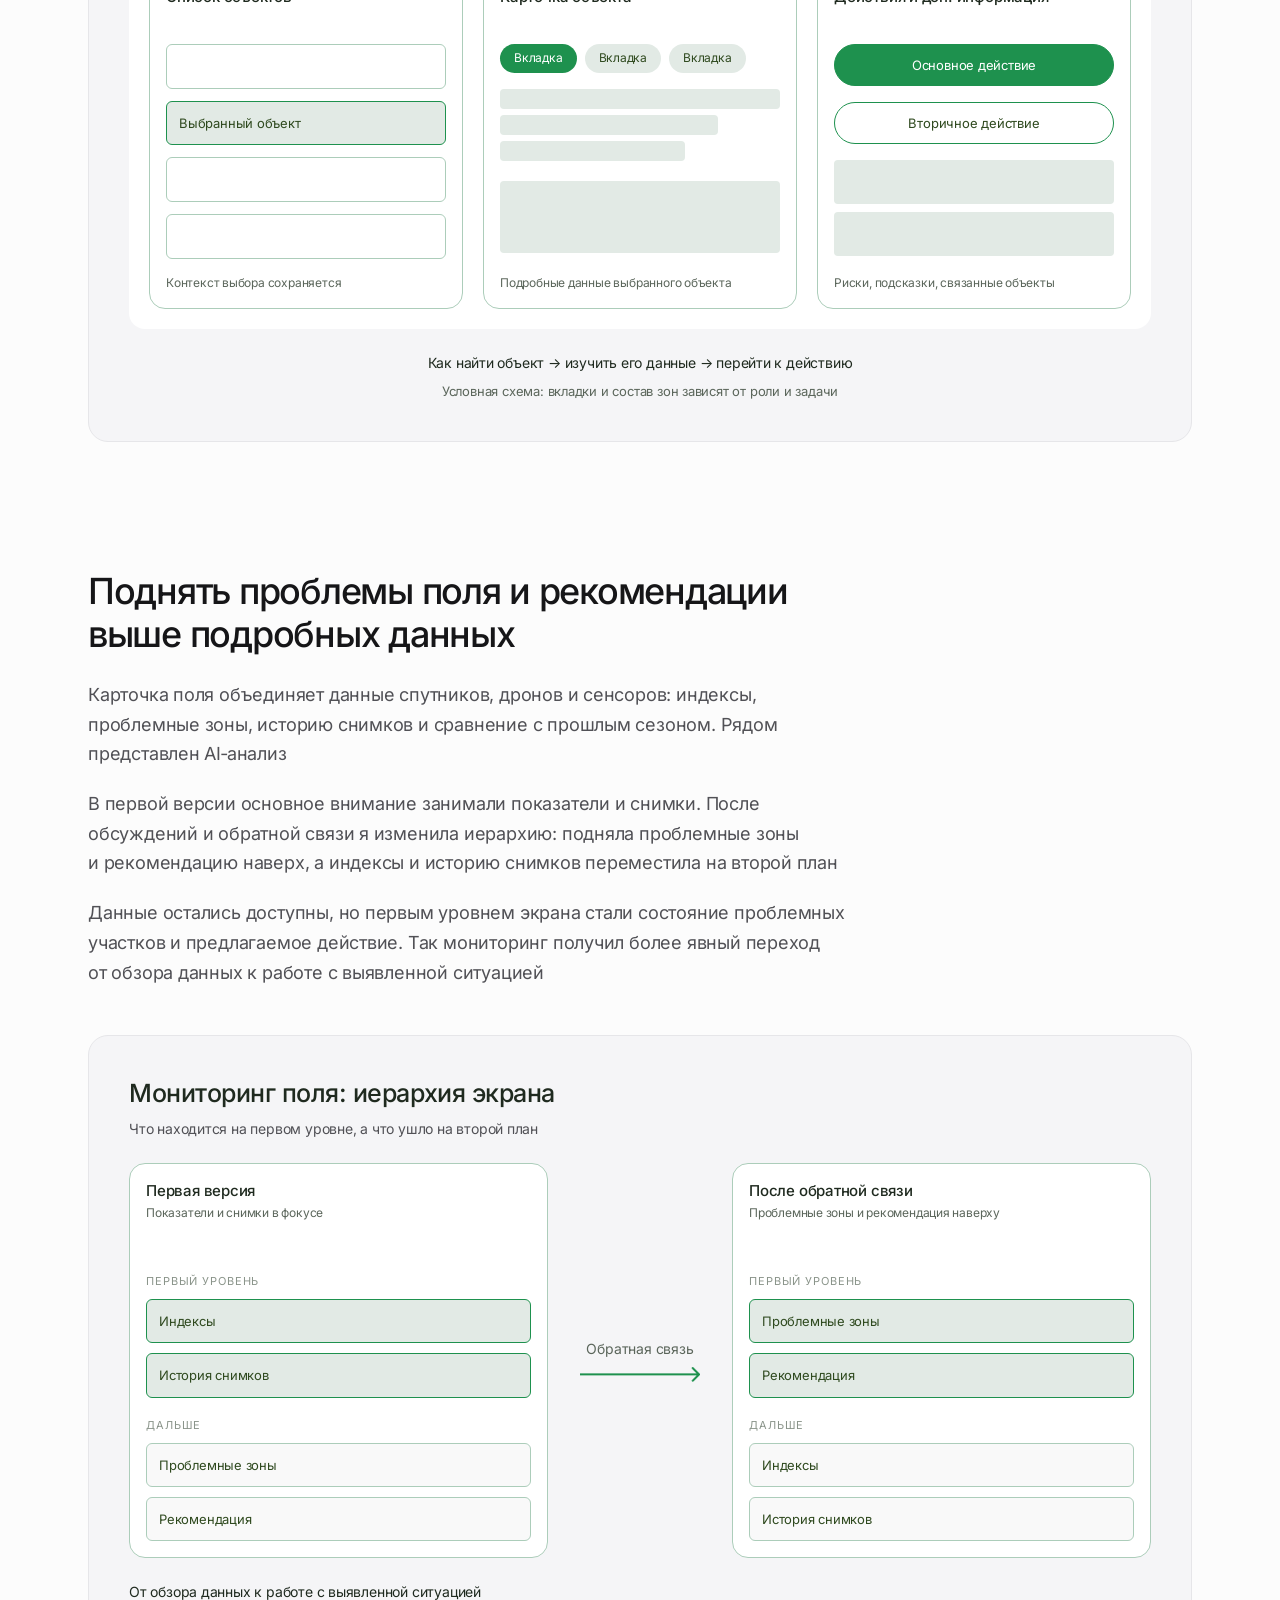
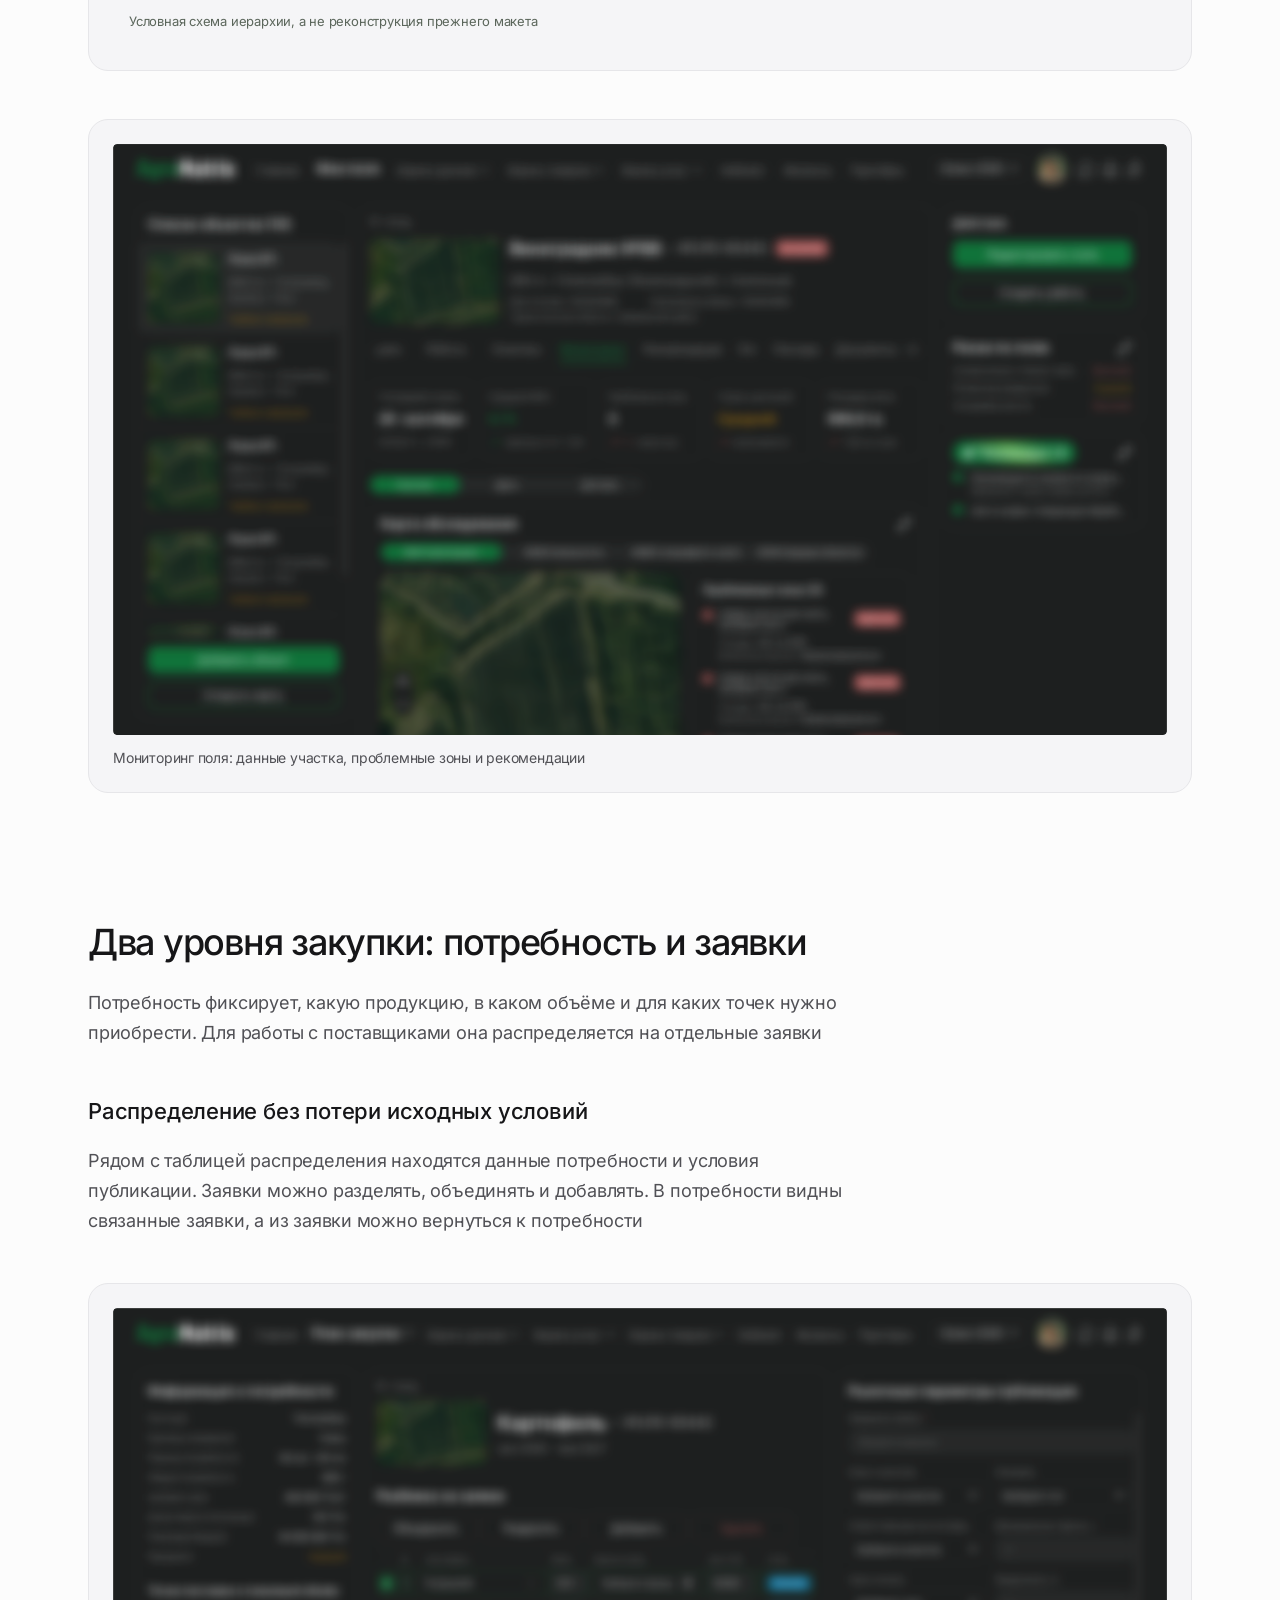
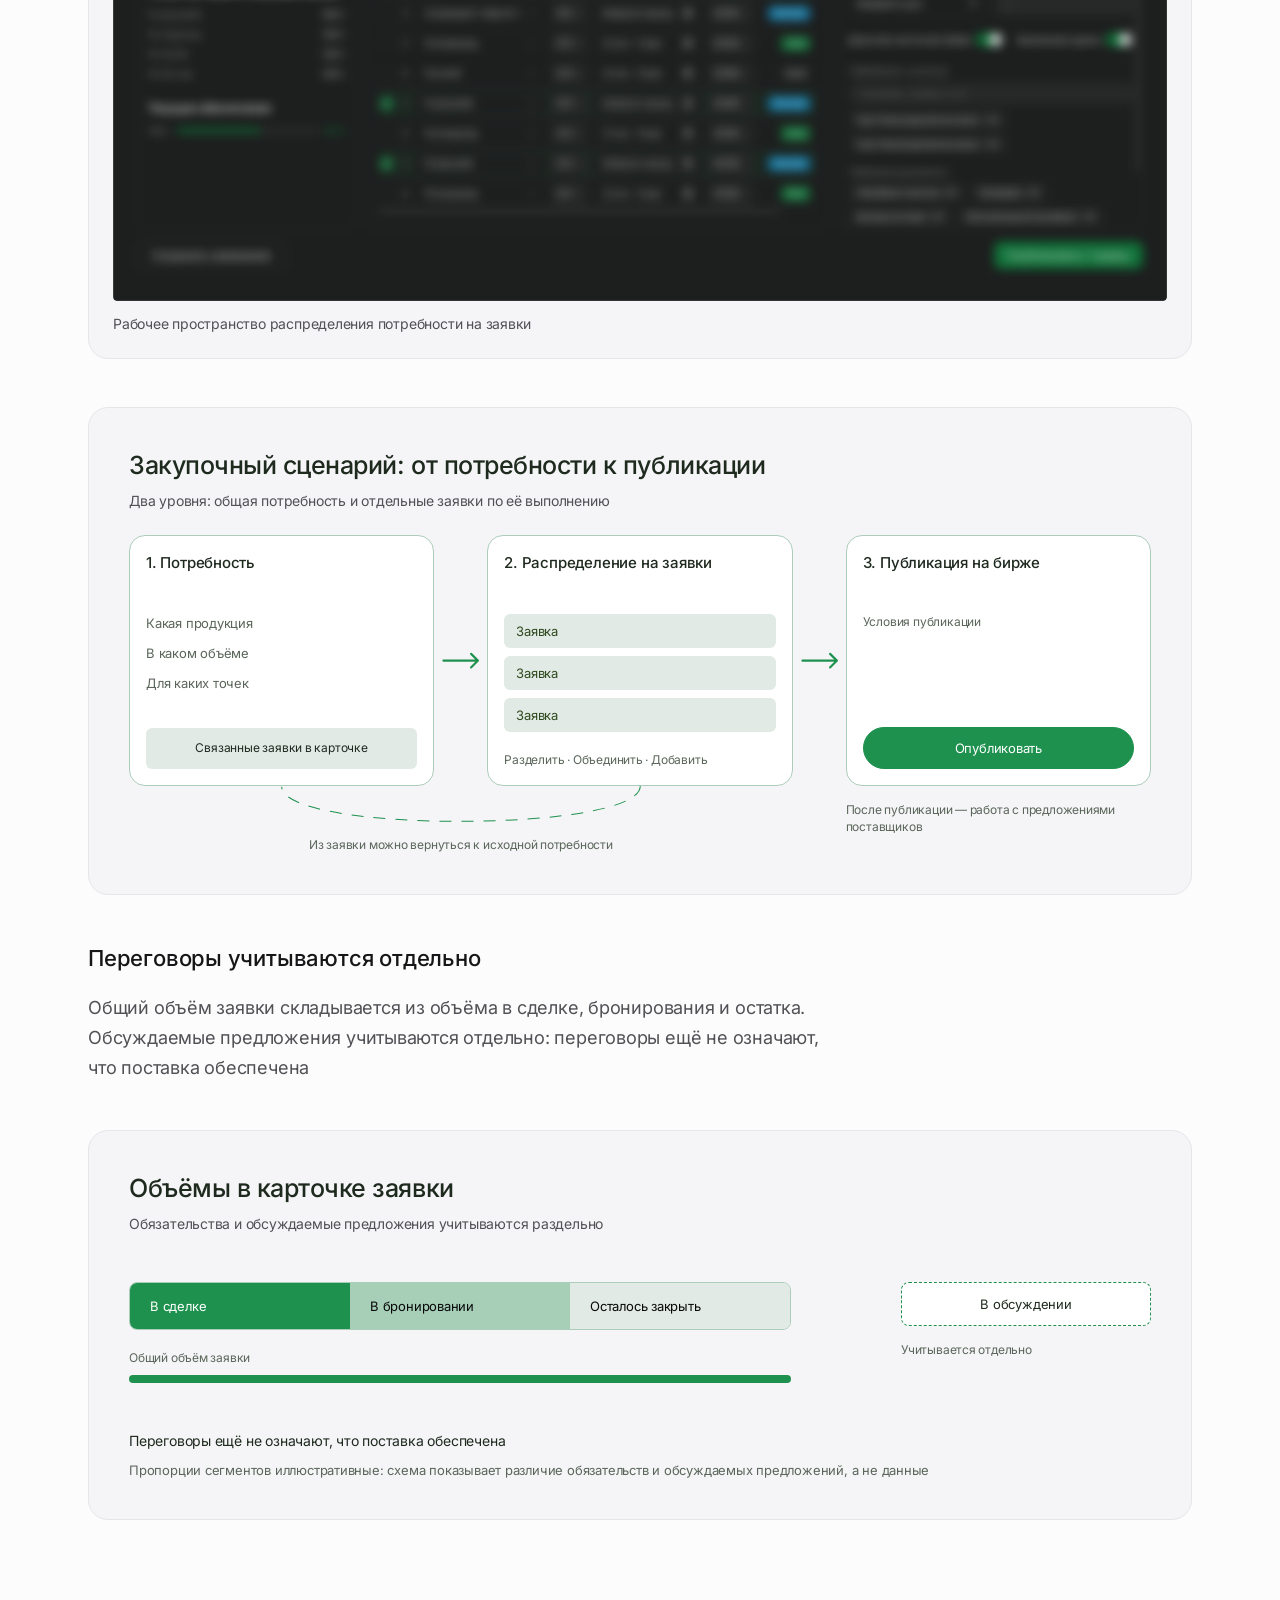
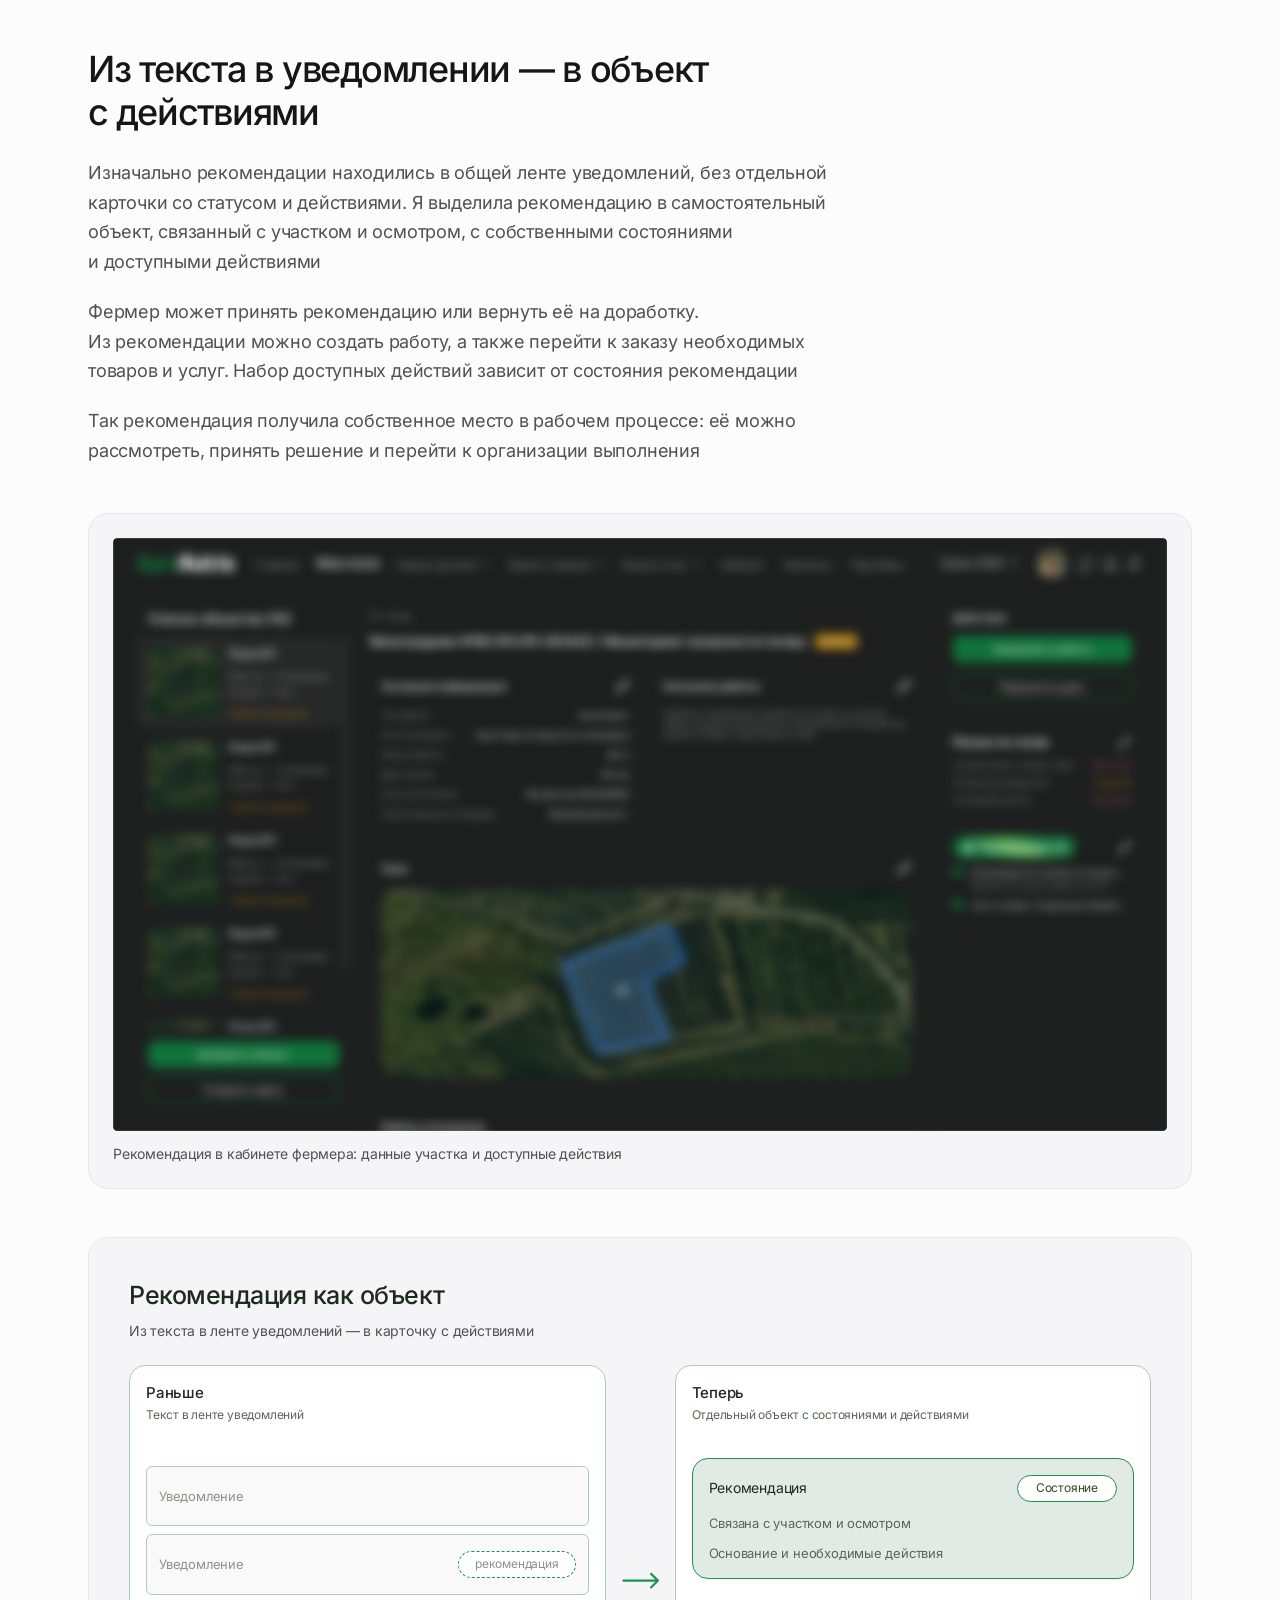
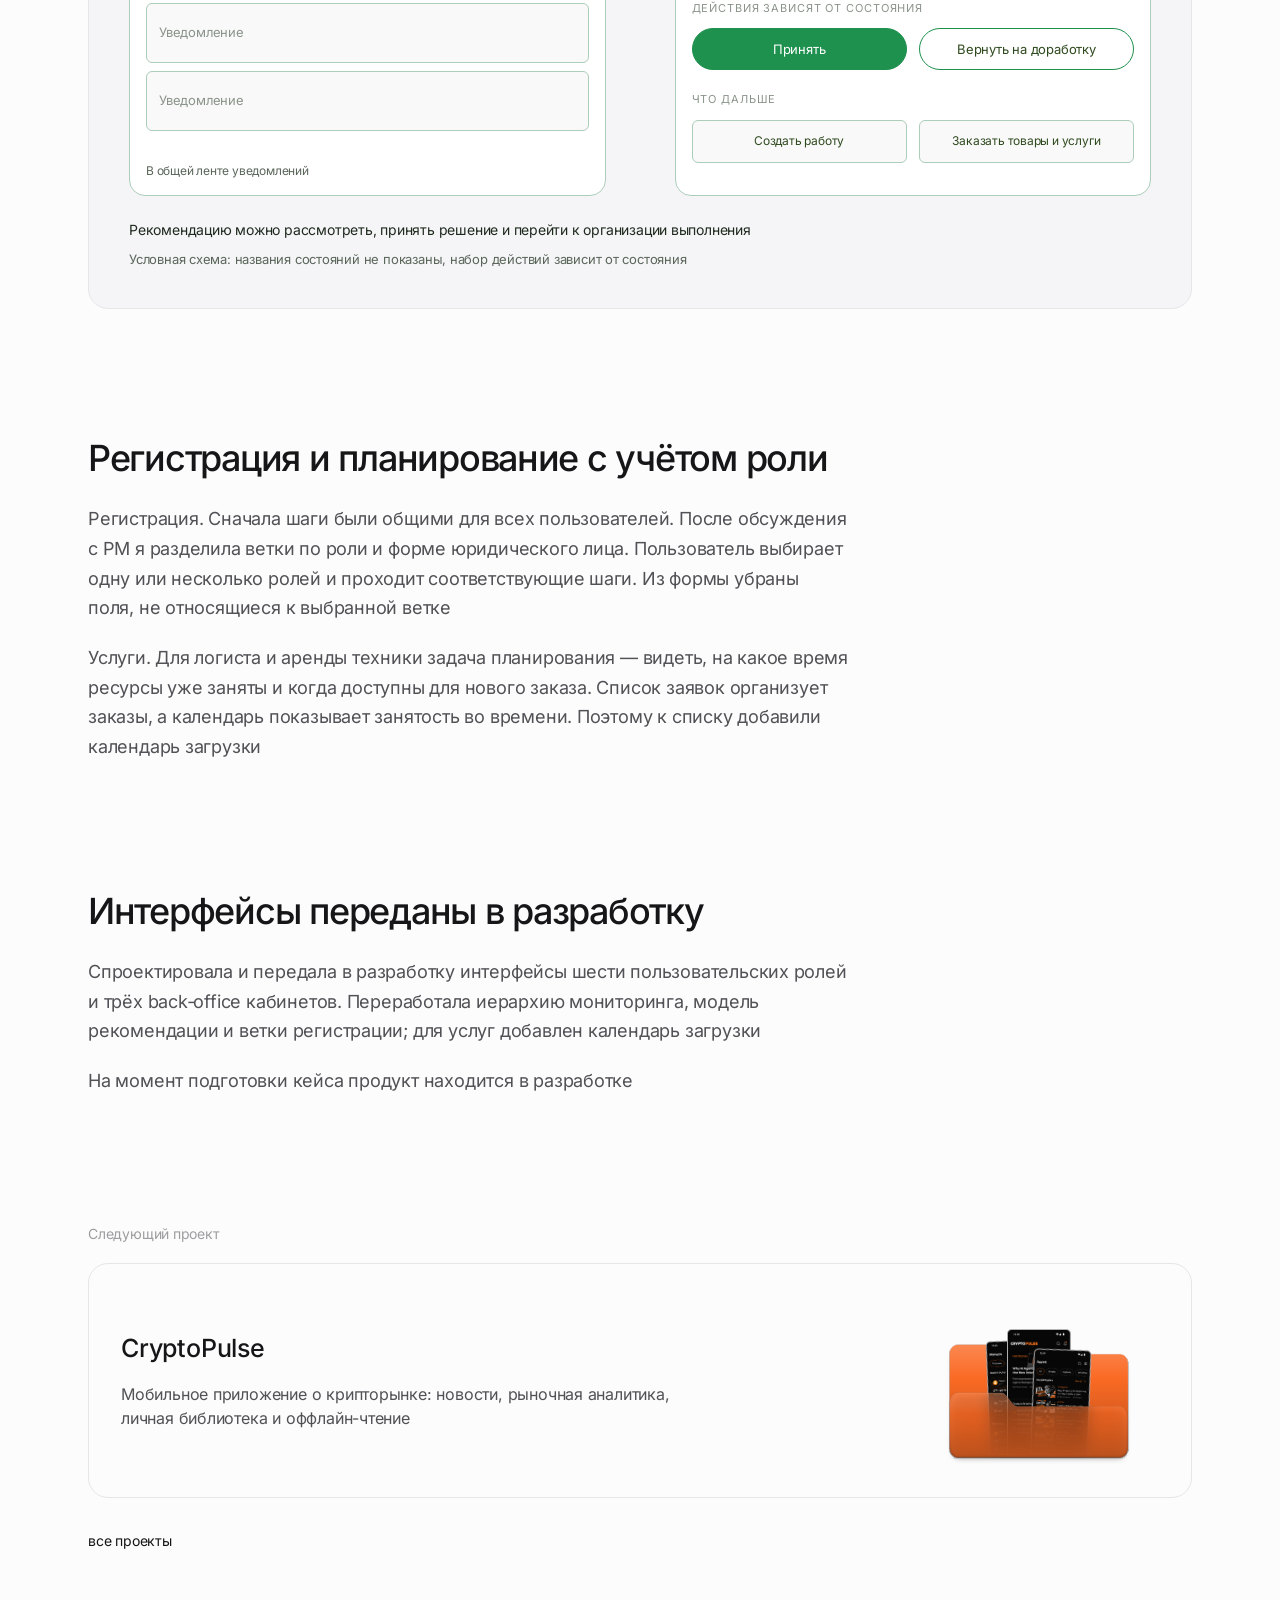
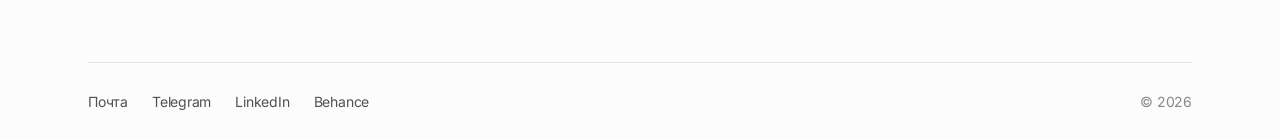
==== commit e417b2de: "Optimize decorative case images and reveal decoded PNGs progressively" ====
--- a/agromatrix/index.html
+++ b/agromatrix/index.html
@@ -1,6 +1,6 @@
 <!doctype html>
-<html lang="ru" data-project="AgroMatrix"><head><meta charset="utf-8"><meta name="viewport" content="width=device-width,initial-scale=1"><meta name="description" content="AgroMatrix — аграрная B2B‑платформа, которая объединяет производителей, закупщиков и поставщиков услуг"><meta name="theme-color" content="#fcfcfc"><title>AgroMatrix — Евгения Хренова</title><link rel="stylesheet" href="/fonts.css"><link rel="stylesheet" href="/tokens.css"><link rel="stylesheet" href="/home.css?v=3"><link rel="stylesheet" href="/case.css"><link rel="stylesheet" href="/agromatrix.css"><link rel="stylesheet" href="/folder-covers.css"><link rel="stylesheet" href="/custom-cursor.css"><link rel="stylesheet" href="/menu-hover.css?v=2"></head><body class="case-page agro-case">
+<html lang="ru" data-project="AgroMatrix"><head><meta charset="utf-8"><meta name="viewport" content="width=device-width,initial-scale=1"><meta name="description" content="AgroMatrix — аграрная B2B‑платформа, которая объединяет производителей, закупщиков и поставщиков услуг"><meta name="theme-color" content="#fcfcfc"><title>AgroMatrix — Евгения Хренова</title><link rel="stylesheet" href="/fonts.css"><link rel="stylesheet" href="/tokens.css"><link rel="stylesheet" href="/home.css?v=3"><link rel="stylesheet" href="/case.css"><link rel="stylesheet" href="/agromatrix.css"><link rel="stylesheet" href="/folder-covers.css"><link rel="stylesheet" href="/custom-cursor.css"><link rel="stylesheet" href="/menu-hover.css?v=2"><link rel="stylesheet" href="/case-images.css?v=1"><script>document.documentElement.classList.add("case-images-js")</script><script src="/case-images.js?v=1" defer onerror="document.documentElement.classList.remove('case-images-js')"></script></head><body class="case-page agro-case">
 <a class="skip" href="#context">К содержанию кейса</a><header class="site-header"><div class="site-header-inner wrap"><a class="name" href="/"><span>Евгения Хренова</span></a><nav aria-label="Основная навигация"><a href="/#projects"><span class="menu-label">Проекты</span></a><a href="/#experience"><span class="menu-label">Опыт</span></a><a href="/#contacts"><span class="menu-label">Контакты</span></a></nav><div class="language-switch" role="group" aria-label="Язык / Language"><button type="button" data-lang="ru" aria-pressed="true">RU</button><button type="button" data-lang="en" aria-pressed="false">EN</button></div></div></header>
-<main class="wrap"><div class="case-back"><a href="/#projects">все проекты</a></div><section class="case-intro"><div class="tags"><span data-copy="t2">B2B</span><span data-copy="t3">Web Platform</span><span data-copy="t45">Back Office</span><span data-copy="t4">In Development</span></div><h1>AgroMatrix</h1><p class="case-subtitle">Ролевые интерфейсы для управления хозяйством, закупок и торговли</p><p class="case-lead" data-figma-text="471:43257">AgroMatrix — аграрная B2B‑платформа, которая объединяет производителей, закупщиков и поставщиков услуг</p><p class="case-lead" data-figma-text="471:43258">Спроектировала и передала в разработку интерфейсы шести пользовательских ролей и трёх back‑office кабинетов: от рабочих сценариев и состояний до общих компонентов</p></section><figure class="agro-hero"><div class="agro-hero-art"><img src="/assets/agromatrix/hero-field-v10.png" width="1104" height="344" alt="" class="agro-hero-field" fetchpriority="high" decoding="async"><img src="/assets/agromatrix/hero-laptop-v10.png" width="706" height="467" alt="Рабочий интерфейс AgroMatrix на ноутбуке, показанный с размытием" class="agro-hero-laptop" fetchpriority="high" decoding="async"></div><figcaption>До релиза интерфейсы показаны с размытием</figcaption></figure><nav class="case-nav" aria-label="Навигация по кейсу"><a href="#context"><span class="menu-label">Продукт</span></a><a href="#contribution"><span class="menu-label">Мой вклад</span></a><a href="#solutions"><span class="menu-label">Решения</span></a><a href="#result"><span class="menu-label">Результат</span></a></nav><section id="context" class="chapter"><div class="chapter-copy"><h2 data-figma-text="471:43271">Разные задачи участников в одной платформе</h2><p data-figma-text="471:43272">Фермер управляет хозяйством и работами на участках, агроном проводит обследования и готовит рекомендации. Закупщик планирует приобретение сельхозпродукции и работает с поставщиками. Сервисные компании предоставляют перевозку, хранение, лабораторные проверки, технику и другие услуги</p><p data-figma-text="471:43273">В AgroMatrix предусмотрены 17 пользовательских ролей. Задача проектирования — учесть их различия и сохранить общую логику работы с данными, действиями и состояниями</p></div><dl class="agro-product-map"><div><dt>Производство и агросопровождение</dt><dd>Участки, агроциклы, мониторинг, рекомендации и работы</dd></div><div><dt>Торговля и закупки</dt><dd>Планирование потребностей, публикация заявок, предложения и сделки</dd></div><div><dt>Услуги и инфраструктура</dt><dd>Заказы, ресурсы, расписания и документы</dd></div></dl></section><section id="contribution" class="chapter"><div class="chapter-copy"><h2 data-figma-text="471:43286">Пользовательские кабинеты и внутренние инструменты платформы</h2><p data-figma-text="471:43287">В переданный объём вошли интерфейсы фермера, агронома, Retail- и HoReCa‑закупщиков, поставщика товаров и логиста</p><p data-figma-text="471:43288">Я связывала общую закупочную потребность с отдельными заявками, меняла приоритеты данных в мониторинге поля и перевела рекомендации из уведомлений в отдельные объекты с действиями</p><p data-figma-text="471:43289">Для команды платформы спроектировала три back‑office кабинета: верификация участников, модерация публикаций и сопровождение сделок. В них предусмотрены очереди, статусы, проверки документов, сроки обработки и эскалации</p></div></section><section id="solutions" class="chapter"><div class="chapter-copy"><h2 data-figma-text="471:43292">Общая основа для разных рабочих задач</h2><p data-figma-text="471:43293">В ролевых кабинетах повторяются торговые операции: предложения, бронирования, сделки, документы и споры. При этом содержание рабочих экранов различается: фермер работает с участками и агроциклами, закупщик — с потребностями и объёмами, поставщик услуг — с ресурсами и расписанием</p><p data-figma-text="471:43294">Общий каркас объединяет навигацию, списки объектов, карточки и действия. В рабочих экранах с подробной карточкой используется разделение на зоны: список объектов, содержание выбранного объекта и связанные действия или дополнительная информация</p></div><figure class="agro-diagram diagram-structure" aria-labelledby="diagram-structure"><header><h3 id="diagram-structure">Общая структура рабочего пространства</h3><p data-figma-text="471:43299">Паттерн для экранов с подробной карточкой; содержание зон зависит от роли</p></header><div class="workspace-pattern"><div class="workspace-navigation"><span data-figma-text="471:43302">Навигация</span><div><span data-figma-text="471:43304">Раздел</span><span data-figma-text="471:43305">Раздел</span><span data-figma-text="471:43306">Раздел</span><span data-figma-text="471:43307">Раздел</span></div></div><div class="workspace-columns"><div class="diagram-card workspace-list"><h4 data-figma-text="471:43311">Список объектов</h4><div class="workspace-list-items"><div class="diagram-row blank"></div><div class="diagram-row selected">Выбранный объект</div><div class="diagram-row blank"></div><div class="diagram-row blank"></div></div><p class="diagram-small" data-figma-text="471:43318">Контекст выбора сохраняется</p></div><div class="diagram-card workspace-detail"><h4 data-figma-text="471:43321">Карточка объекта</h4><div class="workspace-tabs"><span class="active" data-figma-text="471:43325">Вкладка</span><span data-figma-text="471:43327">Вкладка</span><span data-figma-text="471:43330">Вкладка</span></div><div class="workspace-skeleton" aria-hidden="true"><i></i><i></i><i></i><i></i></div><p class="diagram-small" data-figma-text="471:43337">Подробные данные выбранного объекта</p></div><div class="diagram-card workspace-actions"><h4 data-figma-text="471:43340">Действия и доп. информация</h4><span class="diagram-action" data-figma-text="471:43344">Основное действие</span><span class="diagram-action secondary" data-figma-text="471:43346">Вторичное действие</span><div class="workspace-action-skeleton" aria-hidden="true"><i></i><i></i></div><p class="diagram-small" data-figma-text="471:43350">Риски, подсказки, связанные объекты</p></div></div></div><figcaption class="diagram-caption"><p data-figma-text="471:43352">Как найти объект → изучить его данные → перейти к действию</p><p data-figma-text="471:43353">Условная схема: вкладки и состав зон зависят от роли и задачи</p></figcaption></figure></section><section class="chapter"><div class="chapter-copy"><h2 data-figma-text="471:43356">Поднять проблемы поля и рекомендации выше подробных данных</h2><p data-figma-text="471:43357">Карточка поля объединяет данные спутников, дронов и сенсоров: индексы, проблемные зоны, историю снимков и сравнение с прошлым сезоном. Рядом представлен AI‑анализ</p><p data-figma-text="471:43358">В первой версии основное внимание занимали показатели и снимки. После обсуждений и обратной связи я изменила иерархию: подняла проблемные зоны и рекомендацию наверх, а индексы и историю снимков переместила на второй план</p><p data-figma-text="471:43359">Данные остались доступны, но первым уровнем экрана стали состояние проблемных участков и предлагаемое действие. Так мониторинг получил более явный переход от обзора данных к работе с выявленной ситуацией</p></div><figure class="agro-diagram diagram-monitoring" aria-labelledby="diagram-monitoring"><header><h3 id="diagram-monitoring">Мониторинг поля: иерархия экрана</h3><p data-figma-text="471:43363">Что находится на первом уровне, а что ушло на второй план</p></header><div class="comparison-grid"><div class="diagram-card monitoring-card"><header><h4 data-figma-text="471:43368">Первая версия</h4><p class="diagram-small" data-figma-text="471:43369">Показатели и снимки в фокусе</p></header><p class="diagram-eyebrow" data-figma-text="471:43372">ПЕРВЫЙ УРОВЕНЬ</p><div class="diagram-row selected">Индексы</div><div class="diagram-row selected">История снимков</div><p class="diagram-eyebrow" data-figma-text="471:43379">ДАЛЬШЕ</p><div class="diagram-row ">Проблемные зоны</div><div class="diagram-row ">Рекомендация</div></div><div class="diagram-connector" aria-hidden="false"><p data-figma-text="471:43386">Обратная связь</p><img src="/assets/agromatrix/feedback-arrow-v10.png" width="121" height="15" alt="" loading="lazy" decoding="async"></div><div class="diagram-card monitoring-card"><header><h4 data-figma-text="471:43391">После обратной связи</h4><p class="diagram-small" data-figma-text="471:43392">Проблемные зоны и рекомендация наверху</p></header><p class="diagram-eyebrow" data-figma-text="471:43395">ПЕРВЫЙ УРОВЕНЬ</p><div class="diagram-row selected">Проблемные зоны</div><div class="diagram-row selected">Рекомендация</div><p class="diagram-eyebrow" data-figma-text="471:43402">ДАЛЬШЕ</p><div class="diagram-row ">Индексы</div><div class="diagram-row ">История снимков</div></div></div><figcaption class="diagram-caption"><p data-figma-text="471:43409">От обзора данных к работе с выявленной ситуацией</p><p data-figma-text="471:43410">Условная схема иерархии, а не реконструкция прежнего макета</p></figcaption></figure><figure class="agro-interface"><img src="/assets/agromatrix/monitoring-blurred-v10.png" width="1056" height="592" alt="Мониторинг поля: данные участка, проблемные зоны и рекомендации" loading="lazy" decoding="async"><figcaption data-figma-text="481:30724">Мониторинг поля: данные участка, проблемные зоны и рекомендации</figcaption></figure></section><section class="chapter"><div class="chapter-copy"><h2 data-figma-text="471:43413">Два уровня закупки: потребность и заявки</h2><p data-figma-text="471:43414">Потребность фиксирует, какую продукцию, в каком объёме и для каких точек нужно приобрести. Для работы с поставщиками она распределяется на отдельные заявки</p></div><div class="agro-subsection chapter-copy"><h3 data-figma-text="471:43415">Распределение без потери исходных условий</h3><p data-figma-text="471:43416">Рядом с таблицей распределения находятся данные потребности и условия публикации. Заявки можно разделять, объединять и добавлять. В потребности видны связанные заявки, а из заявки можно вернуться к потребности</p></div><figure class="agro-interface"><img src="/assets/agromatrix/distribution-blurred-v10.png" width="1056" height="594" alt="Рабочее пространство распределения потребности на заявки" loading="lazy" decoding="async"><figcaption data-figma-text="477:45637">Рабочее пространство распределения потребности на заявки</figcaption></figure><figure class="agro-diagram diagram-route" aria-labelledby="diagram-route"><header><h3 id="diagram-route">Закупочный сценарий: от потребности к публикации</h3><p data-figma-text="471:43425">Два уровня: общая потребность и отдельные заявки по её выполнению</p></header><div class="route-grid"><div class="diagram-card route-card"><h4><span aria-hidden="true">1. </span><span data-figma-text="471:43429">Потребность</span></h4><div class="route-questions"><p data-figma-text="471:43432">Какая продукция</p><p data-figma-text="471:43433">В каком объёме</p><p data-figma-text="471:43434">Для каких точек</p></div><p class="related-request" data-figma-text="471:43436">Связанные заявки в карточке</p></div><div class="diagram-connector" aria-hidden="true"><img src="/assets/agromatrix/next-arrow-v10.png" width="37" height="24" alt="" loading="lazy" decoding="async"></div><div class="diagram-card route-card"><h4><span aria-hidden="true">2. </span><span data-figma-text="471:43442">Распределение на заявки</span></h4><div class="route-requests"><div class="diagram-row ">Заявка</div><div class="diagram-row ">Заявка</div><div class="diagram-row ">Заявка</div></div><p class="diagram-small" data-figma-text="471:43452">Разделить · Объединить · Добавить</p></div><div class="route-return"><img src="/assets/agromatrix/return-arrow-linked.svg" width="1000" height="64" alt="" loading="lazy" decoding="async"><p class="diagram-small" data-figma-text="471:43469">Из заявки можно вернуться к исходной потребности</p></div><div class="diagram-connector" aria-hidden="true"><img src="/assets/agromatrix/next-arrow-v10.png" width="37" height="24" alt="" loading="lazy" decoding="async"></div><div class="route-final"><div class="diagram-card route-card"><h4><span aria-hidden="true">3. </span><span data-figma-text="471:43459">Публикация на бирже</span></h4><p class="diagram-small" data-figma-text="471:43461">Условия публикации</p><span class="diagram-action" data-figma-text="471:43463">Опубликовать</span></div><p class="diagram-small" data-figma-text="471:43464">После публикации — работа с предложениями поставщиков</p></div></div></figure><div class="agro-subsection chapter-copy"><h3 data-figma-text="471:43471">Переговоры учитываются отдельно</h3><p data-figma-text="471:43472">Общий объём заявки складывается из объёма в сделке, бронирования и остатка. Обсуждаемые предложения учитываются отдельно: переговоры ещё не означают, что поставка обеспечена</p></div><figure class="agro-diagram diagram-volumes" aria-labelledby="diagram-volumes"><header><h3 id="diagram-volumes">Объёмы в карточке заявки</h3><p data-figma-text="471:43476">Обязательства и обсуждаемые предложения учитываются раздельно</p></header><div class="volume-groups"><div class="volume-total"><div class="volume-segments"><span data-figma-text="471:43481">В сделке</span><span data-figma-text="471:43483">В бронировании</span><span data-figma-text="471:43485">Осталось закрыть</span></div><p class="diagram-small" data-figma-text="471:43487">Общий объём заявки</p><div class="volume-total-bar" aria-hidden="true"></div></div><div class="volume-discussion"><span data-figma-text="471:43491">В обсуждении</span><p class="diagram-small" data-figma-text="471:43492">Учитывается отдельно</p></div></div><figcaption class="diagram-caption"><p data-figma-text="471:43494">Переговоры ещё не означают, что поставка обеспечена</p><p data-figma-text="471:43495">Пропорции сегментов иллюстративные: схема показывает различие обязательств и обсуждаемых предложений, а не данные</p></figcaption></figure></section><section class="chapter"><div class="chapter-copy"><h2 data-figma-text="471:43498">Из текста в уведомлении — в объект с действиями</h2><p data-figma-text="471:43499">Изначально рекомендации находились в общей ленте уведомлений, без отдельной карточки со статусом и действиями. Я выделила рекомендацию в самостоятельный объект, связанный с участком и осмотром, с собственными состояниями и доступными действиями</p><p data-figma-text="471:43500">Фермер может принять рекомендацию или вернуть её на доработку. Из рекомендации можно создать работу, а также перейти к заказу необходимых товаров и услуг. Набор доступных действий зависит от состояния рекомендации</p><p data-figma-text="471:43501">Так рекомендация получила собственное место в рабочем процессе: её можно рассмотреть, принять решение и перейти к организации выполнения</p></div><figure class="agro-interface"><img src="/assets/agromatrix/recommendation-blurred-v10.png" width="1056" height="594" alt="Рекомендация в кабинете фермера: данные участка и доступные действия" loading="lazy" decoding="async"><figcaption data-figma-text="477:46117">Рекомендация в кабинете фермера: данные участка и доступные действия</figcaption></figure><figure class="agro-diagram diagram-recommendation" aria-labelledby="diagram-recommendation"><header><h3 id="diagram-recommendation">Рекомендация как объект</h3><p data-figma-text="471:43510">Из текста в ленте уведомлений — в карточку с действиями</p></header><div class="recommendation-grid"><div class="diagram-card notification-card"><header><h4 data-figma-text="471:43515">Раньше</h4><p class="diagram-small" data-figma-text="471:43516">Текст в ленте уведомлений</p></header><div class="notification-list"><div class="notification-row"><span data-figma-text="471:43519">Уведомление</span></div><div class="notification-row"><span data-figma-text="471:43521">Уведомление</span><span class="notification-tag" data-figma-text="471:43523">рекомендация</span></div><div class="notification-row"><span data-figma-text="471:43525">Уведомление</span></div><div class="notification-row"><span data-figma-text="471:43527">Уведомление</span></div></div><p class="diagram-small" data-figma-text="471:43528">В общей ленте уведомлений</p></div><div class="diagram-connector" aria-hidden="true"><img src="/assets/agromatrix/next-arrow-v10.png" width="37" height="24" alt="" loading="lazy" decoding="async"></div><div class="diagram-card recommendation-card"><header><h4 data-figma-text="471:43535">Теперь</h4><p class="diagram-small" data-figma-text="471:43536">Отдельный объект с состояниями и действиями</p></header><div class="recommendation-object"><div><span data-figma-text="471:43540">Рекомендация</span><span class="object-state" data-figma-text="471:43542">Состояние</span></div><p data-figma-text="471:43543">Связана с участком и осмотром</p><p data-figma-text="471:43544">Основание и необходимые действия</p></div><p class="diagram-eyebrow" data-figma-text="471:43546">ДЕЙСТВИЯ ЗАВИСЯТ ОТ СОСТОЯНИЯ</p><div class="recommendation-actions"><span class="diagram-action" data-figma-text="471:43549">Принять</span><span class="diagram-action secondary" data-figma-text="471:43551">Вернуть на доработку</span></div><p class="diagram-eyebrow" data-figma-text="471:43553">ЧТО ДАЛЬШЕ</p><div class="recommendation-actions"><span class="diagram-row" data-figma-text="471:43556">Создать работу</span><span class="diagram-row" data-figma-text="471:43558">Заказать товары и услуги</span></div></div></div><figcaption class="diagram-caption"><p data-figma-text="471:43560">Рекомендацию можно рассмотреть, принять решение и перейти к организации выполнения</p><p data-figma-text="471:43561">Условная схема: названия состояний не показаны, набор действий зависит от состояния</p></figcaption></figure></section><section class="chapter"><div class="chapter-copy"><h2 data-figma-text="471:43564">Регистрация и планирование с учётом роли</h2><p data-figma-text="471:43565">Регистрация. Сначала шаги были общими для всех пользователей. После обсуждения с PM я разделила ветки по роли и форме юридического лица. Пользователь выбирает одну или несколько ролей и проходит соответствующие шаги. Из формы убраны поля, не относящиеся к выбранной ветке</p><p data-figma-text="471:43566">Услуги. Для логиста и аренды техники задача планирования — видеть, на какое время ресурсы уже заняты и когда доступны для нового заказа. Список заявок организует заказы, а календарь показывает занятость во времени. Поэтому к списку добавили календарь загрузки</p></div></section><section id="result" class="chapter"><div class="chapter-copy"><h2 data-figma-text="471:43569">Интерфейсы переданы в разработку</h2><p data-figma-text="471:43570">Спроектировала и передала в разработку интерфейсы шести пользовательских ролей и трёх back‑office кабинетов. Переработала иерархию мониторинга, модель рекомендации и ветки регистрации; для услуг добавлен календарь загрузки</p><p data-figma-text="471:43571">На момент подготовки кейса продукт находится в разработке</p></div></section><section class="next-project" aria-label="Следующий проект"><p class="chapter-kicker">Следующий проект</p><a class="next-project-card project-folder" href="/cryptopulse/" aria-label="Открыть кейс CryptoPulse"><div class="next-project-copy"><h2>CryptoPulse</h2><p data-copy="t5">Мобильное приложение о крипторынке: новости, рыночная аналитика, личная библиотека и оффлайн-чтение</p></div><div class="cover folder-cover" aria-hidden="true"><div class="folder-stage" style="left:11.3382900%;top:7.9182158%;width:77.3646415%;height:91.8513034%"><img class="folder-layer folder-back" data-figma-layer="271:11574" src="/assets/folders/cryptopulse-back.svg" width="417" height="270" style="left:-0.0000147%;top:22.4752492%;width:99.9999927%;height:77.5247508%" alt="" loading="lazy" decoding="async"><span class="folder-screen-clip"><img class="folder-layer folder-screen" data-figma-layer="271:11575" src="/assets/folders/cryptopulse-screen-0.png" width="327" height="586" style="left:3.6529727%;top:4.3635226%;width:39.2421742%;height:84.0605637%;--rest-x:30.6473158%;--rest-y:16.4085308%;--rest-angle:6.00000deg" alt="" loading="lazy" decoding="async"><img class="folder-layer folder-screen" data-figma-layer="271:11740" src="/assets/folders/cryptopulse-screen-1.png" width="284" height="620" style="left:32.9631847%;top:-2.8542003%;width:34.0443391%;height:89.0804598%;--rest-x:0.0193589%;--rest-y:17.4193548%;--rest-angle:0.00000deg" alt="" loading="lazy" decoding="async"><img class="folder-layer folder-screen" data-figma-layer="271:11906" src="/assets/folders/cryptopulse-screen-2.png" width="327" height="586" style="left:55.6636145%;top:10.1208391%;width:39.2421742%;height:84.0605462%;--rest-x:-28.9946109%;--rest-y:16.4085342%;--rest-angle:-6.00000deg" alt="" loading="lazy" decoding="async"></span><span class="folder-glass" style="left:0.4966729%;top:53.2673277%;width:99.0066322%;height:44.8514916%;--pocket-mask:url('/assets/folders/cryptopulse-front.svg')"></span><img class="folder-layer folder-front" data-figma-layer="271:11988" src="/assets/folders/cryptopulse-front.svg" width="413" height="157" style="left:0.4966729%;top:53.2673277%;width:99.0066322%;height:44.8514916%" alt="" loading="lazy" decoding="async"></div></div></a><a class="back-projects" href="/#projects">все проекты</a></section>
+<main class="wrap"><div class="case-back"><a href="/#projects">все проекты</a></div><section class="case-intro"><div class="tags"><span data-copy="t2">B2B</span><span data-copy="t3">Web Platform</span><span data-copy="t45">Back Office</span><span data-copy="t4">In Development</span></div><h1>AgroMatrix</h1><p class="case-subtitle">Ролевые интерфейсы для управления хозяйством, закупок и торговли</p><p class="case-lead" data-figma-text="471:43257">AgroMatrix — аграрная B2B‑платформа, которая объединяет производителей, закупщиков и поставщиков услуг</p><p class="case-lead" data-figma-text="471:43258">Спроектировала и передала в разработку интерфейсы шести пользовательских ролей и трёх back‑office кабинетов: от рабочих сценариев и состояний до общих компонентов</p></section><figure class="agro-hero"><div class="agro-hero-art"><img src="/assets/agromatrix/hero-field-v10.webp" width="1104" height="344" alt="" class="agro-hero-field" fetchpriority="high" decoding="async"><img src="/assets/agromatrix/hero-laptop-v10.webp" width="706" height="467" alt="Рабочий интерфейс AgroMatrix на ноутбуке, показанный с размытием" class="agro-hero-laptop" fetchpriority="high" decoding="async"></div><figcaption>До релиза интерфейсы показаны с размытием</figcaption></figure><nav class="case-nav" aria-label="Навигация по кейсу"><a href="#context"><span class="menu-label">Продукт</span></a><a href="#contribution"><span class="menu-label">Мой вклад</span></a><a href="#solutions"><span class="menu-label">Решения</span></a><a href="#result"><span class="menu-label">Результат</span></a></nav><section id="context" class="chapter"><div class="chapter-copy"><h2 data-figma-text="471:43271">Разные задачи участников в одной платформе</h2><p data-figma-text="471:43272">Фермер управляет хозяйством и работами на участках, агроном проводит обследования и готовит рекомендации. Закупщик планирует приобретение сельхозпродукции и работает с поставщиками. Сервисные компании предоставляют перевозку, хранение, лабораторные проверки, технику и другие услуги</p><p data-figma-text="471:43273">В AgroMatrix предусмотрены 17 пользовательских ролей. Задача проектирования — учесть их различия и сохранить общую логику работы с данными, действиями и состояниями</p></div><dl class="agro-product-map"><div><dt>Производство и агросопровождение</dt><dd>Участки, агроциклы, мониторинг, рекомендации и работы</dd></div><div><dt>Торговля и закупки</dt><dd>Планирование потребностей, публикация заявок, предложения и сделки</dd></div><div><dt>Услуги и инфраструктура</dt><dd>Заказы, ресурсы, расписания и документы</dd></div></dl></section><section id="contribution" class="chapter"><div class="chapter-copy"><h2 data-figma-text="471:43286">Пользовательские кабинеты и внутренние инструменты платформы</h2><p data-figma-text="471:43287">В переданный объём вошли интерфейсы фермера, агронома, Retail- и HoReCa‑закупщиков, поставщика товаров и логиста</p><p data-figma-text="471:43288">Я связывала общую закупочную потребность с отдельными заявками, меняла приоритеты данных в мониторинге поля и перевела рекомендации из уведомлений в отдельные объекты с действиями</p><p data-figma-text="471:43289">Для команды платформы спроектировала три back‑office кабинета: верификация участников, модерация публикаций и сопровождение сделок. В них предусмотрены очереди, статусы, проверки документов, сроки обработки и эскалации</p></div></section><section id="solutions" class="chapter"><div class="chapter-copy"><h2 data-figma-text="471:43292">Общая основа для разных рабочих задач</h2><p data-figma-text="471:43293">В ролевых кабинетах повторяются торговые операции: предложения, бронирования, сделки, документы и споры. При этом содержание рабочих экранов различается: фермер работает с участками и агроциклами, закупщик — с потребностями и объёмами, поставщик услуг — с ресурсами и расписанием</p><p data-figma-text="471:43294">Общий каркас объединяет навигацию, списки объектов, карточки и действия. В рабочих экранах с подробной карточкой используется разделение на зоны: список объектов, содержание выбранного объекта и связанные действия или дополнительная информация</p></div><figure class="agro-diagram diagram-structure" aria-labelledby="diagram-structure"><header><h3 id="diagram-structure">Общая структура рабочего пространства</h3><p data-figma-text="471:43299">Паттерн для экранов с подробной карточкой; содержание зон зависит от роли</p></header><div class="workspace-pattern"><div class="workspace-navigation"><span data-figma-text="471:43302">Навигация</span><div><span data-figma-text="471:43304">Раздел</span><span data-figma-text="471:43305">Раздел</span><span data-figma-text="471:43306">Раздел</span><span data-figma-text="471:43307">Раздел</span></div></div><div class="workspace-columns"><div class="diagram-card workspace-list"><h4 data-figma-text="471:43311">Список объектов</h4><div class="workspace-list-items"><div class="diagram-row blank"></div><div class="diagram-row selected">Выбранный объект</div><div class="diagram-row blank"></div><div class="diagram-row blank"></div></div><p class="diagram-small" data-figma-text="471:43318">Контекст выбора сохраняется</p></div><div class="diagram-card workspace-detail"><h4 data-figma-text="471:43321">Карточка объекта</h4><div class="workspace-tabs"><span class="active" data-figma-text="471:43325">Вкладка</span><span data-figma-text="471:43327">Вкладка</span><span data-figma-text="471:43330">Вкладка</span></div><div class="workspace-skeleton" aria-hidden="true"><i></i><i></i><i></i><i></i></div><p class="diagram-small" data-figma-text="471:43337">Подробные данные выбранного объекта</p></div><div class="diagram-card workspace-actions"><h4 data-figma-text="471:43340">Действия и доп. информация</h4><span class="diagram-action" data-figma-text="471:43344">Основное действие</span><span class="diagram-action secondary" data-figma-text="471:43346">Вторичное действие</span><div class="workspace-action-skeleton" aria-hidden="true"><i></i><i></i></div><p class="diagram-small" data-figma-text="471:43350">Риски, подсказки, связанные объекты</p></div></div></div><figcaption class="diagram-caption"><p data-figma-text="471:43352">Как найти объект → изучить его данные → перейти к действию</p><p data-figma-text="471:43353">Условная схема: вкладки и состав зон зависят от роли и задачи</p></figcaption></figure></section><section class="chapter"><div class="chapter-copy"><h2 data-figma-text="471:43356">Поднять проблемы поля и рекомендации выше подробных данных</h2><p data-figma-text="471:43357">Карточка поля объединяет данные спутников, дронов и сенсоров: индексы, проблемные зоны, историю снимков и сравнение с прошлым сезоном. Рядом представлен AI‑анализ</p><p data-figma-text="471:43358">В первой версии основное внимание занимали показатели и снимки. После обсуждений и обратной связи я изменила иерархию: подняла проблемные зоны и рекомендацию наверх, а индексы и историю снимков переместила на второй план</p><p data-figma-text="471:43359">Данные остались доступны, но первым уровнем экрана стали состояние проблемных участков и предлагаемое действие. Так мониторинг получил более явный переход от обзора данных к работе с выявленной ситуацией</p></div><figure class="agro-diagram diagram-monitoring" aria-labelledby="diagram-monitoring"><header><h3 id="diagram-monitoring">Мониторинг поля: иерархия экрана</h3><p data-figma-text="471:43363">Что находится на первом уровне, а что ушло на второй план</p></header><div class="comparison-grid"><div class="diagram-card monitoring-card"><header><h4 data-figma-text="471:43368">Первая версия</h4><p class="diagram-small" data-figma-text="471:43369">Показатели и снимки в фокусе</p></header><p class="diagram-eyebrow" data-figma-text="471:43372">ПЕРВЫЙ УРОВЕНЬ</p><div class="diagram-row selected">Индексы</div><div class="diagram-row selected">История снимков</div><p class="diagram-eyebrow" data-figma-text="471:43379">ДАЛЬШЕ</p><div class="diagram-row ">Проблемные зоны</div><div class="diagram-row ">Рекомендация</div></div><div class="diagram-connector" aria-hidden="false"><p data-figma-text="471:43386">Обратная связь</p><img src="/assets/agromatrix/feedback-arrow-v10.png" width="121" height="15" alt="" loading="lazy" decoding="async" data-case-preview="[data-uri]"></div><div class="diagram-card monitoring-card"><header><h4 data-figma-text="471:43391">После обратной связи</h4><p class="diagram-small" data-figma-text="471:43392">Проблемные зоны и рекомендация наверху</p></header><p class="diagram-eyebrow" data-figma-text="471:43395">ПЕРВЫЙ УРОВЕНЬ</p><div class="diagram-row selected">Проблемные зоны</div><div class="diagram-row selected">Рекомендация</div><p class="diagram-eyebrow" data-figma-text="471:43402">ДАЛЬШЕ</p><div class="diagram-row ">Индексы</div><div class="diagram-row ">История снимков</div></div></div><figcaption class="diagram-caption"><p data-figma-text="471:43409">От обзора данных к работе с выявленной ситуацией</p><p data-figma-text="471:43410">Условная схема иерархии, а не реконструкция прежнего макета</p></figcaption></figure><figure class="agro-interface"><img src="/assets/agromatrix/monitoring-blurred-v10.png" width="1056" height="592" alt="Мониторинг поля: данные участка, проблемные зоны и рекомендации" loading="lazy" decoding="async" data-case-preview="[data-uri]"><figcaption data-figma-text="481:30724">Мониторинг поля: данные участка, проблемные зоны и рекомендации</figcaption></figure></section><section class="chapter"><div class="chapter-copy"><h2 data-figma-text="471:43413">Два уровня закупки: потребность и заявки</h2><p data-figma-text="471:43414">Потребность фиксирует, какую продукцию, в каком объёме и для каких точек нужно приобрести. Для работы с поставщиками она распределяется на отдельные заявки</p></div><div class="agro-subsection chapter-copy"><h3 data-figma-text="471:43415">Распределение без потери исходных условий</h3><p data-figma-text="471:43416">Рядом с таблицей распределения находятся данные потребности и условия публикации. Заявки можно разделять, объединять и добавлять. В потребности видны связанные заявки, а из заявки можно вернуться к потребности</p></div><figure class="agro-interface"><img src="/assets/agromatrix/distribution-blurred-v10.png" width="1056" height="594" alt="Рабочее пространство распределения потребности на заявки" loading="lazy" decoding="async" data-case-preview="[data-uri]"><figcaption data-figma-text="477:45637">Рабочее пространство распределения потребности на заявки</figcaption></figure><figure class="agro-diagram diagram-route" aria-labelledby="diagram-route"><header><h3 id="diagram-route">Закупочный сценарий: от потребности к публикации</h3><p data-figma-text="471:43425">Два уровня: общая потребность и отдельные заявки по её выполнению</p></header><div class="route-grid"><div class="diagram-card route-card"><h4><span aria-hidden="true">1. </span><span data-figma-text="471:43429">Потребность</span></h4><div class="route-questions"><p data-figma-text="471:43432">Какая продукция</p><p data-figma-text="471:43433">В каком объёме</p><p data-figma-text="471:43434">Для каких точек</p></div><p class="related-request" data-figma-text="471:43436">Связанные заявки в карточке</p></div><div class="diagram-connector" aria-hidden="true"><img src="/assets/agromatrix/next-arrow-v10.png" width="37" height="24" alt="" loading="lazy" decoding="async" data-case-preview="[data-uri]"></div><div class="diagram-card route-card"><h4><span aria-hidden="true">2. </span><span data-figma-text="471:43442">Распределение на заявки</span></h4><div class="route-requests"><div class="diagram-row ">Заявка</div><div class="diagram-row ">Заявка</div><div class="diagram-row ">Заявка</div></div><p class="diagram-small" data-figma-text="471:43452">Разделить · Объединить · Добавить</p></div><div class="route-return"><img src="/assets/agromatrix/return-arrow-linked.svg" width="1000" height="64" alt="" loading="lazy" decoding="async"><p class="diagram-small" data-figma-text="471:43469">Из заявки можно вернуться к исходной потребности</p></div><div class="diagram-connector" aria-hidden="true"><img src="/assets/agromatrix/next-arrow-v10.png" width="37" height="24" alt="" loading="lazy" decoding="async" data-case-preview="[data-uri]"></div><div class="route-final"><div class="diagram-card route-card"><h4><span aria-hidden="true">3. </span><span data-figma-text="471:43459">Публикация на бирже</span></h4><p class="diagram-small" data-figma-text="471:43461">Условия публикации</p><span class="diagram-action" data-figma-text="471:43463">Опубликовать</span></div><p class="diagram-small" data-figma-text="471:43464">После публикации — работа с предложениями поставщиков</p></div></div></figure><div class="agro-subsection chapter-copy"><h3 data-figma-text="471:43471">Переговоры учитываются отдельно</h3><p data-figma-text="471:43472">Общий объём заявки складывается из объёма в сделке, бронирования и остатка. Обсуждаемые предложения учитываются отдельно: переговоры ещё не означают, что поставка обеспечена</p></div><figure class="agro-diagram diagram-volumes" aria-labelledby="diagram-volumes"><header><h3 id="diagram-volumes">Объёмы в карточке заявки</h3><p data-figma-text="471:43476">Обязательства и обсуждаемые предложения учитываются раздельно</p></header><div class="volume-groups"><div class="volume-total"><div class="volume-segments"><span data-figma-text="471:43481">В сделке</span><span data-figma-text="471:43483">В бронировании</span><span data-figma-text="471:43485">Осталось закрыть</span></div><p class="diagram-small" data-figma-text="471:43487">Общий объём заявки</p><div class="volume-total-bar" aria-hidden="true"></div></div><div class="volume-discussion"><span data-figma-text="471:43491">В обсуждении</span><p class="diagram-small" data-figma-text="471:43492">Учитывается отдельно</p></div></div><figcaption class="diagram-caption"><p data-figma-text="471:43494">Переговоры ещё не означают, что поставка обеспечена</p><p data-figma-text="471:43495">Пропорции сегментов иллюстративные: схема показывает различие обязательств и обсуждаемых предложений, а не данные</p></figcaption></figure></section><section class="chapter"><div class="chapter-copy"><h2 data-figma-text="471:43498">Из текста в уведомлении — в объект с действиями</h2><p data-figma-text="471:43499">Изначально рекомендации находились в общей ленте уведомлений, без отдельной карточки со статусом и действиями. Я выделила рекомендацию в самостоятельный объект, связанный с участком и осмотром, с собственными состояниями и доступными действиями</p><p data-figma-text="471:43500">Фермер может принять рекомендацию или вернуть её на доработку. Из рекомендации можно создать работу, а также перейти к заказу необходимых товаров и услуг. Набор доступных действий зависит от состояния рекомендации</p><p data-figma-text="471:43501">Так рекомендация получила собственное место в рабочем процессе: её можно рассмотреть, принять решение и перейти к организации выполнения</p></div><figure class="agro-interface"><img src="/assets/agromatrix/recommendation-blurred-v10.png" width="1056" height="594" alt="Рекомендация в кабинете фермера: данные участка и доступные действия" loading="lazy" decoding="async" data-case-preview="[data-uri]"><figcaption data-figma-text="477:46117">Рекомендация в кабинете фермера: данные участка и доступные действия</figcaption></figure><figure class="agro-diagram diagram-recommendation" aria-labelledby="diagram-recommendation"><header><h3 id="diagram-recommendation">Рекомендация как объект</h3><p data-figma-text="471:43510">Из текста в ленте уведомлений — в карточку с действиями</p></header><div class="recommendation-grid"><div class="diagram-card notification-card"><header><h4 data-figma-text="471:43515">Раньше</h4><p class="diagram-small" data-figma-text="471:43516">Текст в ленте уведомлений</p></header><div class="notification-list"><div class="notification-row"><span data-figma-text="471:43519">Уведомление</span></div><div class="notification-row"><span data-figma-text="471:43521">Уведомление</span><span class="notification-tag" data-figma-text="471:43523">рекомендация</span></div><div class="notification-row"><span data-figma-text="471:43525">Уведомление</span></div><div class="notification-row"><span data-figma-text="471:43527">Уведомление</span></div></div><p class="diagram-small" data-figma-text="471:43528">В общей ленте уведомлений</p></div><div class="diagram-connector" aria-hidden="true"><img src="/assets/agromatrix/next-arrow-v10.png" width="37" height="24" alt="" loading="lazy" decoding="async" data-case-preview="[data-uri]"></div><div class="diagram-card recommendation-card"><header><h4 data-figma-text="471:43535">Теперь</h4><p class="diagram-small" data-figma-text="471:43536">Отдельный объект с состояниями и действиями</p></header><div class="recommendation-object"><div><span data-figma-text="471:43540">Рекомендация</span><span class="object-state" data-figma-text="471:43542">Состояние</span></div><p data-figma-text="471:43543">Связана с участком и осмотром</p><p data-figma-text="471:43544">Основание и необходимые действия</p></div><p class="diagram-eyebrow" data-figma-text="471:43546">ДЕЙСТВИЯ ЗАВИСЯТ ОТ СОСТОЯНИЯ</p><div class="recommendation-actions"><span class="diagram-action" data-figma-text="471:43549">Принять</span><span class="diagram-action secondary" data-figma-text="471:43551">Вернуть на доработку</span></div><p class="diagram-eyebrow" data-figma-text="471:43553">ЧТО ДАЛЬШЕ</p><div class="recommendation-actions"><span class="diagram-row" data-figma-text="471:43556">Создать работу</span><span class="diagram-row" data-figma-text="471:43558">Заказать товары и услуги</span></div></div></div><figcaption class="diagram-caption"><p data-figma-text="471:43560">Рекомендацию можно рассмотреть, принять решение и перейти к организации выполнения</p><p data-figma-text="471:43561">Условная схема: названия состояний не показаны, набор действий зависит от состояния</p></figcaption></figure></section><section class="chapter"><div class="chapter-copy"><h2 data-figma-text="471:43564">Регистрация и планирование с учётом роли</h2><p data-figma-text="471:43565">Регистрация. Сначала шаги были общими для всех пользователей. После обсуждения с PM я разделила ветки по роли и форме юридического лица. Пользователь выбирает одну или несколько ролей и проходит соответствующие шаги. Из формы убраны поля, не относящиеся к выбранной ветке</p><p data-figma-text="471:43566">Услуги. Для логиста и аренды техники задача планирования — видеть, на какое время ресурсы уже заняты и когда доступны для нового заказа. Список заявок организует заказы, а календарь показывает занятость во времени. Поэтому к списку добавили календарь загрузки</p></div></section><section id="result" class="chapter"><div class="chapter-copy"><h2 data-figma-text="471:43569">Интерфейсы переданы в разработку</h2><p data-figma-text="471:43570">Спроектировала и передала в разработку интерфейсы шести пользовательских ролей и трёх back‑office кабинетов. Переработала иерархию мониторинга, модель рекомендации и ветки регистрации; для услуг добавлен календарь загрузки</p><p data-figma-text="471:43571">На момент подготовки кейса продукт находится в разработке</p></div></section><section class="next-project" aria-label="Следующий проект"><p class="chapter-kicker">Следующий проект</p><a class="next-project-card project-folder" href="/cryptopulse/" aria-label="Открыть кейс CryptoPulse"><div class="next-project-copy"><h2>CryptoPulse</h2><p data-copy="t5">Мобильное приложение о крипторынке: новости, рыночная аналитика, личная библиотека и оффлайн-чтение</p></div><div class="cover folder-cover" aria-hidden="true"><div class="folder-stage" style="left:11.3382900%;top:7.9182158%;width:77.3646415%;height:91.8513034%"><img class="folder-layer folder-back" data-figma-layer="271:11574" src="/assets/folders/cryptopulse-back.svg" width="417" height="270" style="left:-0.0000147%;top:22.4752492%;width:99.9999927%;height:77.5247508%" alt="" loading="lazy" decoding="async"><span class="folder-screen-clip"><img class="folder-layer folder-screen" data-figma-layer="271:11575" src="/assets/folders/cryptopulse-screen-0.png" width="327" height="586" style="left:3.6529727%;top:4.3635226%;width:39.2421742%;height:84.0605637%;--rest-x:30.6473158%;--rest-y:16.4085308%;--rest-angle:6.00000deg" alt="" loading="lazy" decoding="async"><img class="folder-layer folder-screen" data-figma-layer="271:11740" src="/assets/folders/cryptopulse-screen-1.png" width="284" height="620" style="left:32.9631847%;top:-2.8542003%;width:34.0443391%;height:89.0804598%;--rest-x:0.0193589%;--rest-y:17.4193548%;--rest-angle:0.00000deg" alt="" loading="lazy" decoding="async"><img class="folder-layer folder-screen" data-figma-layer="271:11906" src="/assets/folders/cryptopulse-screen-2.png" width="327" height="586" style="left:55.6636145%;top:10.1208391%;width:39.2421742%;height:84.0605462%;--rest-x:-28.9946109%;--rest-y:16.4085342%;--rest-angle:-6.00000deg" alt="" loading="lazy" decoding="async"></span><span class="folder-glass" style="left:0.4966729%;top:53.2673277%;width:99.0066322%;height:44.8514916%;--pocket-mask:url('/assets/folders/cryptopulse-front.svg')"></span><img class="folder-layer folder-front" data-figma-layer="271:11988" src="/assets/folders/cryptopulse-front.svg" width="413" height="157" style="left:0.4966729%;top:53.2673277%;width:99.0066322%;height:44.8514916%" alt="" loading="lazy" decoding="async"></div></div></a><a class="back-projects" href="/#projects">все проекты</a></section>
 <footer id="contacts" data-site-footer></footer>
 </main><script src="/case-translations.js"></script><script src="/agromatrix-translations.js"></script><script src="/translations.js"></script><script src="/case.js"></script><script src="/folder-covers.js"></script><script src="/scroll-reveal.js"></script><script src="/custom-cursor.js"></script><script src="/site-footer.js?v=1"></script><script src="/menu-hover.js?v=3"></script><script src="/quick-contacts.js?v=18" defer></script></body></html>
--- a/home.css
+++ b/home.css
@@ -1,7 +1,7 @@
 *{box-sizing:border-box}html{scroll-behavior:smooth;scroll-padding-top:104px}body{margin:0;background:var(--paper);color:var(--ink);font:14px/1.5 var(--font-ui);-webkit-font-smoothing:antialiased;letter-spacing:-.015em}a{color:inherit;text-decoration:none}button,summary{font:inherit;color:inherit}button,a,summary{-webkit-tap-highlight-color:transparent}button{cursor:pointer}a:focus-visible,button:focus-visible,summary:focus-visible{outline:2px solid var(--accent);outline-offset:5px}button:disabled{cursor:default}img{display:block}h1,h2,h3,p{margin:0;font-weight:400}a,button,summary{touch-action:manipulation}.wrap{width:min(100% - 64px,var(--content-width));margin-inline:auto}.skip{position:fixed;left:16px;top:-70px;z-index:100;background:var(--ink);color:#fff;padding:12px}.skip:focus{top:12px}.site-header{position:sticky;top:0;z-index:30;background:var(--paper);border-bottom:1px solid var(--line)}@supports(backdrop-filter:blur(20px)){.site-header{background:rgba(252,252,252,.88);backdrop-filter:blur(20px);-webkit-backdrop-filter:blur(20px)}}.site-header-inner{height:81px;display:flex;align-items:center;justify-content:space-between;gap:24px}.name{font-weight:500;white-space:nowrap}.site-header nav{display:flex;gap:28px}.site-header nav a{display:flex;align-items:center;min-height:44px;opacity:.8}.language-switch{display:flex;gap:4px;border:1px solid var(--line);border-radius:var(--radius-control);padding:4px}.language-switch button{border:0;background:none;border-radius:4px;min-width:48px;height:32px;padding:0 12px}.language-switch button[aria-pressed=true]{background:var(--surface)}.language-switch button[aria-pressed=false]{opacity:.5}.home-main{display:flex;flex-direction:column;gap:var(--section-gap)}.intro{padding-top:112px;display:flex;flex-direction:column;gap:32px}.intro-top{display:flex;align-items:flex-start;justify-content:space-between;gap:28px}.intro-avatar{width:80px;height:80px;object-fit:cover;border-radius:50%}.hand{font-family:var(--font-hand);font-weight:400;font-style:italic;letter-spacing:0;color:var(--accent);font-size:33.337px;line-height:1.05}.hand.soft{opacity:.5}.intro-title{font-size:54px;letter-spacing:3px;white-space:nowrap}.intro h1{font-size:24px;line-height:1.5;letter-spacing:-.025em}.intro h1 strong{display:block;max-width:1000px;font-size:clamp(34px,3.5vw,46px);font-weight:500;line-height:1.15;letter-spacing:-.04em;text-wrap:balance}.intro h1>span{display:block;max-width:780px;margin-top:24px;color:var(--body);text-wrap:pretty}.intro-links{display:flex;align-items:flex-start;gap:12px;margin-top:32px}.action{min-height:46px;padding:11px 28px;display:inline-flex;align-items:center;justify-content:center;border:1px solid var(--ink);border-radius:var(--radius-control);background:transparent;font-size:16px;line-height:1.4;cursor:pointer;transition:background .16s,color .16s}.action:hover{background:#f0f0f0}.action.primary{background:var(--ink);color:var(--paper)}.action.primary:hover{background:#252727}.contact-menu{position:relative}.contact-menu summary{list-style:none}.contact-menu summary::-webkit-details-marker{display:none}.contact-options{position:absolute;z-index:40;left:0;top:calc(100% + 8px);width:190px;border:1px solid var(--line);border-radius:8px;background:var(--paper);padding:6px;box-shadow:0 8px 24px var(--shadow)}.contact-options a{display:flex;align-items:center;min-height:44px;padding:10px 14px;border-radius:4px;font-size:14px}.contact-options a:hover{background:var(--surface)}.projects{display:grid;grid-template-columns:repeat(2,minmax(0,1fr));gap:64px 32px}.project{min-width:0;display:flex;flex-direction:column}.cover{position:relative;display:block;width:100%;aspect-ratio:538/378.873;overflow:hidden;border:0;border-radius:8px;padding:0;background:var(--line);cursor:zoom-in}.cover.agro{cursor:pointer;background:#e9eee8}.cover.crypto{background:#eeedf3}.cover.loca{background:#edf0e8}.cover.flowey{background:#f3eeec}.desktop-preview{position:absolute;inset:30px 29px 0;overflow:hidden;border-radius:5px 5px 0 0}.desktop-preview img{width:100%;height:auto}.desktop-preview.has-bar{padding-top:30px}.agro-preview-title{position:absolute;inset:0 0 auto;height:30px;display:flex;align-items:center;gap:5px;padding:0 14px;background:#f7f9f6}.agro-preview-title span{width:4px;height:4px;border-radius:50%;background:#c1c9bf}.agro-preview-title:after{content:"AgroMatrix";margin-left:8px;font-size:9px;color:#6a7466;letter-spacing:0}.preview-device{position:absolute;top:26px;left:50%;transform:translateX(-50%);width:39%;height:calc(100% - 26px);overflow:hidden;border-radius:17px 17px 0 0}.preview-device img{width:100%;height:auto}.loca .preview-device{top:21px;width:34%;height:calc(100% - 21px)}.flowey .desktop-preview{left:28px;right:28px}.project-details{padding:24px 8px 0;display:flex;flex-direction:column;gap:20px;flex:1}.project-copy{display:flex;flex-direction:column;gap:12px}.project h2{font-size:24px;font-weight:500;line-height:1.25;letter-spacing:-.03em}.project p{font-size:16px;line-height:1.6;color:var(--body)}.tags{display:flex;gap:8px;flex-wrap:wrap}.tags span{display:flex;align-items:center;justify-content:center;min-height:33px;min-width:0;padding:6px 12px;border-radius:6px;background:var(--surface);font-size:12px;line-height:1.4;color:var(--body)}.section-heading{display:flex;align-items:flex-start;justify-content:space-between;gap:28px;margin-bottom:20px}.section-heading h2{font-size:var(--heading-size);font-weight:500;line-height:1.2;letter-spacing:-.035em}.experience-note{width:514px;max-width:55%}.experience-note span{display:block}.experience-note span+span{text-align:right}.job{display:grid;grid-template-columns:163px 348px minmax(0,1fr);gap:28px;padding:28px 0}.job+.job{border-top:1px solid var(--line)}.job-date,.job p{font-size:14px;line-height:1.4}.job h3{font-size:20px;font-weight:500;line-height:24.7px}.job-company{opacity:.6;margin-top:4px}.approach{max-width:900px;font-size:var(--heading-size);line-height:1.3;letter-spacing:-.03em}.approach p>span{color:var(--body)}.approach strong{display:block;font-weight:500}.personal-label{font-size:14px;opacity:.5;margin-bottom:20px}.personal-journal{display:grid;grid-template-columns:445fr 631fr;gap:28px}.personal-left,.personal-right{display:flex;flex-direction:column;gap:20px;min-width:0}.personal-left .hand{max-width:401px}.personal-photos{display:grid;grid-template-columns:1fr 1fr;gap:28px}.personal-left .personal-photos{height:198px}.personal-right .personal-photos{flex:1;min-height:200px}.personal-photo{background:var(--line);border-radius:4px}.personal-right>.hand{text-align:right;white-space:nowrap}.contact-tiles{display:grid;grid-template-columns:minmax(0,1fr) repeat(3,180px);gap:28px}.contact-tile{display:flex;align-items:flex-end;min-height:180px;padding:28px;border:1px solid var(--line);border-radius:var(--radius-card);font-size:16px;transition:background .16s,border-color .16s}.contact-tile:hover{background:var(--surface);border-color:#c9c9c9}.copyright{padding:54px 0 20px;opacity:.5;font-size:14px}dialog{border:1px solid var(--line);border-radius:var(--radius-card);max-width:min(1100px,94vw);width:max-content;padding:0;background:var(--paper);color:var(--ink)}dialog::backdrop{background:var(--overlay)}.viewer-bar{position:sticky;top:0;display:flex;align-items:center;justify-content:space-between;gap:24px;padding:16px 20px;background:var(--paper);border-bottom:1px solid var(--line)}.close{background:none;border:0;min-height:44px;padding:8px;font-size:14px}.viewer-content{max-height:78vh;overflow:auto;padding:16px}.viewer-content img{max-width:100%;height:auto;margin:auto}body:has(dialog[open]){overflow:hidden}
 @media(max-width:1100px){.job{grid-template-columns:150px 220px minmax(0,1fr)}.contact-tiles{grid-template-columns:2fr repeat(3,1fr);gap:20px}.intro-title{font-size:46px}.personal-right>.hand{white-space:normal}}
 @media(max-width:800px){.home-main{gap:var(--section-gap)}.intro{padding-top:90px}.site-header nav{gap:18px}.language-switch button{min-width:38px;padding:0 8px}.job{grid-template-columns:110px 190px minmax(0,1fr);gap:20px}.experience-note{max-width:60%;font-size:29px}.contact-tile{min-height:150px;padding:22px}.personal-journal,.personal-photos{gap:20px}.tags span{min-width:0}.intro h1{font-size:22px}}
-@media(max-width:620px){html{scroll-padding-top:85px}.wrap{width:calc(100% - 40px)}.site-header-inner{height:64px;min-height:64px;display:flex;flex-wrap:nowrap;gap:16px;padding:0}.site-header .name{display:inline-flex;align-items:center;min-height:44px;flex-shrink:0}.site-header nav{display:none}.language-switch{flex-shrink:0}.language-switch button{height:28px;min-width:36px}.home-main{gap:var(--section-gap)}.intro{padding-top:56px;gap:28px}.intro-avatar{width:68px;height:68px}.intro-title{font-size:34px;letter-spacing:1px;white-space:normal;max-width:190px;text-align:right}.intro h1{font-size:20px;line-height:1.5;letter-spacing:-.02em}.intro h1 strong{display:block;font-size:32px;line-height:1.18;letter-spacing:-.035em}.intro h1>span{margin-top:20px}.intro-links{margin-top:24px}.action{padding:11px 23px}.projects{grid-template-columns:1fr;gap:48px}.project-details{padding:20px 0 0;gap:16px}.cover{aspect-ratio:1.42}.desktop-preview{inset:22px 20px 0}.flowey .desktop-preview{inset:22px 20px 0}.preview-device{top:20px;height:calc(100% - 20px);border-radius:12px 12px 0 0}.project h2{font-size:22px}.project p{font-size:15px}.tags{gap:6px}.tags span{font-size:11px;padding:6px 9px}.section-heading{display:block;margin-bottom:24px}.section-heading h2{font-size:var(--heading-size)}.experience-note{max-width:none;width:auto;margin:22px 0 0;font-size:30px}.experience-note span+span{text-align:left;margin-top:4px}.job{grid-template-columns:1fr;gap:10px;padding:24px 0}.job-date{opacity:.6}.job h3{font-size:19px}.job p{font-size:14px;line-height:1.6}.approach{font-size:var(--heading-size);line-height:1.35}.personal-journal{grid-template-columns:1fr;gap:28px}.hand{font-size:32px}.personal-photos{gap:16px}.personal-left .personal-photos{height:auto}.personal-photo{aspect-ratio:1.05}.personal-right .personal-photos{min-height:0}.personal-right>.hand{white-space:normal;max-width:300px;align-self:flex-end}.personal-right .personal-photo{aspect-ratio:.95}.contact-tiles{grid-template-columns:1fr 1fr;gap:16px}.contact-tile{min-height:145px;padding:22px}.copyright{padding-top:40px}.viewer-bar{gap:12px;padding:10px 12px}.viewer-bar p{font-size:12px}.viewer-content{padding:8px}}
+@media(max-width:620px){html{scroll-padding-top:85px}.wrap{width:calc(100% - 40px)}.site-header-inner{height:64px;min-height:64px;display:flex;flex-wrap:nowrap;gap:16px;padding:0}.site-header .name{display:inline-flex;align-items:center;min-height:44px;flex-shrink:0}.site-header nav{display:none}.language-switch{flex-shrink:0}.language-switch button{height:28px;min-width:36px}.home-main{gap:var(--section-gap)}.intro{padding-top:56px;gap:28px}.intro-avatar{width:68px;height:68px}.intro-title{font-size:34px;letter-spacing:1px;white-space:nowrap;max-width:190px;text-align:right}.intro h1{font-size:20px;line-height:1.5;letter-spacing:-.02em}.intro h1 strong{display:block;font-size:32px;line-height:1.18;letter-spacing:-.035em}.intro h1>span{margin-top:20px}.intro-links{margin-top:24px}.action{padding:11px 23px}.projects{grid-template-columns:1fr;gap:48px}.project-details{padding:20px 0 0;gap:16px}.cover{aspect-ratio:1.42}.desktop-preview{inset:22px 20px 0}.flowey .desktop-preview{inset:22px 20px 0}.preview-device{top:20px;height:calc(100% - 20px);border-radius:12px 12px 0 0}.project h2{font-size:22px}.project p{font-size:15px}.tags{gap:6px}.tags span{font-size:11px;padding:6px 9px}.section-heading{display:block;margin-bottom:24px}.section-heading h2{font-size:var(--heading-size)}.experience-note{max-width:none;width:auto;margin:22px 0 0;font-size:30px}.experience-note span+span{text-align:left;margin-top:4px}.job{grid-template-columns:1fr;gap:10px;padding:24px 0}.job-date{opacity:.6}.job h3{font-size:19px}.job p{font-size:14px;line-height:1.6}.approach{font-size:var(--heading-size);line-height:1.35}.personal-journal{grid-template-columns:1fr;gap:28px}.hand{font-size:32px}.personal-photos{gap:16px}.personal-left .personal-photos{height:auto}.personal-photo{aspect-ratio:1.05}.personal-right .personal-photos{min-height:0}.personal-right>.hand{white-space:normal;max-width:300px;align-self:flex-end}.personal-right .personal-photo{aspect-ratio:.95}.contact-tiles{grid-template-columns:1fr 1fr;gap:16px}.contact-tile{min-height:145px;padding:22px}.copyright{padding-top:40px}.viewer-bar{gap:12px;padding:10px 12px}.viewer-bar p{font-size:12px}.viewer-content{padding:8px}}
 @media(prefers-reduced-motion:reduce){html{scroll-behavior:auto}*,*:before,*:after{transition:none!important}}
 
 .cover[href]{cursor:pointer}
--- a/case-images.css
+++ b/case-images.css
@@ -0,0 +1,3 @@
+/* Only opted-in case PNGs are hidden; without JavaScript the originals work normally. */
+.case-images-js img[data-case-preview]:not([data-case-image-state="ready"]):not([data-case-image-state="error"]){opacity:0}
+.case-image-preview{pointer-events:none;user-select:none}
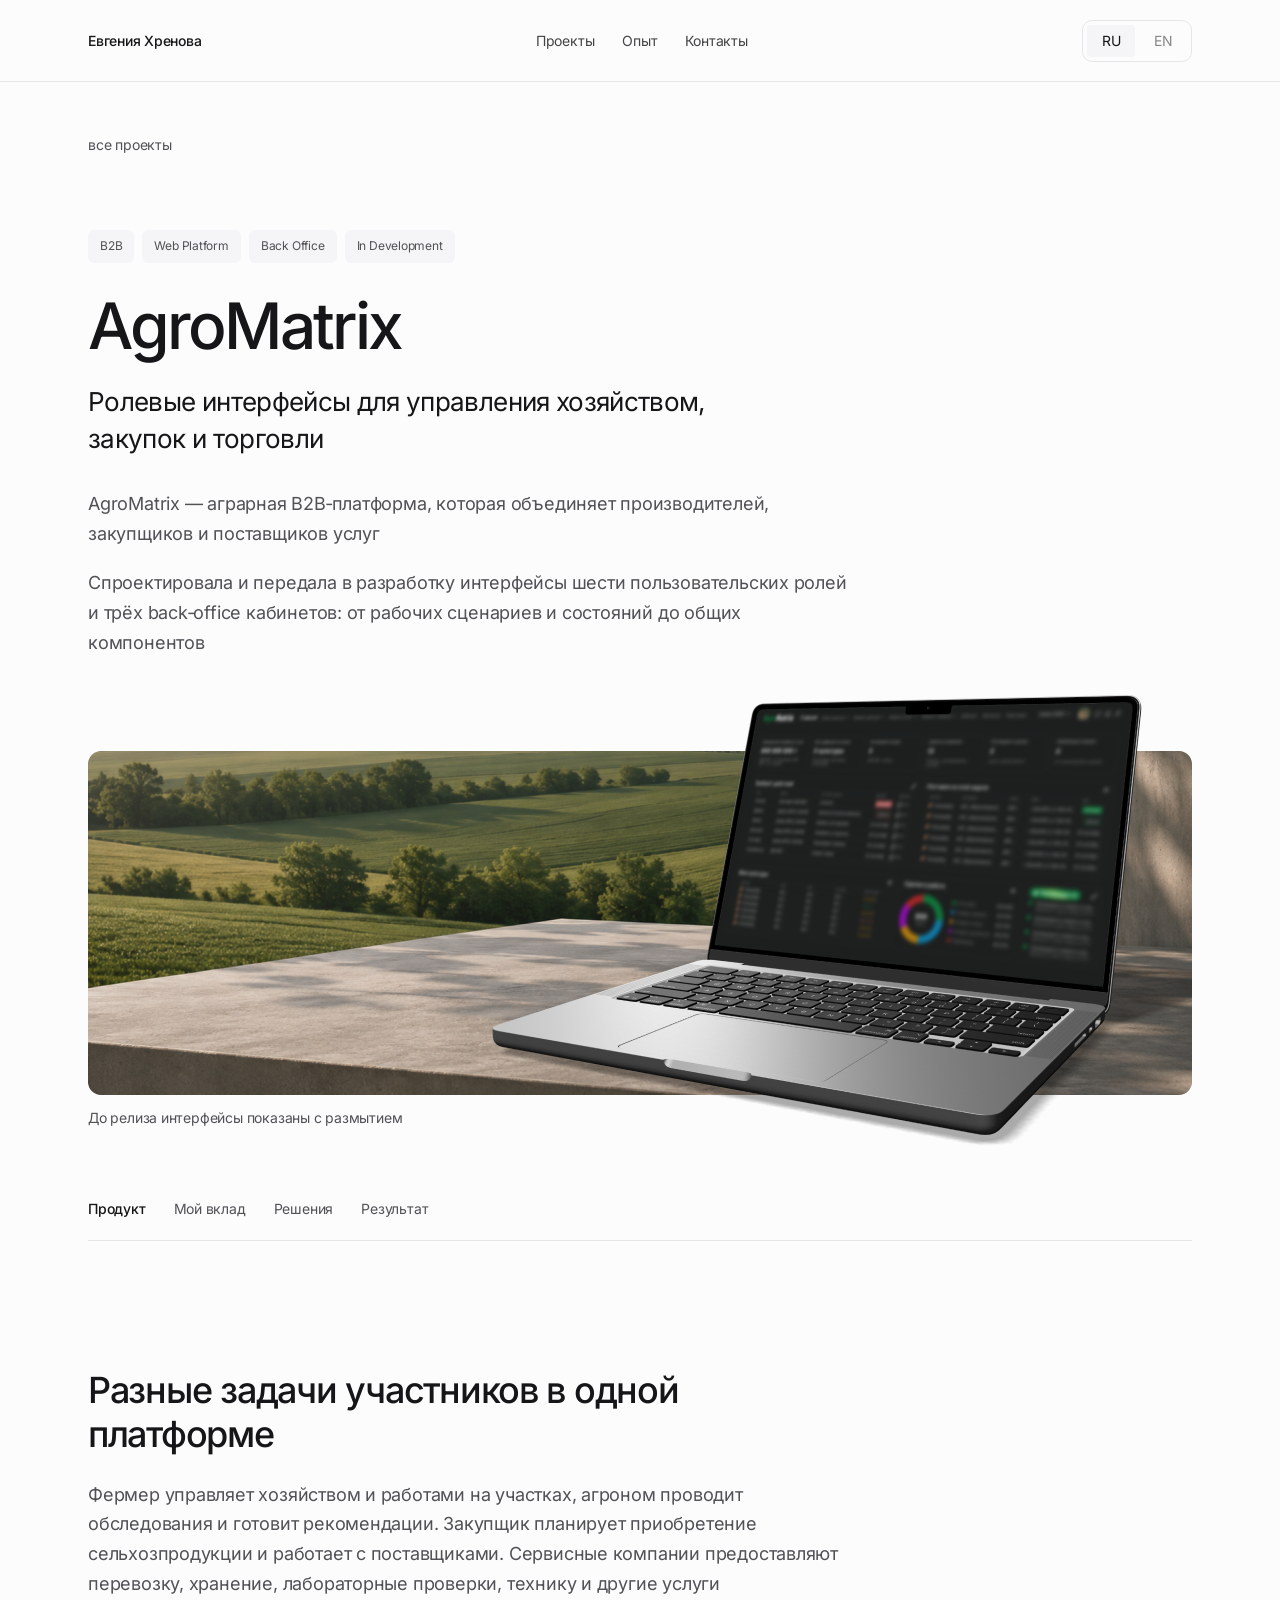
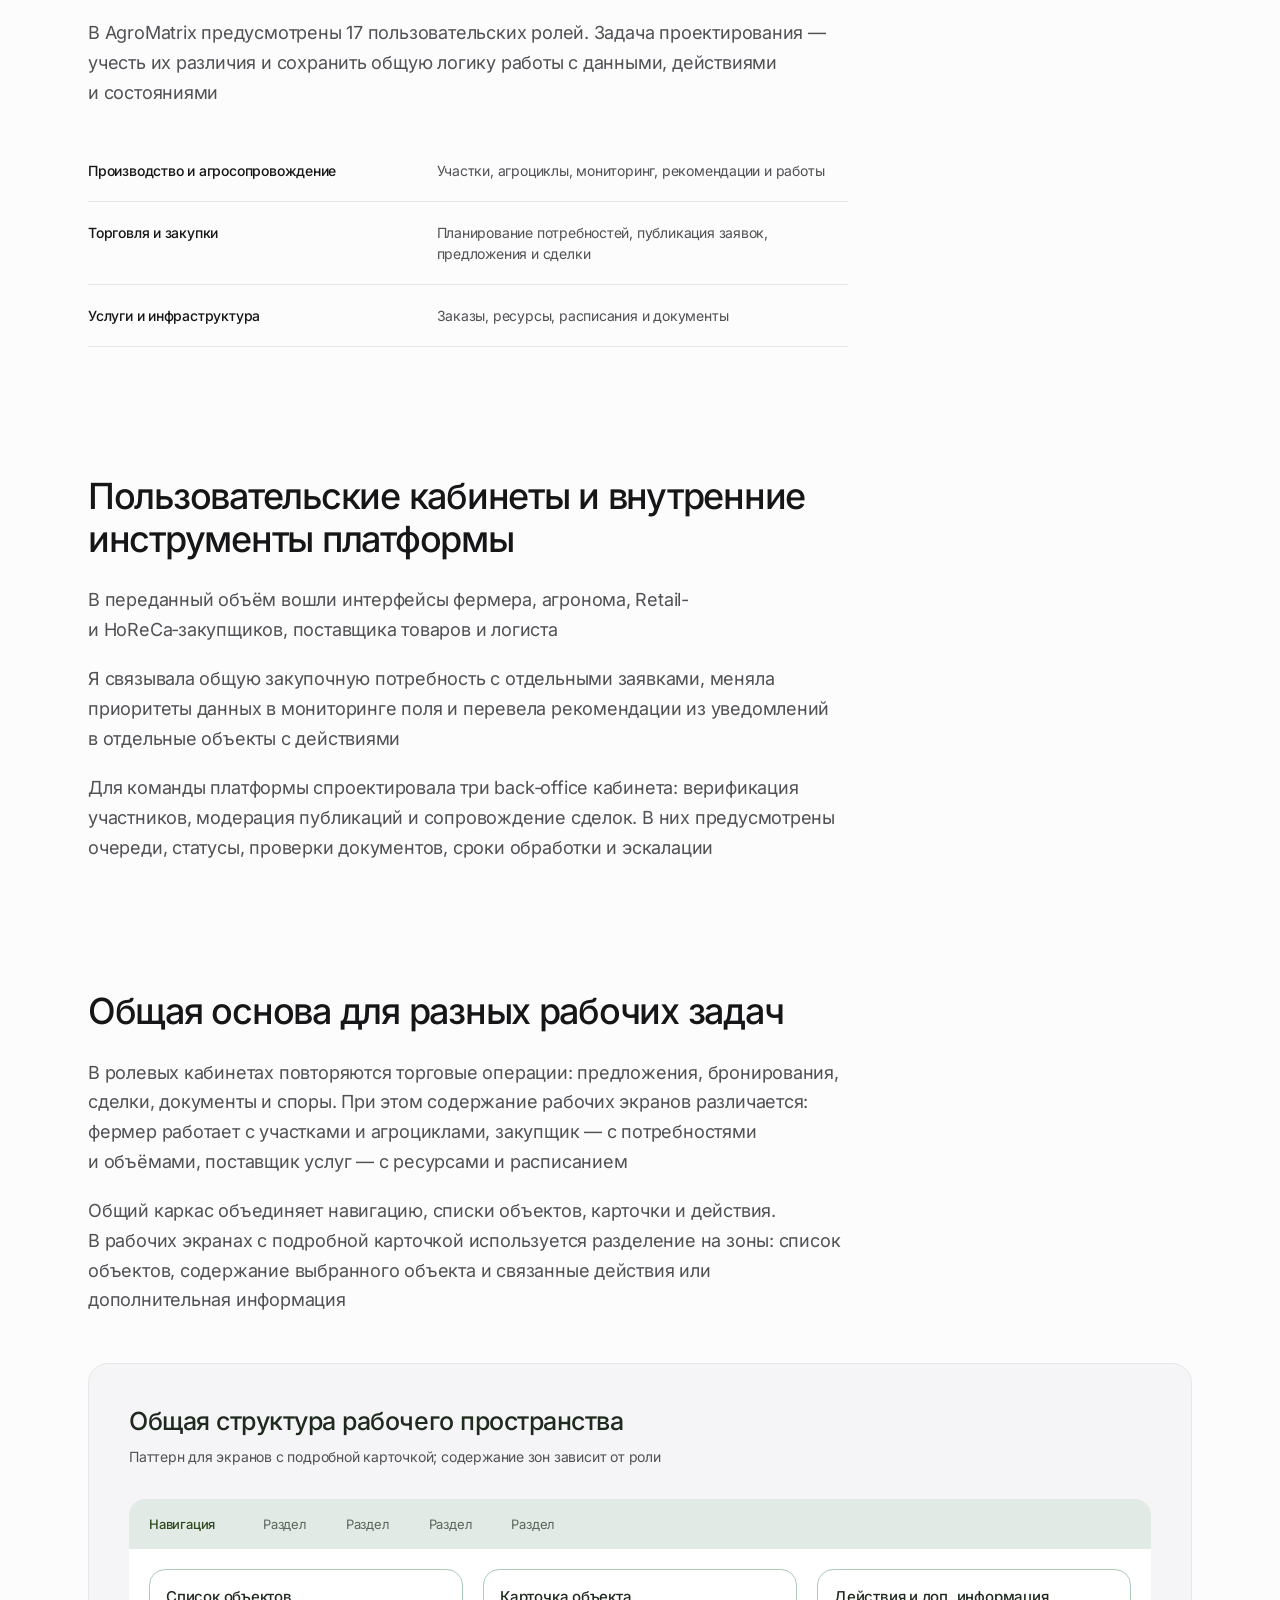
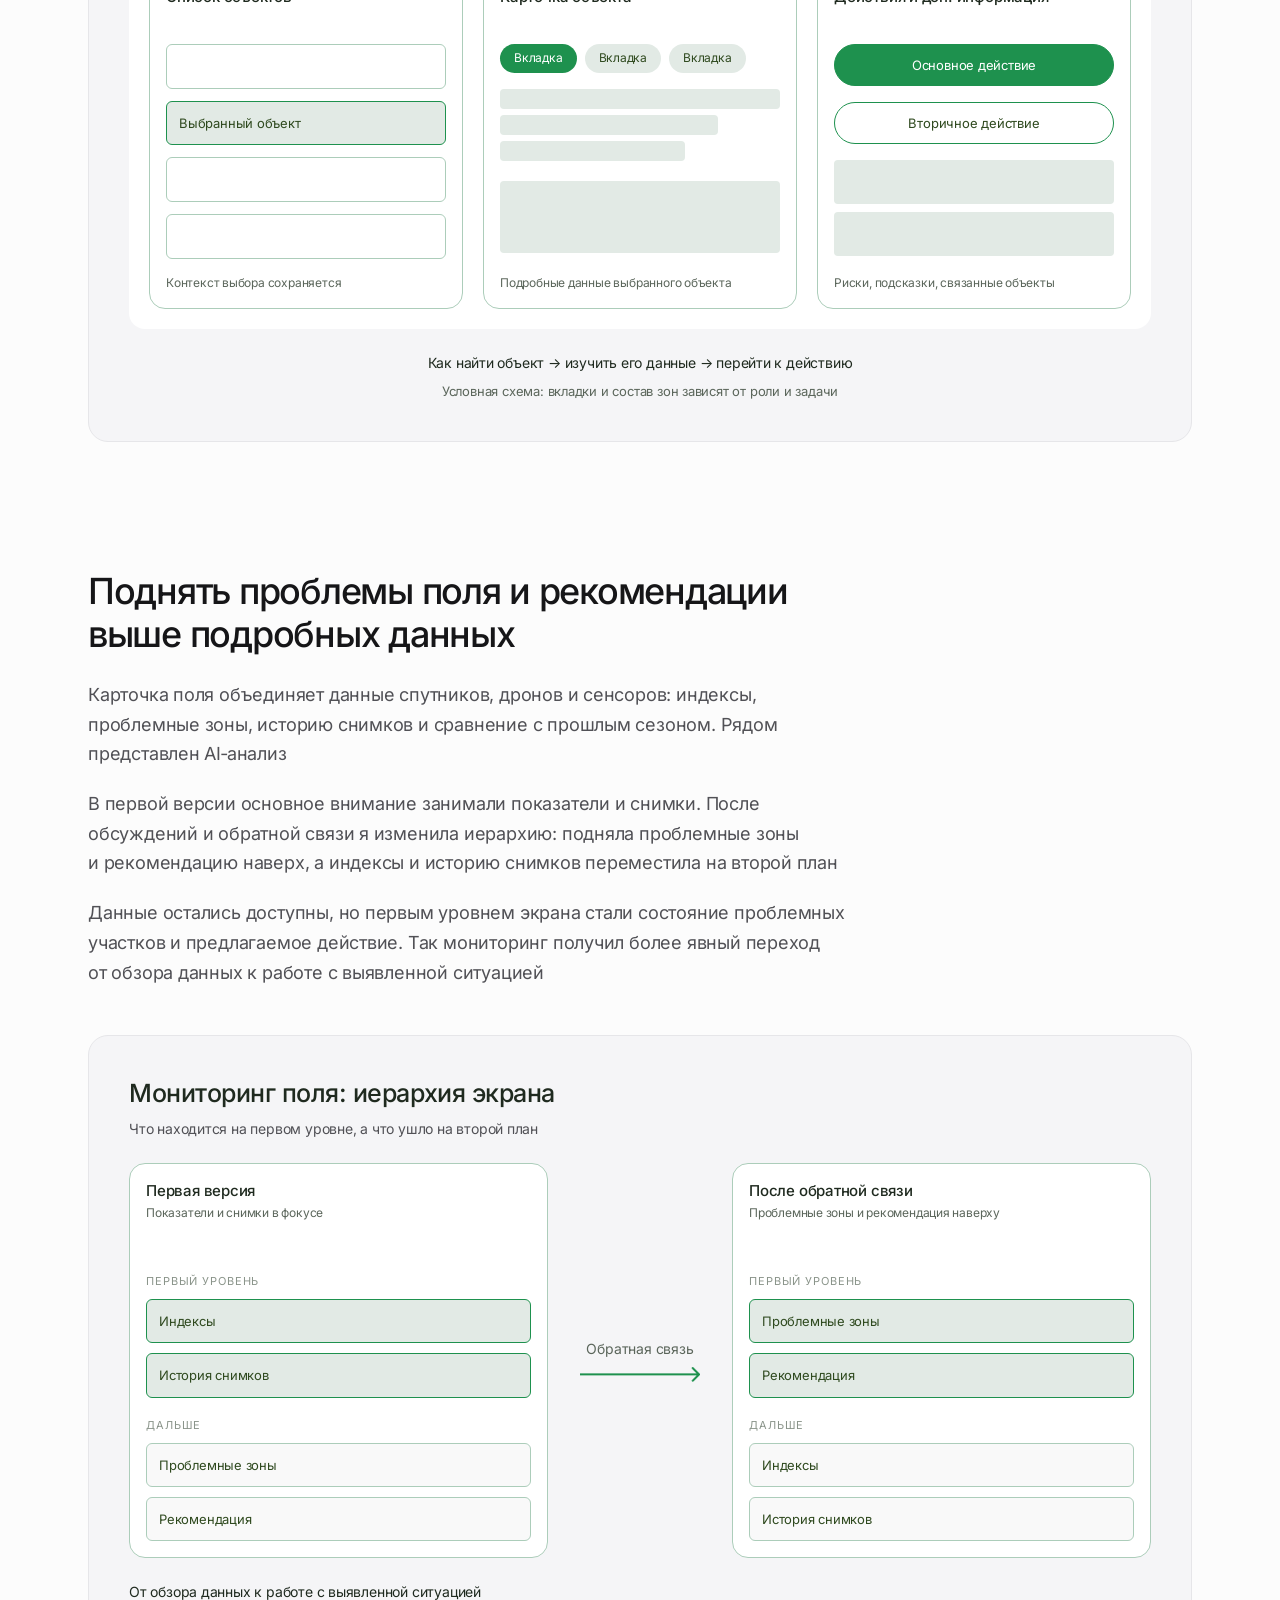
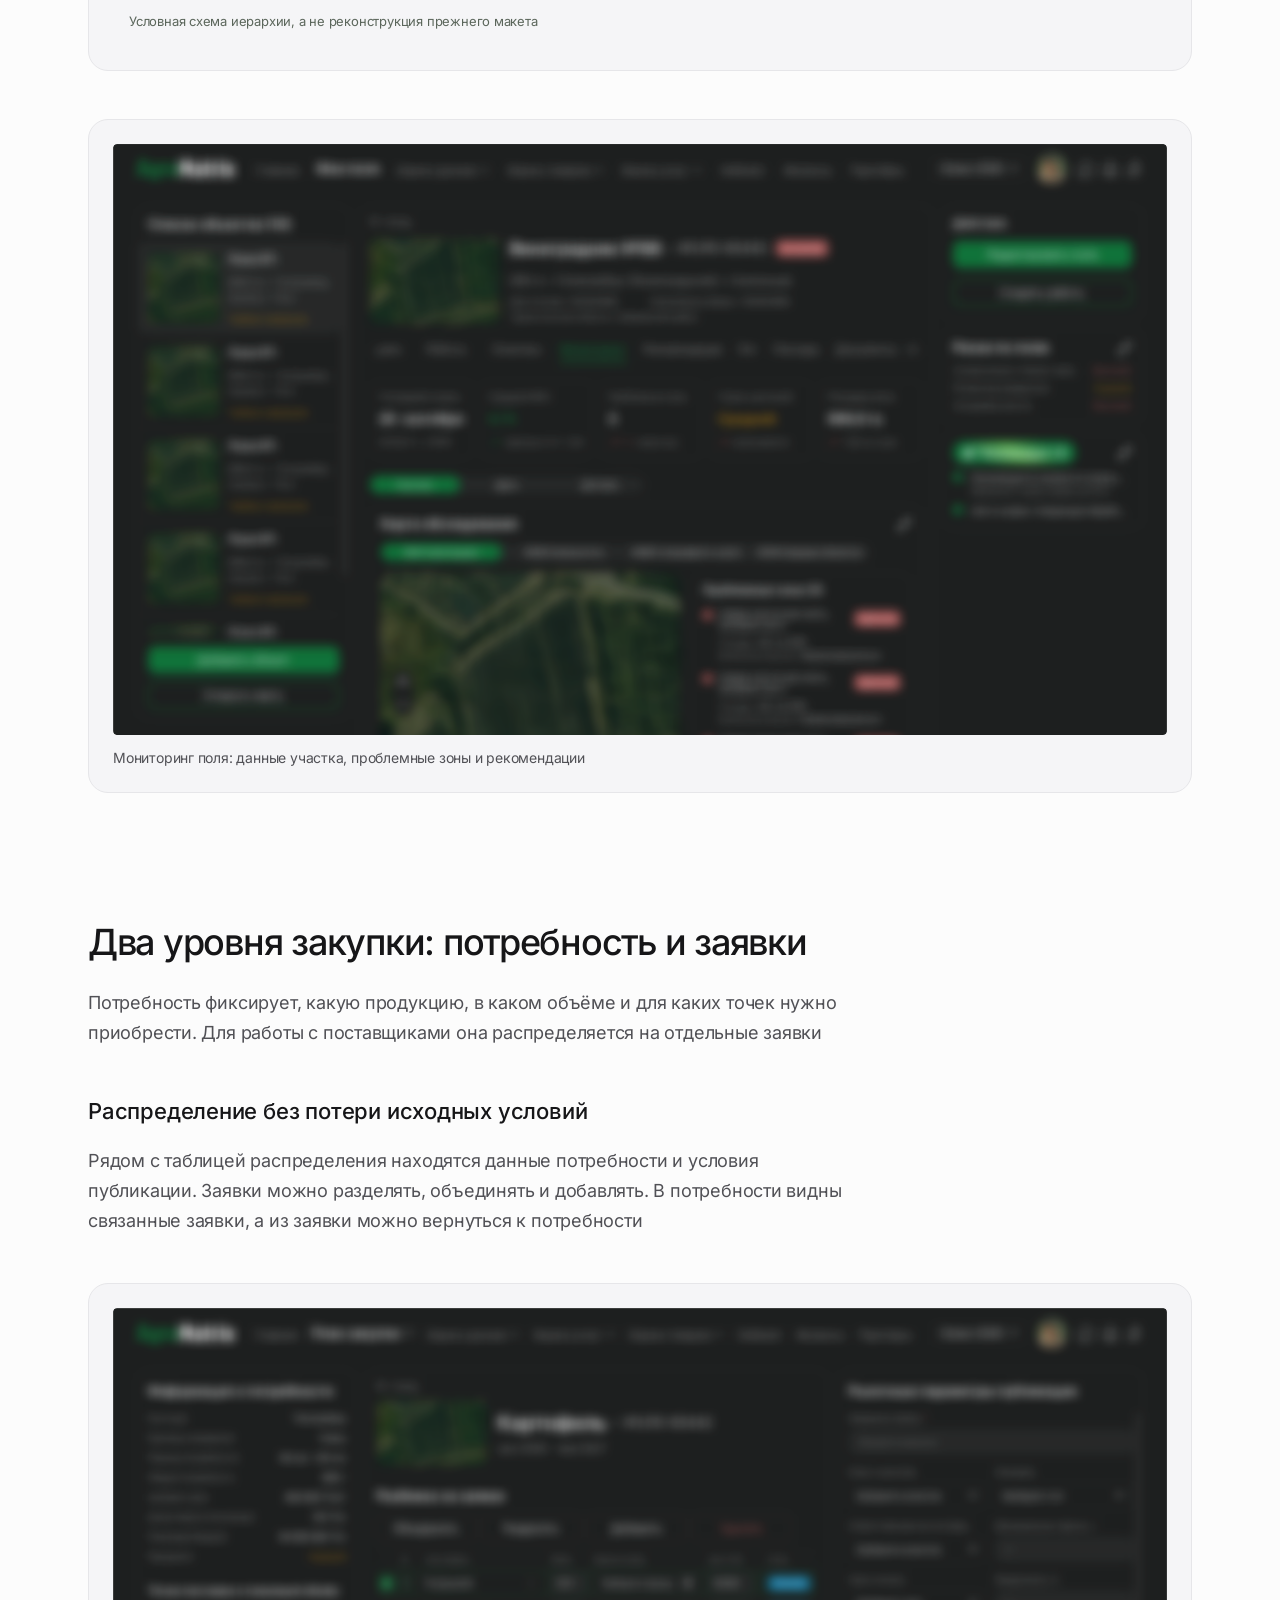
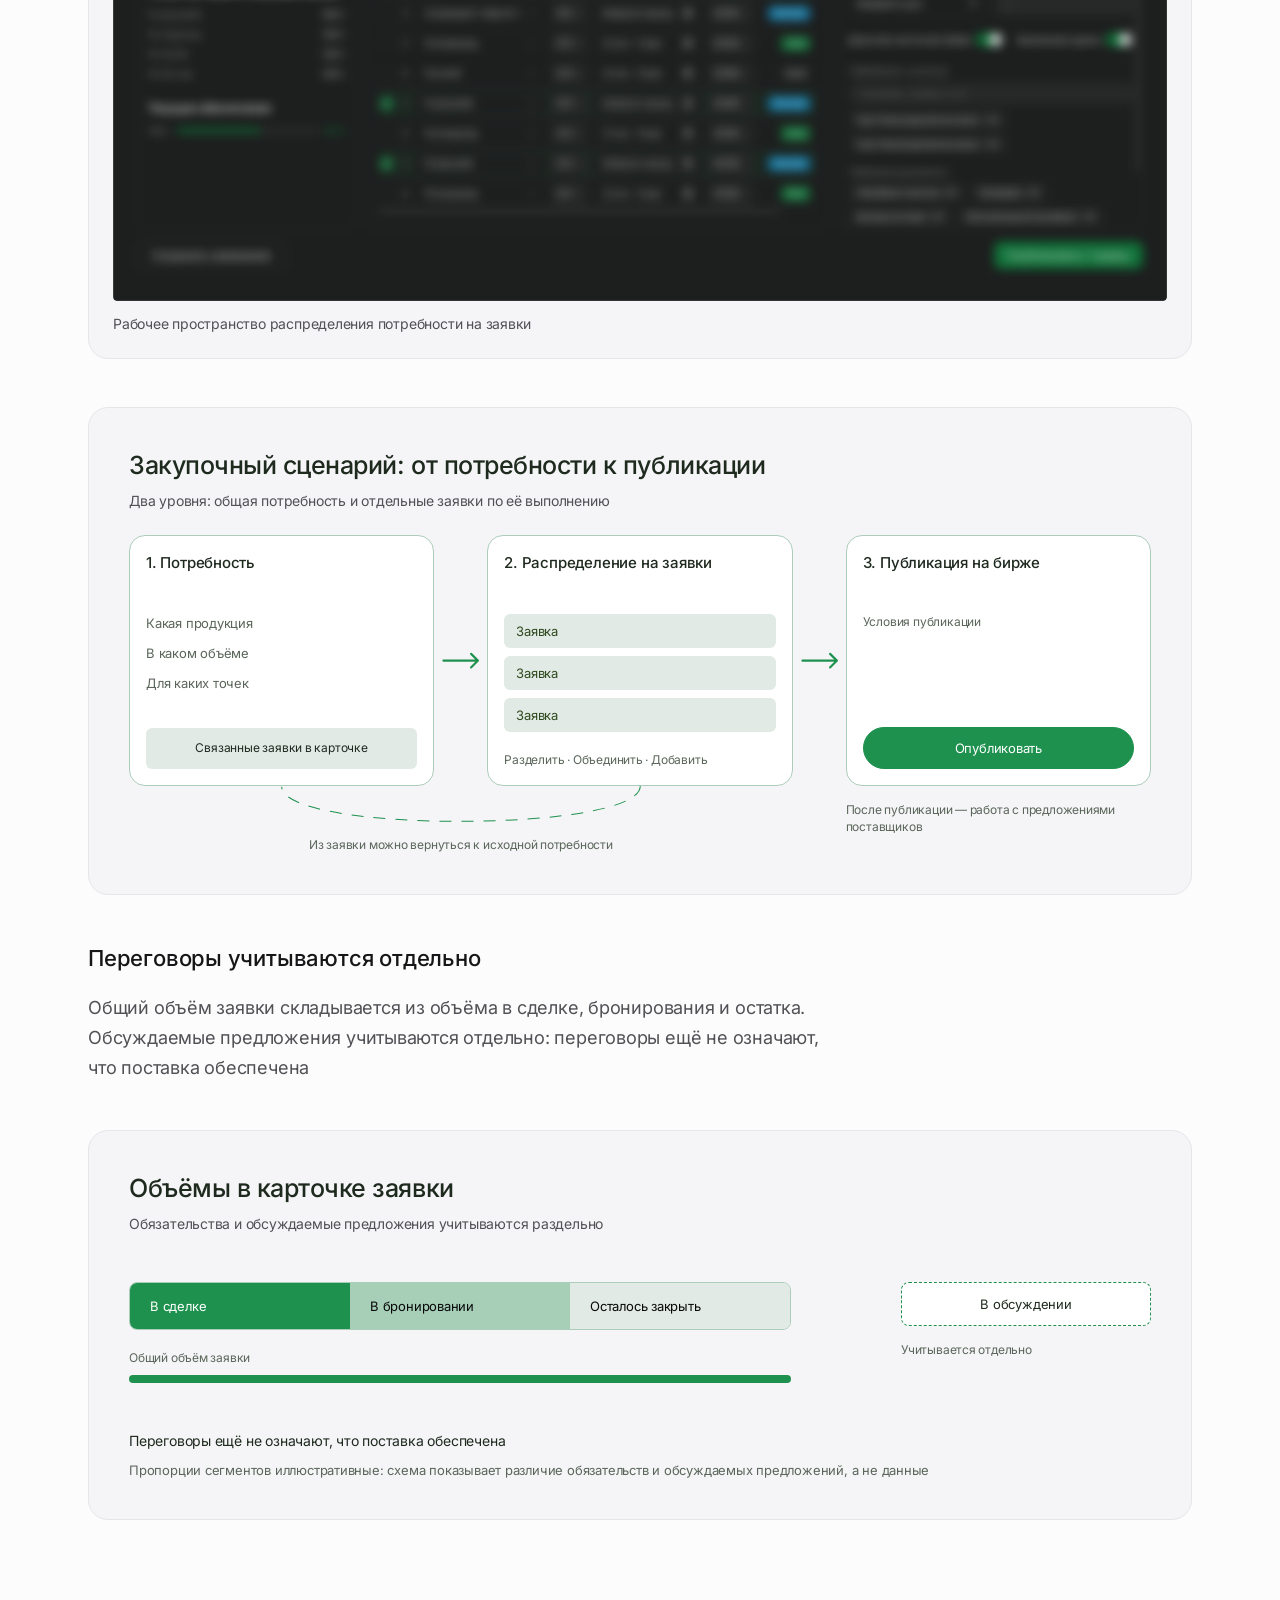
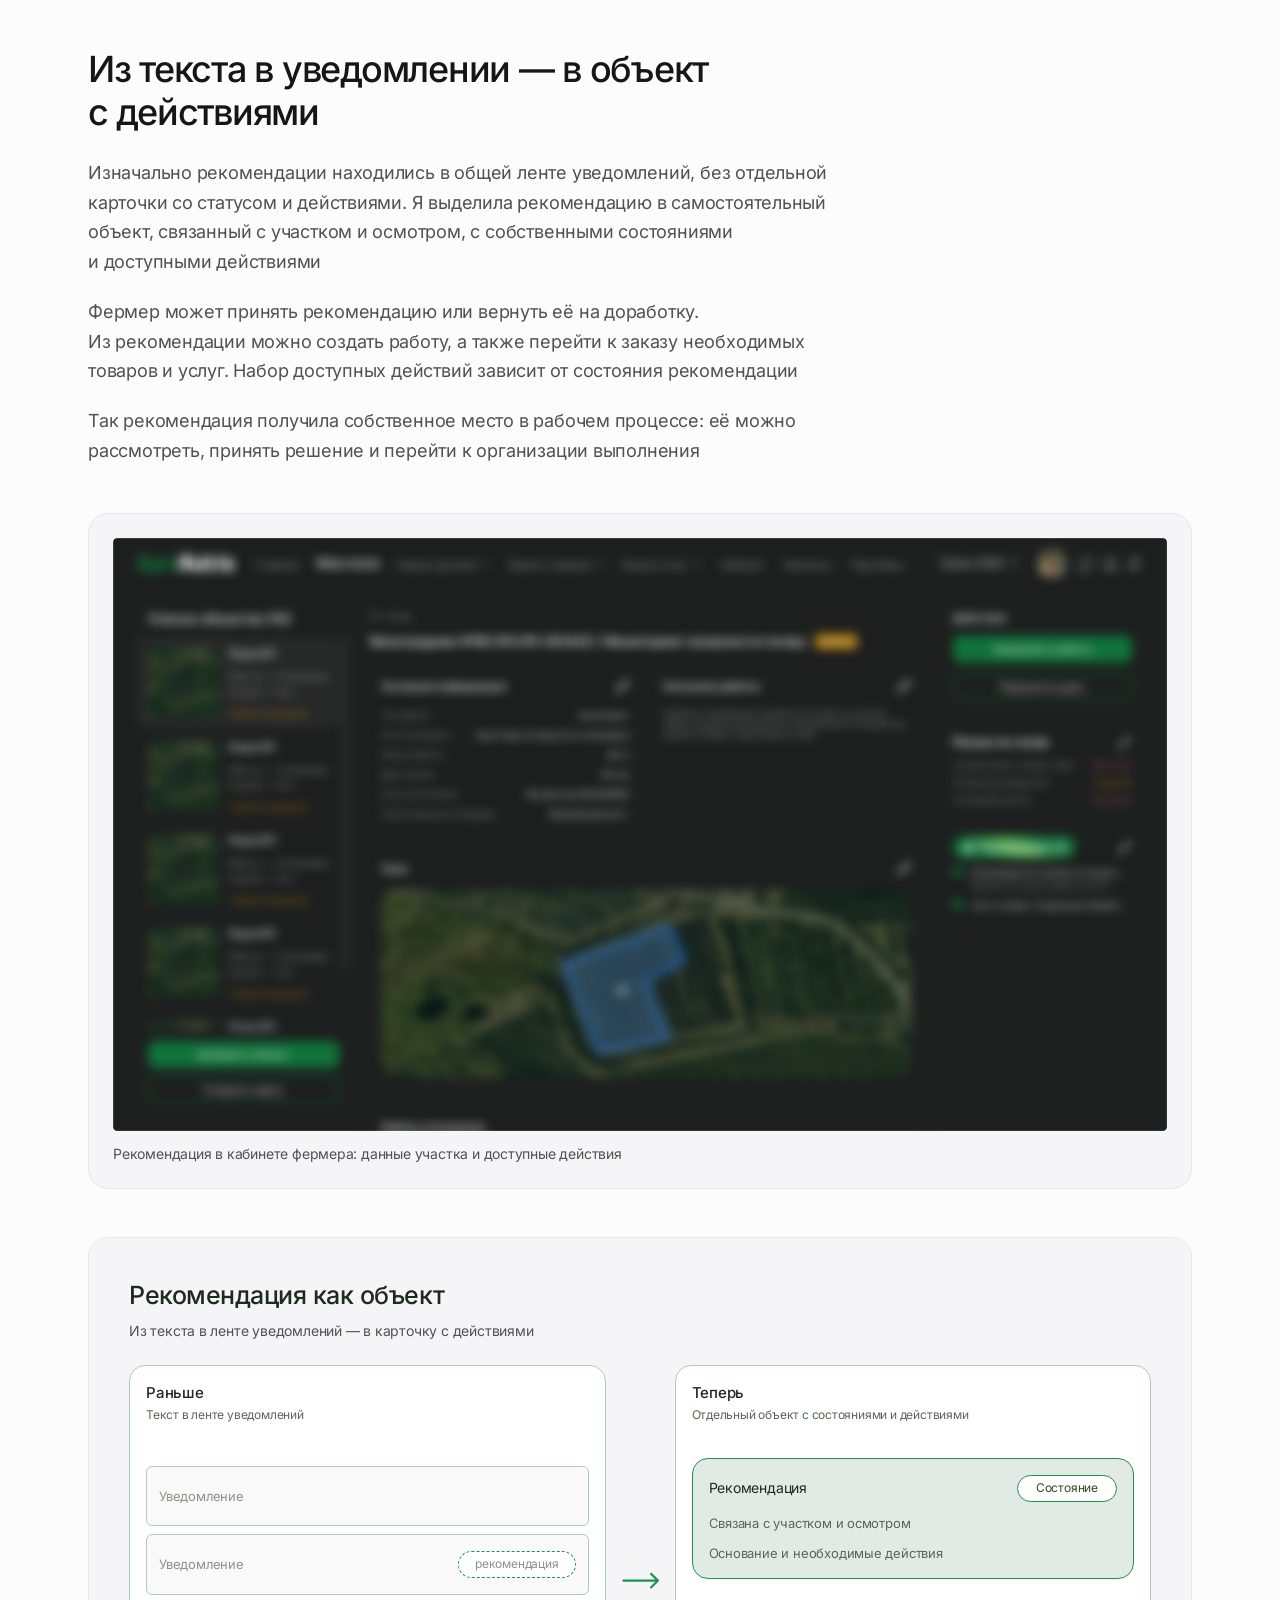
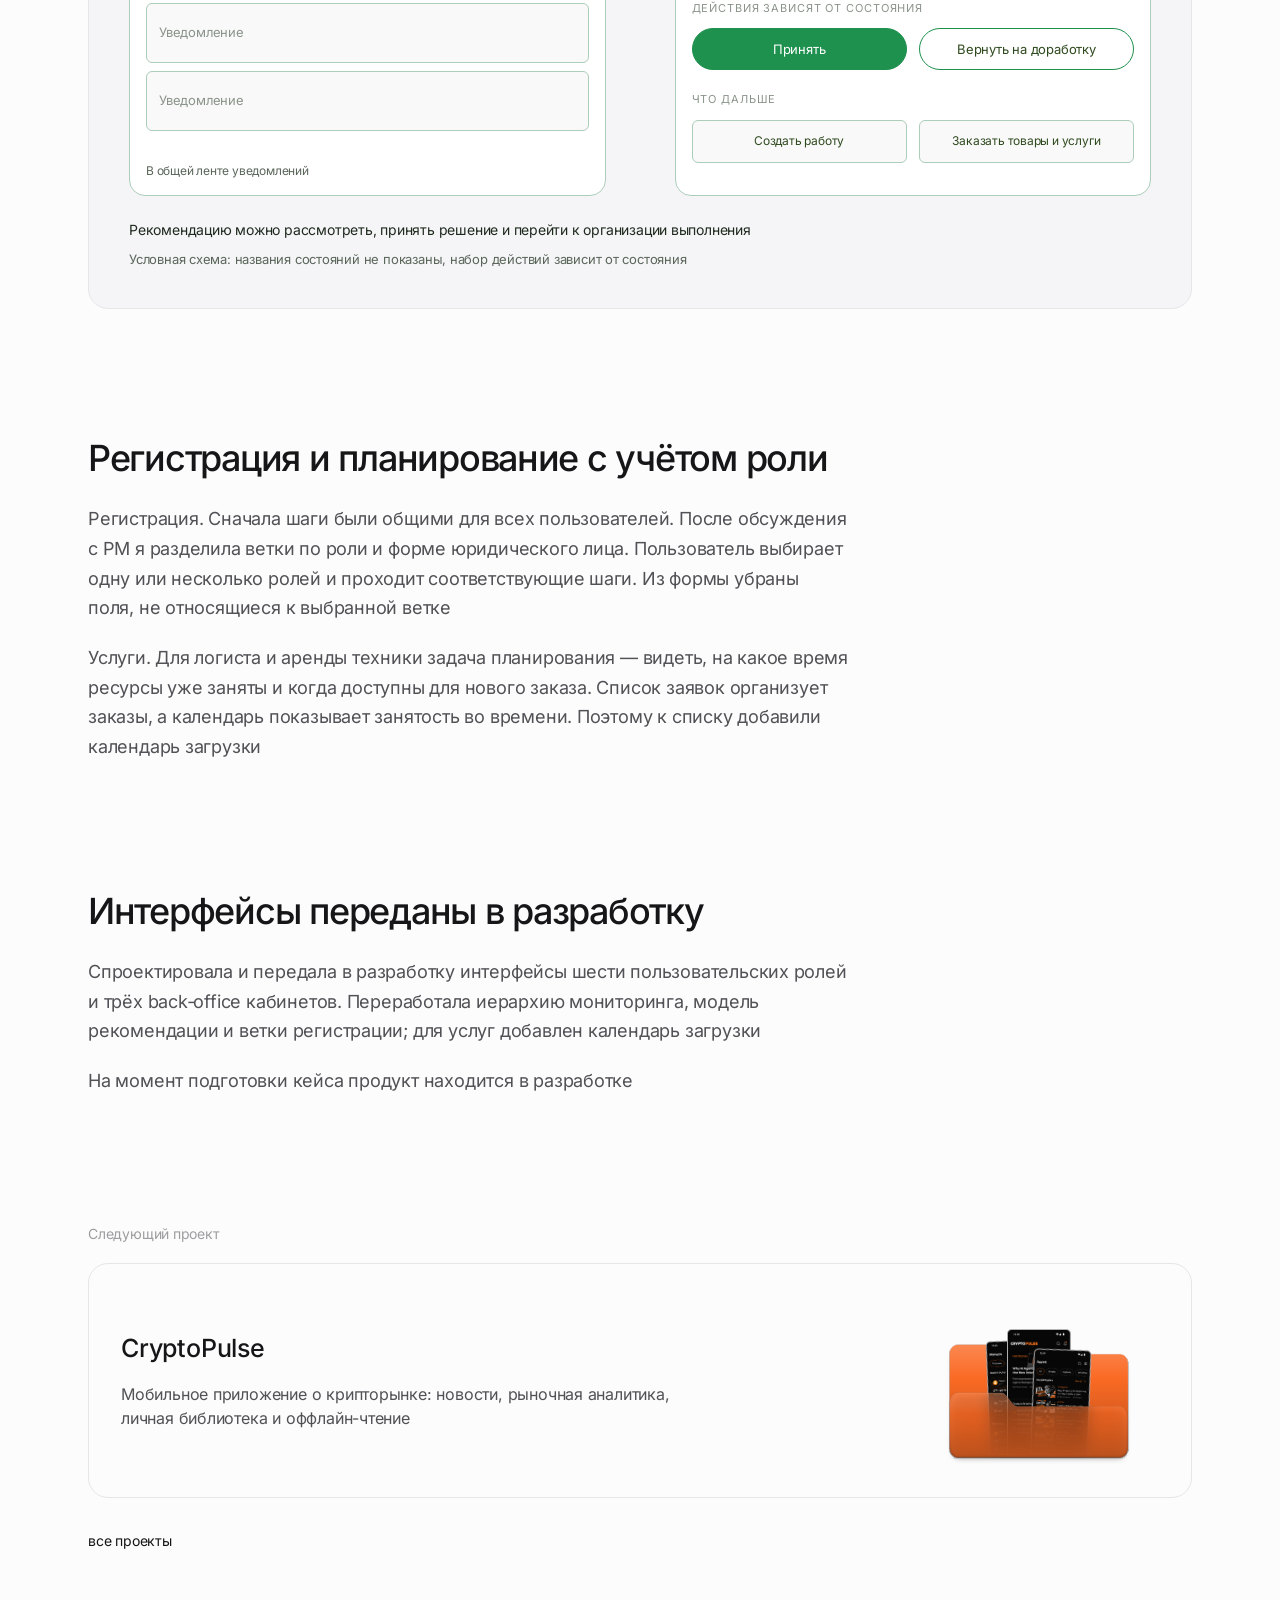
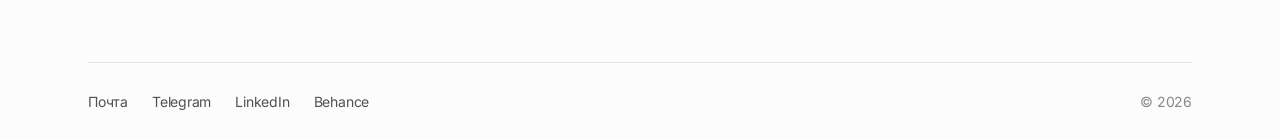
==== commit 3b829300: "Remove public resume downloads and hide hero signature" ====
--- a/agromatrix/index.html
+++ b/agromatrix/index.html
@@ -1,6 +1,6 @@
 <!doctype html>
-<html lang="ru" data-project="AgroMatrix"><head><meta charset="utf-8"><meta name="viewport" content="width=device-width,initial-scale=1"><meta name="description" content="AgroMatrix — аграрная B2B‑платформа, которая объединяет производителей, закупщиков и поставщиков услуг"><meta name="theme-color" content="#fcfcfc"><title>AgroMatrix — Евгения Хренова</title><link rel="stylesheet" href="/fonts.css"><link rel="stylesheet" href="/tokens.css"><link rel="stylesheet" href="/home.css?v=3"><link rel="stylesheet" href="/case.css"><link rel="stylesheet" href="/agromatrix.css"><link rel="stylesheet" href="/folder-covers.css"><link rel="stylesheet" href="/custom-cursor.css"><link rel="stylesheet" href="/menu-hover.css?v=2"><link rel="stylesheet" href="/case-images.css?v=1"><script>document.documentElement.classList.add("case-images-js")</script><script src="/case-images.js?v=1" defer onerror="document.documentElement.classList.remove('case-images-js')"></script></head><body class="case-page agro-case">
+<html lang="ru" data-project="AgroMatrix"><head><meta charset="utf-8"><meta name="viewport" content="width=device-width,initial-scale=1"><meta name="description" content="AgroMatrix — аграрная B2B‑платформа, которая объединяет производителей, закупщиков и поставщиков услуг"><meta name="theme-color" content="#fcfcfc"><title>AgroMatrix — Евгения Хренова</title><link rel="stylesheet" href="/fonts.css"><link rel="stylesheet" href="/tokens.css"><link rel="stylesheet" href="/home.css?v=3"><link rel="stylesheet" href="/case.css"><link rel="stylesheet" href="/agromatrix.css"><link rel="stylesheet" href="/folder-covers.css"><link rel="stylesheet" href="/custom-cursor.css"><link rel="stylesheet" href="/menu-hover.css?v=2"><link rel="stylesheet" href="/case-images.css?v=1"><script>document.documentElement.classList.add("case-images-js")</script><script src="/case-images.js?v=1" defer onerror="document.documentElement.classList.remove('case-images-js')"></script><link rel="icon" href="/favicon.ico" sizes="16x16 32x32 48x48"><link rel="icon" type="image/svg+xml" href="/favicon.svg" sizes="any"></head><body class="case-page agro-case">
 <a class="skip" href="#context">К содержанию кейса</a><header class="site-header"><div class="site-header-inner wrap"><a class="name" href="/"><span>Евгения Хренова</span></a><nav aria-label="Основная навигация"><a href="/#projects"><span class="menu-label">Проекты</span></a><a href="/#experience"><span class="menu-label">Опыт</span></a><a href="/#contacts"><span class="menu-label">Контакты</span></a></nav><div class="language-switch" role="group" aria-label="Язык / Language"><button type="button" data-lang="ru" aria-pressed="true">RU</button><button type="button" data-lang="en" aria-pressed="false">EN</button></div></div></header>
 <main class="wrap"><div class="case-back"><a href="/#projects">все проекты</a></div><section class="case-intro"><div class="tags"><span data-copy="t2">B2B</span><span data-copy="t3">Web Platform</span><span data-copy="t45">Back Office</span><span data-copy="t4">In Development</span></div><h1>AgroMatrix</h1><p class="case-subtitle">Ролевые интерфейсы для управления хозяйством, закупок и торговли</p><p class="case-lead" data-figma-text="471:43257">AgroMatrix — аграрная B2B‑платформа, которая объединяет производителей, закупщиков и поставщиков услуг</p><p class="case-lead" data-figma-text="471:43258">Спроектировала и передала в разработку интерфейсы шести пользовательских ролей и трёх back‑office кабинетов: от рабочих сценариев и состояний до общих компонентов</p></section><figure class="agro-hero"><div class="agro-hero-art"><img src="/assets/agromatrix/hero-field-v10.webp" width="1104" height="344" alt="" class="agro-hero-field" fetchpriority="high" decoding="async"><img src="/assets/agromatrix/hero-laptop-v10.webp" width="706" height="467" alt="Рабочий интерфейс AgroMatrix на ноутбуке, показанный с размытием" class="agro-hero-laptop" fetchpriority="high" decoding="async"></div><figcaption>До релиза интерфейсы показаны с размытием</figcaption></figure><nav class="case-nav" aria-label="Навигация по кейсу"><a href="#context"><span class="menu-label">Продукт</span></a><a href="#contribution"><span class="menu-label">Мой вклад</span></a><a href="#solutions"><span class="menu-label">Решения</span></a><a href="#result"><span class="menu-label">Результат</span></a></nav><section id="context" class="chapter"><div class="chapter-copy"><h2 data-figma-text="471:43271">Разные задачи участников в одной платформе</h2><p data-figma-text="471:43272">Фермер управляет хозяйством и работами на участках, агроном проводит обследования и готовит рекомендации. Закупщик планирует приобретение сельхозпродукции и работает с поставщиками. Сервисные компании предоставляют перевозку, хранение, лабораторные проверки, технику и другие услуги</p><p data-figma-text="471:43273">В AgroMatrix предусмотрены 17 пользовательских ролей. Задача проектирования — учесть их различия и сохранить общую логику работы с данными, действиями и состояниями</p></div><dl class="agro-product-map"><div><dt>Производство и агросопровождение</dt><dd>Участки, агроциклы, мониторинг, рекомендации и работы</dd></div><div><dt>Торговля и закупки</dt><dd>Планирование потребностей, публикация заявок, предложения и сделки</dd></div><div><dt>Услуги и инфраструктура</dt><dd>Заказы, ресурсы, расписания и документы</dd></div></dl></section><section id="contribution" class="chapter"><div class="chapter-copy"><h2 data-figma-text="471:43286">Пользовательские кабинеты и внутренние инструменты платформы</h2><p data-figma-text="471:43287">В переданный объём вошли интерфейсы фермера, агронома, Retail- и HoReCa‑закупщиков, поставщика товаров и логиста</p><p data-figma-text="471:43288">Я связывала общую закупочную потребность с отдельными заявками, меняла приоритеты данных в мониторинге поля и перевела рекомендации из уведомлений в отдельные объекты с действиями</p><p data-figma-text="471:43289">Для команды платформы спроектировала три back‑office кабинета: верификация участников, модерация публикаций и сопровождение сделок. В них предусмотрены очереди, статусы, проверки документов, сроки обработки и эскалации</p></div></section><section id="solutions" class="chapter"><div class="chapter-copy"><h2 data-figma-text="471:43292">Общая основа для разных рабочих задач</h2><p data-figma-text="471:43293">В ролевых кабинетах повторяются торговые операции: предложения, бронирования, сделки, документы и споры. При этом содержание рабочих экранов различается: фермер работает с участками и агроциклами, закупщик — с потребностями и объёмами, поставщик услуг — с ресурсами и расписанием</p><p data-figma-text="471:43294">Общий каркас объединяет навигацию, списки объектов, карточки и действия. В рабочих экранах с подробной карточкой используется разделение на зоны: список объектов, содержание выбранного объекта и связанные действия или дополнительная информация</p></div><figure class="agro-diagram diagram-structure" aria-labelledby="diagram-structure"><header><h3 id="diagram-structure">Общая структура рабочего пространства</h3><p data-figma-text="471:43299">Паттерн для экранов с подробной карточкой; содержание зон зависит от роли</p></header><div class="workspace-pattern"><div class="workspace-navigation"><span data-figma-text="471:43302">Навигация</span><div><span data-figma-text="471:43304">Раздел</span><span data-figma-text="471:43305">Раздел</span><span data-figma-text="471:43306">Раздел</span><span data-figma-text="471:43307">Раздел</span></div></div><div class="workspace-columns"><div class="diagram-card workspace-list"><h4 data-figma-text="471:43311">Список объектов</h4><div class="workspace-list-items"><div class="diagram-row blank"></div><div class="diagram-row selected">Выбранный объект</div><div class="diagram-row blank"></div><div class="diagram-row blank"></div></div><p class="diagram-small" data-figma-text="471:43318">Контекст выбора сохраняется</p></div><div class="diagram-card workspace-detail"><h4 data-figma-text="471:43321">Карточка объекта</h4><div class="workspace-tabs"><span class="active" data-figma-text="471:43325">Вкладка</span><span data-figma-text="471:43327">Вкладка</span><span data-figma-text="471:43330">Вкладка</span></div><div class="workspace-skeleton" aria-hidden="true"><i></i><i></i><i></i><i></i></div><p class="diagram-small" data-figma-text="471:43337">Подробные данные выбранного объекта</p></div><div class="diagram-card workspace-actions"><h4 data-figma-text="471:43340">Действия и доп. информация</h4><span class="diagram-action" data-figma-text="471:43344">Основное действие</span><span class="diagram-action secondary" data-figma-text="471:43346">Вторичное действие</span><div class="workspace-action-skeleton" aria-hidden="true"><i></i><i></i></div><p class="diagram-small" data-figma-text="471:43350">Риски, подсказки, связанные объекты</p></div></div></div><figcaption class="diagram-caption"><p data-figma-text="471:43352">Как найти объект → изучить его данные → перейти к действию</p><p data-figma-text="471:43353">Условная схема: вкладки и состав зон зависят от роли и задачи</p></figcaption></figure></section><section class="chapter"><div class="chapter-copy"><h2 data-figma-text="471:43356">Поднять проблемы поля и рекомендации выше подробных данных</h2><p data-figma-text="471:43357">Карточка поля объединяет данные спутников, дронов и сенсоров: индексы, проблемные зоны, историю снимков и сравнение с прошлым сезоном. Рядом представлен AI‑анализ</p><p data-figma-text="471:43358">В первой версии основное внимание занимали показатели и снимки. После обсуждений и обратной связи я изменила иерархию: подняла проблемные зоны и рекомендацию наверх, а индексы и историю снимков переместила на второй план</p><p data-figma-text="471:43359">Данные остались доступны, но первым уровнем экрана стали состояние проблемных участков и предлагаемое действие. Так мониторинг получил более явный переход от обзора данных к работе с выявленной ситуацией</p></div><figure class="agro-diagram diagram-monitoring" aria-labelledby="diagram-monitoring"><header><h3 id="diagram-monitoring">Мониторинг поля: иерархия экрана</h3><p data-figma-text="471:43363">Что находится на первом уровне, а что ушло на второй план</p></header><div class="comparison-grid"><div class="diagram-card monitoring-card"><header><h4 data-figma-text="471:43368">Первая версия</h4><p class="diagram-small" data-figma-text="471:43369">Показатели и снимки в фокусе</p></header><p class="diagram-eyebrow" data-figma-text="471:43372">ПЕРВЫЙ УРОВЕНЬ</p><div class="diagram-row selected">Индексы</div><div class="diagram-row selected">История снимков</div><p class="diagram-eyebrow" data-figma-text="471:43379">ДАЛЬШЕ</p><div class="diagram-row ">Проблемные зоны</div><div class="diagram-row ">Рекомендация</div></div><div class="diagram-connector" aria-hidden="false"><p data-figma-text="471:43386">Обратная связь</p><img src="/assets/agromatrix/feedback-arrow-v10.png" width="121" height="15" alt="" loading="lazy" decoding="async" data-case-preview="[data-uri]"></div><div class="diagram-card monitoring-card"><header><h4 data-figma-text="471:43391">После обратной связи</h4><p class="diagram-small" data-figma-text="471:43392">Проблемные зоны и рекомендация наверху</p></header><p class="diagram-eyebrow" data-figma-text="471:43395">ПЕРВЫЙ УРОВЕНЬ</p><div class="diagram-row selected">Проблемные зоны</div><div class="diagram-row selected">Рекомендация</div><p class="diagram-eyebrow" data-figma-text="471:43402">ДАЛЬШЕ</p><div class="diagram-row ">Индексы</div><div class="diagram-row ">История снимков</div></div></div><figcaption class="diagram-caption"><p data-figma-text="471:43409">От обзора данных к работе с выявленной ситуацией</p><p data-figma-text="471:43410">Условная схема иерархии, а не реконструкция прежнего макета</p></figcaption></figure><figure class="agro-interface"><img src="/assets/agromatrix/monitoring-blurred-v10.png" width="1056" height="592" alt="Мониторинг поля: данные участка, проблемные зоны и рекомендации" loading="lazy" decoding="async" data-case-preview="[data-uri]"><figcaption data-figma-text="481:30724">Мониторинг поля: данные участка, проблемные зоны и рекомендации</figcaption></figure></section><section class="chapter"><div class="chapter-copy"><h2 data-figma-text="471:43413">Два уровня закупки: потребность и заявки</h2><p data-figma-text="471:43414">Потребность фиксирует, какую продукцию, в каком объёме и для каких точек нужно приобрести. Для работы с поставщиками она распределяется на отдельные заявки</p></div><div class="agro-subsection chapter-copy"><h3 data-figma-text="471:43415">Распределение без потери исходных условий</h3><p data-figma-text="471:43416">Рядом с таблицей распределения находятся данные потребности и условия публикации. Заявки можно разделять, объединять и добавлять. В потребности видны связанные заявки, а из заявки можно вернуться к потребности</p></div><figure class="agro-interface"><img src="/assets/agromatrix/distribution-blurred-v10.png" width="1056" height="594" alt="Рабочее пространство распределения потребности на заявки" loading="lazy" decoding="async" data-case-preview="[data-uri]"><figcaption data-figma-text="477:45637">Рабочее пространство распределения потребности на заявки</figcaption></figure><figure class="agro-diagram diagram-route" aria-labelledby="diagram-route"><header><h3 id="diagram-route">Закупочный сценарий: от потребности к публикации</h3><p data-figma-text="471:43425">Два уровня: общая потребность и отдельные заявки по её выполнению</p></header><div class="route-grid"><div class="diagram-card route-card"><h4><span aria-hidden="true">1. </span><span data-figma-text="471:43429">Потребность</span></h4><div class="route-questions"><p data-figma-text="471:43432">Какая продукция</p><p data-figma-text="471:43433">В каком объёме</p><p data-figma-text="471:43434">Для каких точек</p></div><p class="related-request" data-figma-text="471:43436">Связанные заявки в карточке</p></div><div class="diagram-connector" aria-hidden="true"><img src="/assets/agromatrix/next-arrow-v10.png" width="37" height="24" alt="" loading="lazy" decoding="async" data-case-preview="[data-uri]"></div><div class="diagram-card route-card"><h4><span aria-hidden="true">2. </span><span data-figma-text="471:43442">Распределение на заявки</span></h4><div class="route-requests"><div class="diagram-row ">Заявка</div><div class="diagram-row ">Заявка</div><div class="diagram-row ">Заявка</div></div><p class="diagram-small" data-figma-text="471:43452">Разделить · Объединить · Добавить</p></div><div class="route-return"><img src="/assets/agromatrix/return-arrow-linked.svg" width="1000" height="64" alt="" loading="lazy" decoding="async"><p class="diagram-small" data-figma-text="471:43469">Из заявки можно вернуться к исходной потребности</p></div><div class="diagram-connector" aria-hidden="true"><img src="/assets/agromatrix/next-arrow-v10.png" width="37" height="24" alt="" loading="lazy" decoding="async" data-case-preview="[data-uri]"></div><div class="route-final"><div class="diagram-card route-card"><h4><span aria-hidden="true">3. </span><span data-figma-text="471:43459">Публикация на бирже</span></h4><p class="diagram-small" data-figma-text="471:43461">Условия публикации</p><span class="diagram-action" data-figma-text="471:43463">Опубликовать</span></div><p class="diagram-small" data-figma-text="471:43464">После публикации — работа с предложениями поставщиков</p></div></div></figure><div class="agro-subsection chapter-copy"><h3 data-figma-text="471:43471">Переговоры учитываются отдельно</h3><p data-figma-text="471:43472">Общий объём заявки складывается из объёма в сделке, бронирования и остатка. Обсуждаемые предложения учитываются отдельно: переговоры ещё не означают, что поставка обеспечена</p></div><figure class="agro-diagram diagram-volumes" aria-labelledby="diagram-volumes"><header><h3 id="diagram-volumes">Объёмы в карточке заявки</h3><p data-figma-text="471:43476">Обязательства и обсуждаемые предложения учитываются раздельно</p></header><div class="volume-groups"><div class="volume-total"><div class="volume-segments"><span data-figma-text="471:43481">В сделке</span><span data-figma-text="471:43483">В бронировании</span><span data-figma-text="471:43485">Осталось закрыть</span></div><p class="diagram-small" data-figma-text="471:43487">Общий объём заявки</p><div class="volume-total-bar" aria-hidden="true"></div></div><div class="volume-discussion"><span data-figma-text="471:43491">В обсуждении</span><p class="diagram-small" data-figma-text="471:43492">Учитывается отдельно</p></div></div><figcaption class="diagram-caption"><p data-figma-text="471:43494">Переговоры ещё не означают, что поставка обеспечена</p><p data-figma-text="471:43495">Пропорции сегментов иллюстративные: схема показывает различие обязательств и обсуждаемых предложений, а не данные</p></figcaption></figure></section><section class="chapter"><div class="chapter-copy"><h2 data-figma-text="471:43498">Из текста в уведомлении — в объект с действиями</h2><p data-figma-text="471:43499">Изначально рекомендации находились в общей ленте уведомлений, без отдельной карточки со статусом и действиями. Я выделила рекомендацию в самостоятельный объект, связанный с участком и осмотром, с собственными состояниями и доступными действиями</p><p data-figma-text="471:43500">Фермер может принять рекомендацию или вернуть её на доработку. Из рекомендации можно создать работу, а также перейти к заказу необходимых товаров и услуг. Набор доступных действий зависит от состояния рекомендации</p><p data-figma-text="471:43501">Так рекомендация получила собственное место в рабочем процессе: её можно рассмотреть, принять решение и перейти к организации выполнения</p></div><figure class="agro-interface"><img src="/assets/agromatrix/recommendation-blurred-v10.png" width="1056" height="594" alt="Рекомендация в кабинете фермера: данные участка и доступные действия" loading="lazy" decoding="async" data-case-preview="[data-uri]"><figcaption data-figma-text="477:46117">Рекомендация в кабинете фермера: данные участка и доступные действия</figcaption></figure><figure class="agro-diagram diagram-recommendation" aria-labelledby="diagram-recommendation"><header><h3 id="diagram-recommendation">Рекомендация как объект</h3><p data-figma-text="471:43510">Из текста в ленте уведомлений — в карточку с действиями</p></header><div class="recommendation-grid"><div class="diagram-card notification-card"><header><h4 data-figma-text="471:43515">Раньше</h4><p class="diagram-small" data-figma-text="471:43516">Текст в ленте уведомлений</p></header><div class="notification-list"><div class="notification-row"><span data-figma-text="471:43519">Уведомление</span></div><div class="notification-row"><span data-figma-text="471:43521">Уведомление</span><span class="notification-tag" data-figma-text="471:43523">рекомендация</span></div><div class="notification-row"><span data-figma-text="471:43525">Уведомление</span></div><div class="notification-row"><span data-figma-text="471:43527">Уведомление</span></div></div><p class="diagram-small" data-figma-text="471:43528">В общей ленте уведомлений</p></div><div class="diagram-connector" aria-hidden="true"><img src="/assets/agromatrix/next-arrow-v10.png" width="37" height="24" alt="" loading="lazy" decoding="async" data-case-preview="[data-uri]"></div><div class="diagram-card recommendation-card"><header><h4 data-figma-text="471:43535">Теперь</h4><p class="diagram-small" data-figma-text="471:43536">Отдельный объект с состояниями и действиями</p></header><div class="recommendation-object"><div><span data-figma-text="471:43540">Рекомендация</span><span class="object-state" data-figma-text="471:43542">Состояние</span></div><p data-figma-text="471:43543">Связана с участком и осмотром</p><p data-figma-text="471:43544">Основание и необходимые действия</p></div><p class="diagram-eyebrow" data-figma-text="471:43546">ДЕЙСТВИЯ ЗАВИСЯТ ОТ СОСТОЯНИЯ</p><div class="recommendation-actions"><span class="diagram-action" data-figma-text="471:43549">Принять</span><span class="diagram-action secondary" data-figma-text="471:43551">Вернуть на доработку</span></div><p class="diagram-eyebrow" data-figma-text="471:43553">ЧТО ДАЛЬШЕ</p><div class="recommendation-actions"><span class="diagram-row" data-figma-text="471:43556">Создать работу</span><span class="diagram-row" data-figma-text="471:43558">Заказать товары и услуги</span></div></div></div><figcaption class="diagram-caption"><p data-figma-text="471:43560">Рекомендацию можно рассмотреть, принять решение и перейти к организации выполнения</p><p data-figma-text="471:43561">Условная схема: названия состояний не показаны, набор действий зависит от состояния</p></figcaption></figure></section><section class="chapter"><div class="chapter-copy"><h2 data-figma-text="471:43564">Регистрация и планирование с учётом роли</h2><p data-figma-text="471:43565">Регистрация. Сначала шаги были общими для всех пользователей. После обсуждения с PM я разделила ветки по роли и форме юридического лица. Пользователь выбирает одну или несколько ролей и проходит соответствующие шаги. Из формы убраны поля, не относящиеся к выбранной ветке</p><p data-figma-text="471:43566">Услуги. Для логиста и аренды техники задача планирования — видеть, на какое время ресурсы уже заняты и когда доступны для нового заказа. Список заявок организует заказы, а календарь показывает занятость во времени. Поэтому к списку добавили календарь загрузки</p></div></section><section id="result" class="chapter"><div class="chapter-copy"><h2 data-figma-text="471:43569">Интерфейсы переданы в разработку</h2><p data-figma-text="471:43570">Спроектировала и передала в разработку интерфейсы шести пользовательских ролей и трёх back‑office кабинетов. Переработала иерархию мониторинга, модель рекомендации и ветки регистрации; для услуг добавлен календарь загрузки</p><p data-figma-text="471:43571">На момент подготовки кейса продукт находится в разработке</p></div></section><section class="next-project" aria-label="Следующий проект"><p class="chapter-kicker">Следующий проект</p><a class="next-project-card project-folder" href="/cryptopulse/" aria-label="Открыть кейс CryptoPulse"><div class="next-project-copy"><h2>CryptoPulse</h2><p data-copy="t5">Мобильное приложение о крипторынке: новости, рыночная аналитика, личная библиотека и оффлайн-чтение</p></div><div class="cover folder-cover" aria-hidden="true"><div class="folder-stage" style="left:11.3382900%;top:7.9182158%;width:77.3646415%;height:91.8513034%"><img class="folder-layer folder-back" data-figma-layer="271:11574" src="/assets/folders/cryptopulse-back.svg" width="417" height="270" style="left:-0.0000147%;top:22.4752492%;width:99.9999927%;height:77.5247508%" alt="" loading="lazy" decoding="async"><span class="folder-screen-clip"><img class="folder-layer folder-screen" data-figma-layer="271:11575" src="/assets/folders/cryptopulse-screen-0.png" width="327" height="586" style="left:3.6529727%;top:4.3635226%;width:39.2421742%;height:84.0605637%;--rest-x:30.6473158%;--rest-y:16.4085308%;--rest-angle:6.00000deg" alt="" loading="lazy" decoding="async"><img class="folder-layer folder-screen" data-figma-layer="271:11740" src="/assets/folders/cryptopulse-screen-1.png" width="284" height="620" style="left:32.9631847%;top:-2.8542003%;width:34.0443391%;height:89.0804598%;--rest-x:0.0193589%;--rest-y:17.4193548%;--rest-angle:0.00000deg" alt="" loading="lazy" decoding="async"><img class="folder-layer folder-screen" data-figma-layer="271:11906" src="/assets/folders/cryptopulse-screen-2.png" width="327" height="586" style="left:55.6636145%;top:10.1208391%;width:39.2421742%;height:84.0605462%;--rest-x:-28.9946109%;--rest-y:16.4085342%;--rest-angle:-6.00000deg" alt="" loading="lazy" decoding="async"></span><span class="folder-glass" style="left:0.4966729%;top:53.2673277%;width:99.0066322%;height:44.8514916%;--pocket-mask:url('/assets/folders/cryptopulse-front.svg')"></span><img class="folder-layer folder-front" data-figma-layer="271:11988" src="/assets/folders/cryptopulse-front.svg" width="413" height="157" style="left:0.4966729%;top:53.2673277%;width:99.0066322%;height:44.8514916%" alt="" loading="lazy" decoding="async"></div></div></a><a class="back-projects" href="/#projects">все проекты</a></section>
 <footer id="contacts" data-site-footer></footer>
-</main><script src="/case-translations.js"></script><script src="/agromatrix-translations.js"></script><script src="/translations.js"></script><script src="/case.js"></script><script src="/folder-covers.js"></script><script src="/scroll-reveal.js"></script><script src="/custom-cursor.js"></script><script src="/site-footer.js?v=1"></script><script src="/menu-hover.js?v=3"></script><script src="/quick-contacts.js?v=18" defer></script></body></html>+</main><script src="/case-translations.js?v=2"></script><script src="/agromatrix-translations.js"></script><script src="/translations.js?v=3"></script><script src="/case.js"></script><script src="/folder-covers.js"></script><script src="/scroll-reveal.js"></script><script src="/custom-cursor.js"></script><script src="/site-footer.js?v=1"></script><script src="/menu-hover.js?v=3"></script><script src="/quick-contacts.js?v=20" defer></script></body></html>
